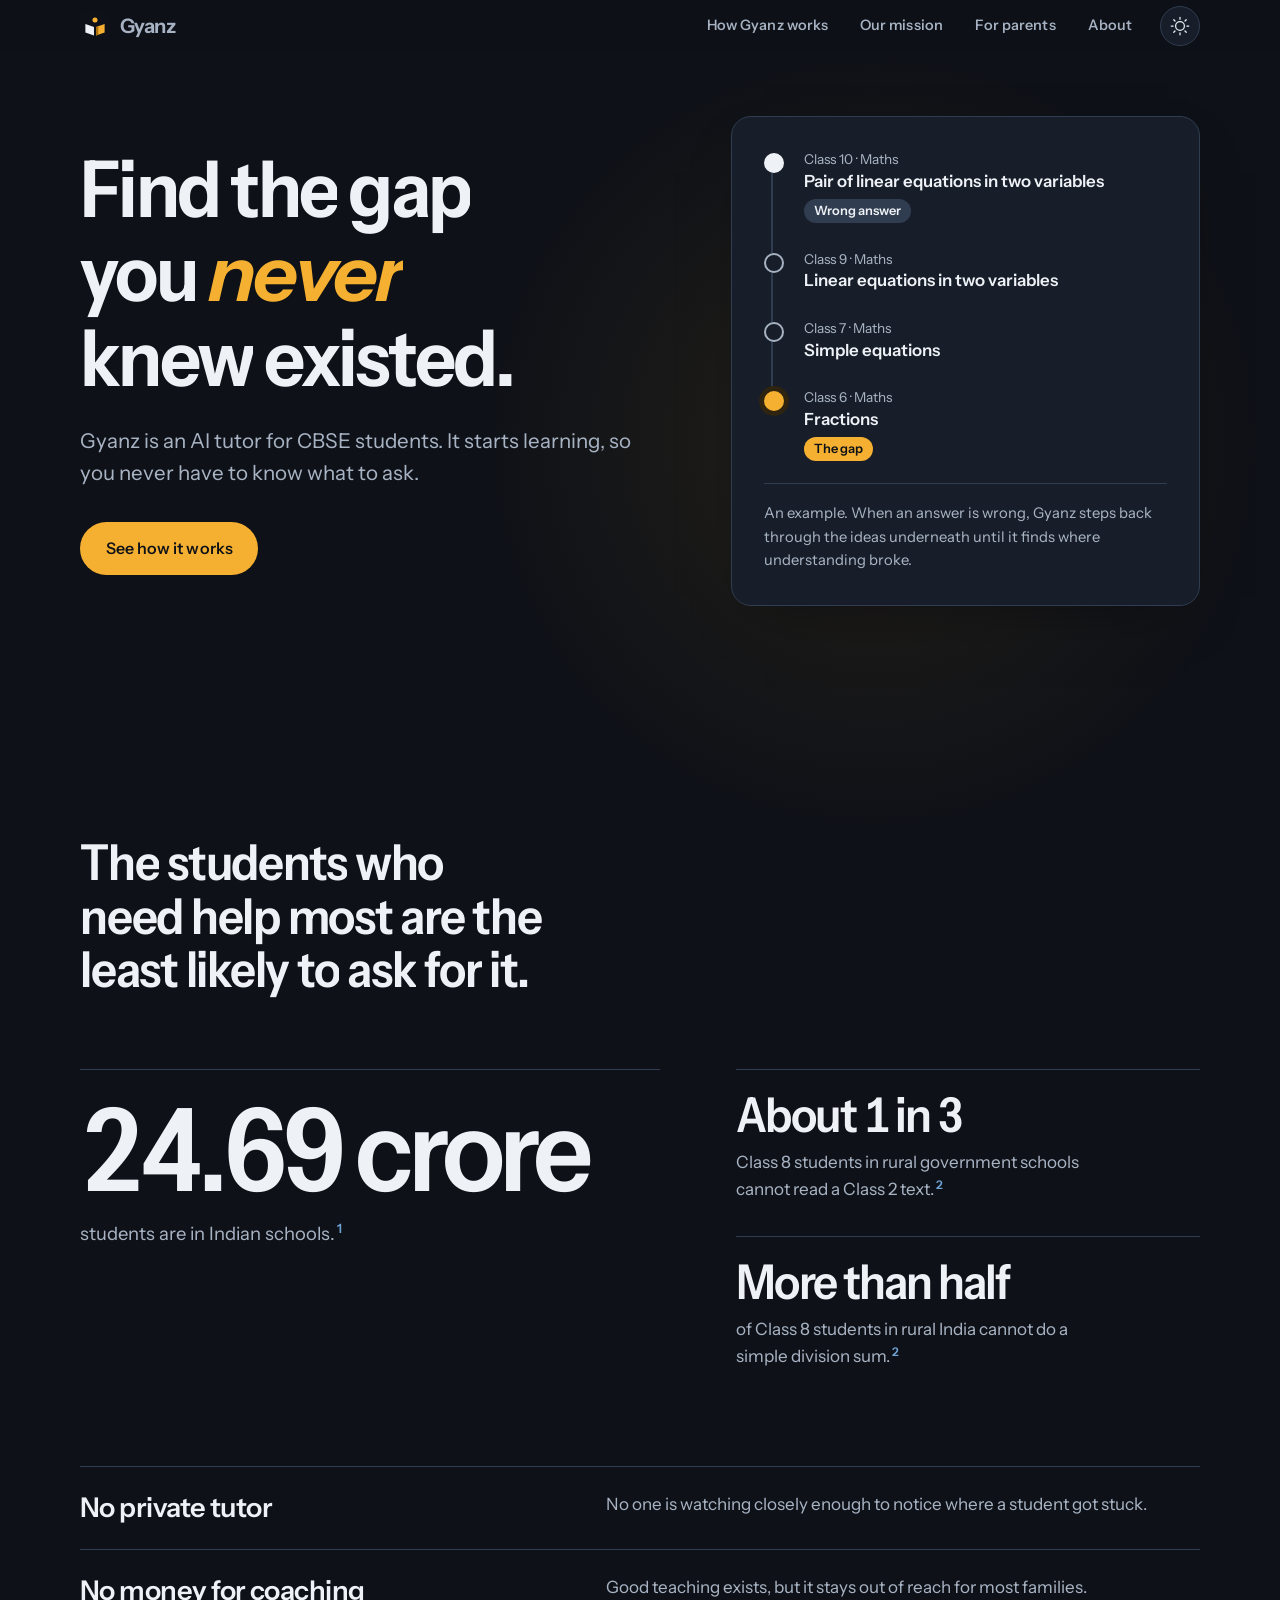
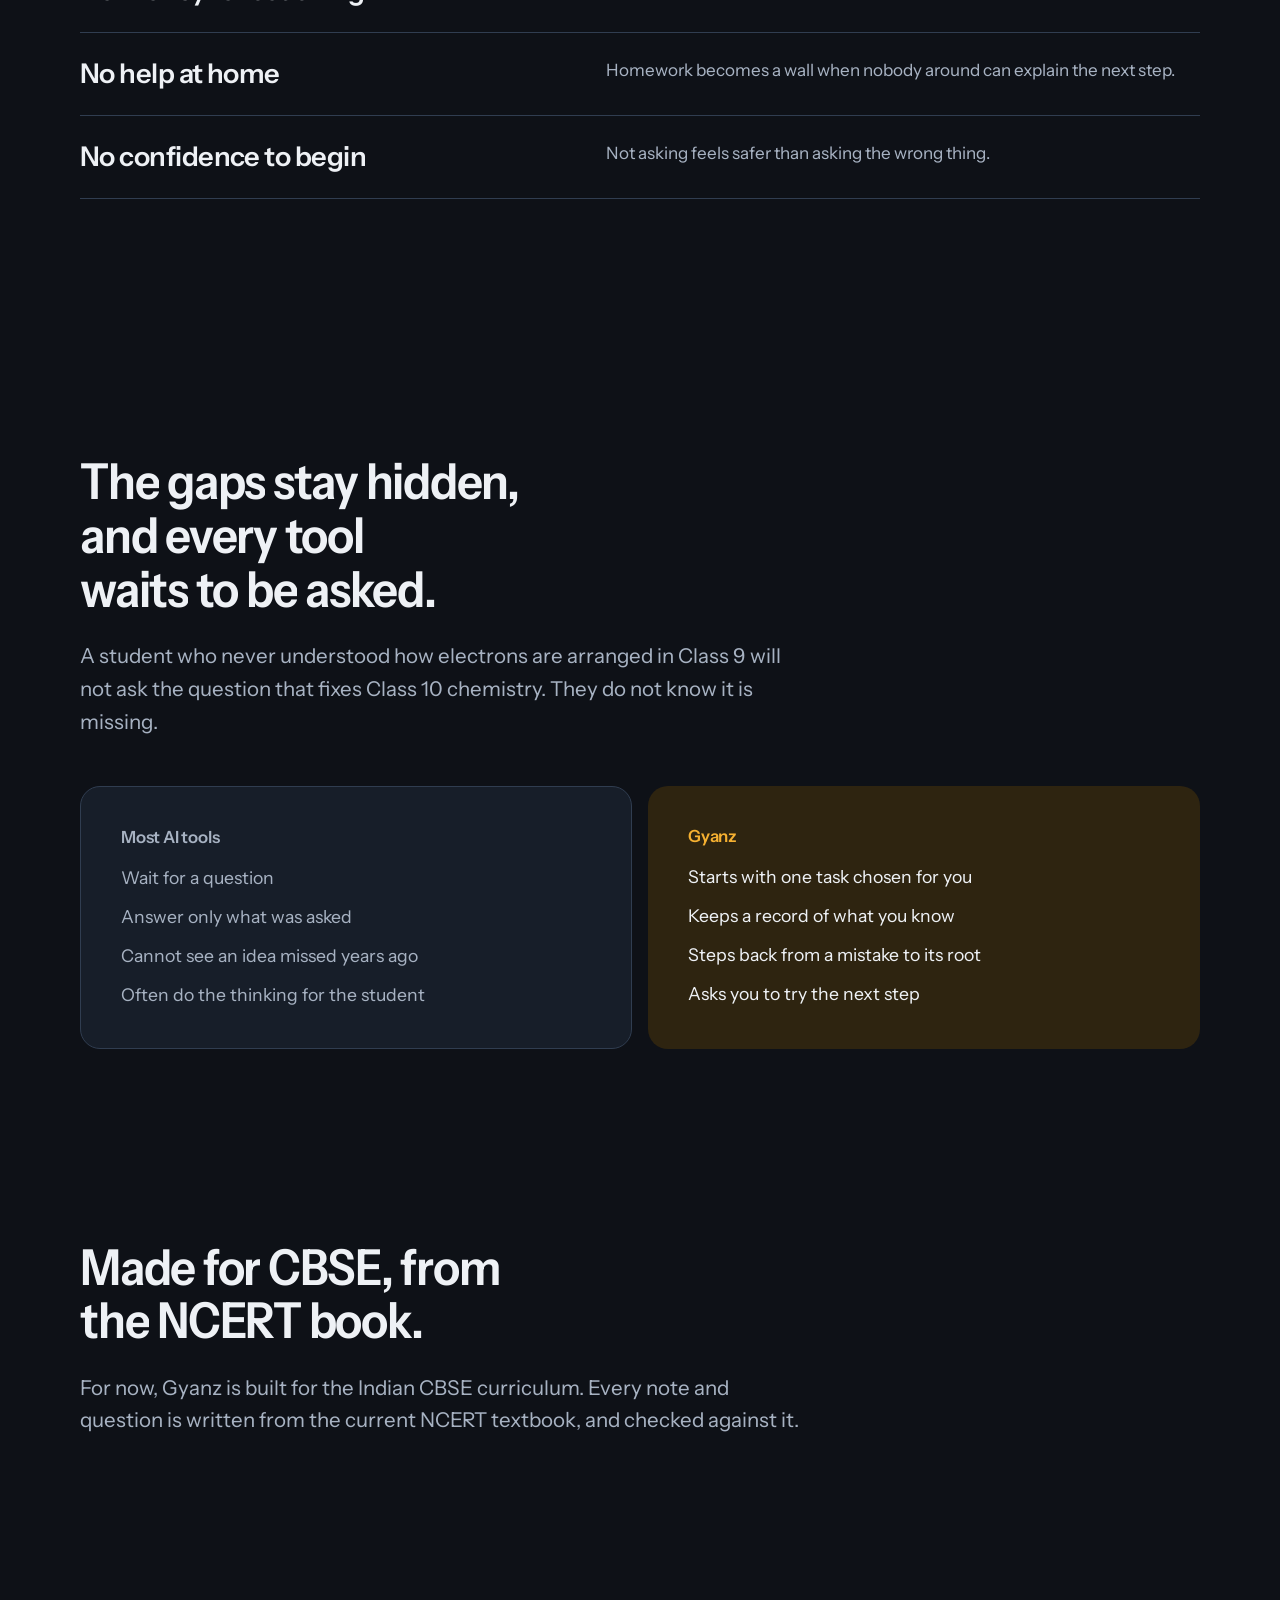
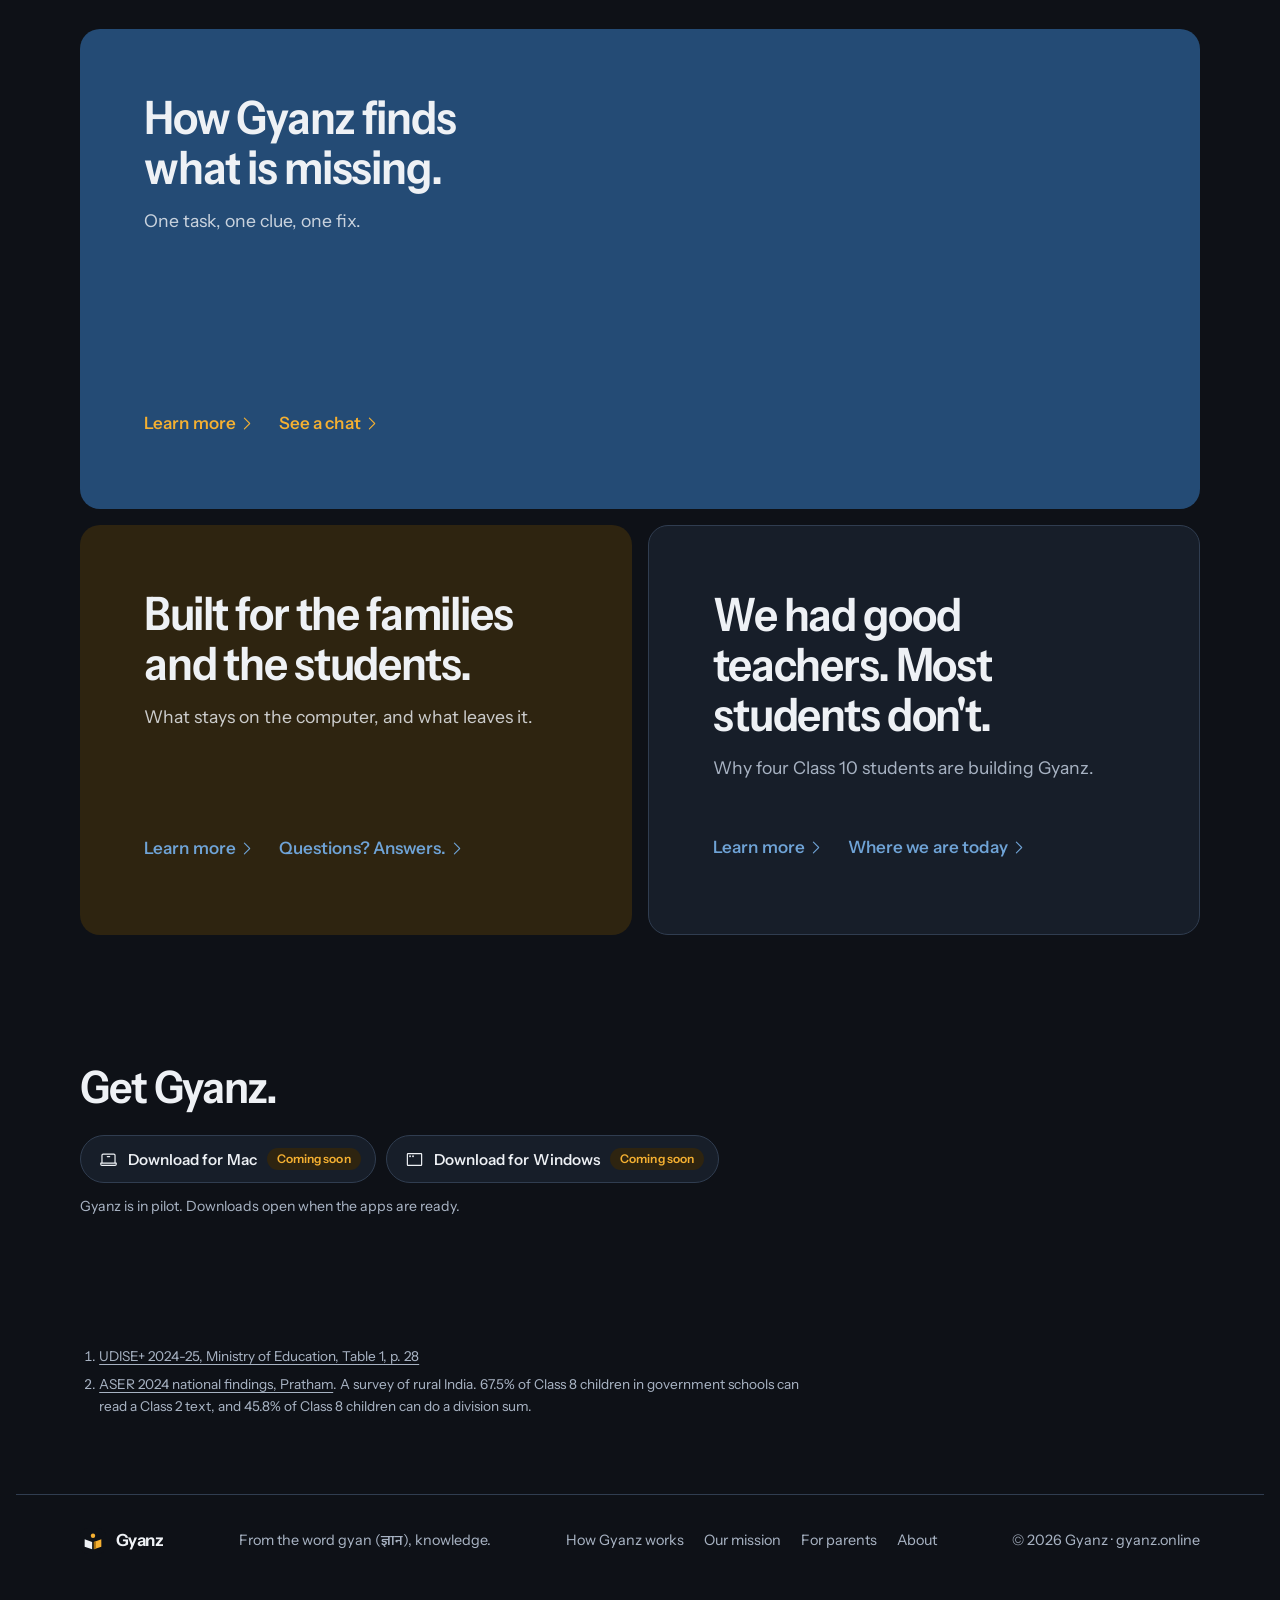
==== index.html @ a240079e "Tagline: Find the gap you never knew existed. Palette v1.0: charcoal, gold, trust blue; share image " ====
<!doctype html>
<html lang="en">
<meta charset="utf-8">
<meta name="viewport" content="width=device-width, initial-scale=1">
<link rel="icon" href="favicon.svg" type="image/svg+xml">
<script>try{var h=location.hostname;if(location.protocol==='http:'&&(h==='gyanz.online'||h.endsWith('.gyanz.online')))location.replace('https://'+location.host+location.pathname+location.search+location.hash)}catch(e){}</script>
<title>Gyanz</title>
<script>try{if(!location.hash)history.scrollRestoration='manual'}catch(e){}try{var n=performance.getEntriesByType('navigation')[0];if(!location.hash&&!(n&&n.type==='back_forward'))scrollTo(0,0)}catch(e){if(!location.hash)scrollTo(0,0)}document.documentElement.classList.add('js');(function(){var t='dark';try{t=localStorage.getItem('gyanz-theme')==='light'?'light':'dark'}catch(e){}document.documentElement.setAttribute('data-theme',t)})();</script>
<meta name="description" content="Gyanz is an AI tutor for CBSE students. It finds the gap you did not know you had and helps you fix it.">
<meta name="theme-color" content="#0E1117">
<link rel="canonical" href="https://gyanz.online/">
<meta property="og:type" content="website">
<meta property="og:site_name" content="Gyanz">
<meta property="og:title" content="Gyanz: find the gap you never knew existed">
<meta property="og:description" content="Gyanz is an AI tutor for CBSE students. It finds the gap you did not know you had and helps you fix it.">
<meta property="og:url" content="https://gyanz.online/">
<meta property="og:image" content="https://gyanz.online/og-image.png">
<meta property="og:image:width" content="1200">
<meta property="og:image:height" content="630">
<meta name="twitter:card" content="summary_large_image">
<link rel="preload" href="fonts/instrument-sans-latin-wdth-normal.woff2" as="font" type="font/woff2" crossorigin>
<link rel="stylesheet" href="vendor/lenis.css">
<link rel="stylesheet" href="site.css">
<a class="skip-link" href="#top">Skip to content</a>
<div class="progress" aria-hidden="true"><i></i></div>

<header class="nav" id="nav">
  <div class="wrap">
    <a class="brand" href="./" aria-label="Gyanz, home"><img class="mark" src="favicon.svg" alt="" width="30" height="30"><span class="name">Gyanz</span></a>
    <div class="nav-end">
    <nav aria-label="Pages">
      <ul>
        <li><a href="how-it-works/"><span class="nlong">How Gyanz works</span><span class="nshort" aria-hidden="true">How it works</span></a></li>
        <li><a href="mission/"><span class="nlong">Our mission</span><span class="nshort" aria-hidden="true">Mission</span></a></li>
        <li><a href="parents/"><span class="nlong">For parents</span><span class="nshort" aria-hidden="true">Parents</span></a></li>
        <li><a href="about/">About</a></li>
      </ul>
    </nav>
    <button class="theme" type="button" data-theme-toggle aria-label="Switch to light theme"><svg class="icon t-sun" aria-hidden="true" focusable="false" viewBox="0 0 256 256" fill="currentColor"><path d="M120,40V16a8,8,0,0,1,16,0V40a8,8,0,0,1-16,0Zm72,88a64,64,0,1,1-64-64A64.07,64.07,0,0,1,192,128Zm-16,0a48,48,0,1,0-48,48A48.05,48.05,0,0,0,176,128ZM58.34,69.66A8,8,0,0,0,69.66,58.34l-16-16A8,8,0,0,0,42.34,53.66Zm0,116.68-16,16a8,8,0,0,0,11.32,11.32l16-16a8,8,0,0,0-11.32-11.32ZM192,72a8,8,0,0,0,5.66-2.34l16-16a8,8,0,0,0-11.32-11.32l-16,16A8,8,0,0,0,192,72Zm5.66,114.34a8,8,0,0,0-11.32,11.32l16,16a8,8,0,0,0,11.32-11.32ZM48,128a8,8,0,0,0-8-8H16a8,8,0,0,0,0,16H40A8,8,0,0,0,48,128Zm80,80a8,8,0,0,0-8,8v24a8,8,0,0,0,16,0V216A8,8,0,0,0,128,208Zm112-88H216a8,8,0,0,0,0,16h24a8,8,0,0,0,0-16Z"/></svg><svg class="icon t-moon" aria-hidden="true" focusable="false" viewBox="0 0 256 256" fill="currentColor"><path d="M233.54,142.23a8,8,0,0,0-8-2,88.08,88.08,0,0,1-109.8-109.8,8,8,0,0,0-10-10,104.84,104.84,0,0,0-52.91,37A104,104,0,0,0,136,224a103.09,103.09,0,0,0,62.52-20.88,104.84,104.84,0,0,0,37-52.91A8,8,0,0,0,233.54,142.23ZM188.9,190.34A88,88,0,0,1,65.66,67.11a89,89,0,0,1,31.4-26A106,106,0,0,0,96,56,104.11,104.11,0,0,0,200,160a106,106,0,0,0,14.92-1.06A89,89,0,0,1,188.9,190.34Z"/></svg></button>
    </div>
  </div>
</header>

<main id="top">
  <section class="hero">
    <div class="wrap">
      <div class="copy">
        <h1>Find the gap you <em>never</em> knew existed.</h1>
        <p class="lead">Gyanz is an AI tutor for CBSE students. It starts learning, so you never have to know what to ask.</p>
        <a class="btn" href="how-it-works/">See how it works</a>
      </div>
      <div class="drift" data-drift>
        <figure class="trace" aria-label="Example: a wrong answer in Class 10 Maths traced back to fractions in Class 6">
          <ol>
            <li class="node wrong"><small>Class 10 · Maths</small><b>Pair of linear equations in two variables</b><span class="tag">Wrong answer</span></li>
            <li class="node"><small>Class 9 · Maths</small><b>Linear equations in two variables</b></li>
            <li class="node"><small>Class 7 · Maths</small><b>Simple equations</b></li>
            <li class="node gap"><small>Class 6 · Maths</small><b>Fractions</b><span class="tag">The gap</span></li>
          </ol>
          <figcaption>An example. When an answer is wrong, Gyanz steps back through the ideas underneath until it finds where understanding broke.</figcaption>
        </figure>
      </div>
    </div>
  </section>

  <section class="problem" id="problem">
    <div class="wrap">
      <h2>The students who need help most are the least likely to ask for it.</h2>
      <div class="numbers">
        <div class="stat huge reveal"><span class="num">24.69 crore</span><p>students are in Indian schools.<sup><a href="#fn1" id="ref1">1</a></sup></p></div>
        <div class="side" data-stagger>
          <div class="stat reveal"><span class="num">About 1 in 3</span><p>Class 8 students in rural government schools cannot read a Class 2 text.<sup><a href="#fn2" id="ref2">2</a></sup></p></div>
          <div class="stat reveal"><span class="num">More than half</span><p>of Class 8 students in rural India cannot do a simple division sum.<sup><a href="#fn2">2</a></sup></p></div>
        </div>
      </div>
      <ul class="rows" data-stagger>
        <li class="reveal"><h3>No private tutor</h3><p>No one is watching closely enough to notice where a student got stuck.</p></li>
        <li class="reveal"><h3>No money for coaching</h3><p>Good teaching exists, but it stays out of reach for most families.</p></li>
        <li class="reveal"><h3>No help at home</h3><p>Homework becomes a wall when nobody around can explain the next step.</p></li>
        <li class="reveal"><h3>No confidence to begin</h3><p>Not asking feels safer than asking the wrong thing.</p></li>
      </ul>
    </div>
  </section>

  <section class="cause" id="cause">
    <div class="wrap">
      <h2>The gaps stay hidden, and every tool waits to be asked.</h2>
      <p class="lead reveal">A student who never understood how electrons are arranged in Class 9 will not ask the question that fixes Class 10 chemistry. They do not know it is missing.</p>
      <div class="versus" data-stagger>
        <div class="panel old reveal">
          <h3>Most AI tools</h3>
          <ul>
            <li>Wait for a question</li>
            <li>Answer only what was asked</li>
            <li>Cannot see an idea missed years ago</li>
            <li>Often do the thinking for the student</li>
          </ul>
        </div>
        <div class="panel new reveal">
          <h3>Gyanz</h3>
          <ul>
            <li>Starts with one task chosen for you</li>
            <li>Keeps a record of what you know</li>
            <li>Steps back from a mistake to its root</li>
            <li>Asks you to try the next step</li>
          </ul>
        </div>
      </div>
    </div>
  </section>

  <section class="curric" id="cbse">
    <div class="wrap">
      <h2>Made for CBSE, from the NCERT book.</h2>
      <p class="lead reveal">For now, Gyanz is built for the Indian CBSE curriculum. Every note and question is written from the current NCERT textbook, and checked against it.</p>
    </div>
  </section>

  <section class="teasers">
    <div class="wrap">
      <div class="tiles" data-stagger>
        <div class="tile big reveal">
          <h2>How Gyanz finds what is missing.</h2>
          <p>One task, one clue, one fix.</p>
          <div class="tlinks"><a class="tlink" href="how-it-works/">Learn more<svg class="icon" aria-hidden="true" focusable="false" viewBox="0 0 256 256" fill="currentColor"><path d="M181.66,133.66l-80,80a8,8,0,0,1-11.32-11.32L164.69,128,90.34,53.66a8,8,0,0,1,11.32-11.32l80,80A8,8,0,0,1,181.66,133.66Z"/></svg></a><a class="tlink" href="how-it-works/#chat">See a chat<svg class="icon" aria-hidden="true" focusable="false" viewBox="0 0 256 256" fill="currentColor"><path d="M181.66,133.66l-80,80a8,8,0,0,1-11.32-11.32L164.69,128,90.34,53.66a8,8,0,0,1,11.32-11.32l80,80A8,8,0,0,1,181.66,133.66Z"/></svg></a></div>
        </div>
        <div class="tile tint reveal">
          <h2>Built for the families and the students.</h2>
          <p>What stays on the computer, and what leaves it.</p>
          <div class="tlinks"><a class="tlink" href="parents/">Learn more<svg class="icon" aria-hidden="true" focusable="false" viewBox="0 0 256 256" fill="currentColor"><path d="M181.66,133.66l-80,80a8,8,0,0,1-11.32-11.32L164.69,128,90.34,53.66a8,8,0,0,1,11.32-11.32l80,80A8,8,0,0,1,181.66,133.66Z"/></svg></a><a class="tlink" href="parents/#faq">Questions? Answers.<svg class="icon" aria-hidden="true" focusable="false" viewBox="0 0 256 256" fill="currentColor"><path d="M181.66,133.66l-80,80a8,8,0,0,1-11.32-11.32L164.69,128,90.34,53.66a8,8,0,0,1,11.32-11.32l80,80A8,8,0,0,1,181.66,133.66Z"/></svg></a></div>
        </div>
        <div class="tile plain reveal">
          <h2>We had good teachers. Most students don't.</h2>
          <p>Why four Class 10 students are building Gyanz.</p>
          <div class="tlinks"><a class="tlink" href="about/">Learn more<svg class="icon" aria-hidden="true" focusable="false" viewBox="0 0 256 256" fill="currentColor"><path d="M181.66,133.66l-80,80a8,8,0,0,1-11.32-11.32L164.69,128,90.34,53.66a8,8,0,0,1,11.32-11.32l80,80A8,8,0,0,1,181.66,133.66Z"/></svg></a><a class="tlink" href="about/#today">Where we are today<svg class="icon" aria-hidden="true" focusable="false" viewBox="0 0 256 256" fill="currentColor"><path d="M181.66,133.66l-80,80a8,8,0,0,1-11.32-11.32L164.69,128,90.34,53.66a8,8,0,0,1,11.32-11.32l80,80A8,8,0,0,1,181.66,133.66Z"/></svg></a></div>
        </div>
      </div>
    </div>
  </section>

  <section class="closing">
    <div class="wrap">
      <h2>Get Gyanz.</h2>
      <div class="dl" role="group" aria-label="Downloads"><button type="button" disabled aria-describedby="dl-note-home"><svg class="icon" aria-hidden="true" focusable="false" viewBox="0 0 256 256" fill="currentColor"><path d="M232,168h-8V72a24,24,0,0,0-24-24H56A24,24,0,0,0,32,72v96H24a8,8,0,0,0-8,8v16a24,24,0,0,0,24,24H216a24,24,0,0,0,24-24V176A8,8,0,0,0,232,168ZM48,72a8,8,0,0,1,8-8H200a8,8,0,0,1,8,8v96H48ZM224,192a8,8,0,0,1-8,8H40a8,8,0,0,1-8-8v-8H224ZM152,88a8,8,0,0,1-8,8H112a8,8,0,0,1,0-16h32A8,8,0,0,1,152,88Z"/></svg><span>Download for Mac</span><em class="chip">Coming soon</em></button><button type="button" disabled aria-describedby="dl-note-home"><svg class="icon" aria-hidden="true" focusable="false" viewBox="0 0 256 256" fill="currentColor"><path d="M216,40H40A16,16,0,0,0,24,56V200a16,16,0,0,0,16,16H216a16,16,0,0,0,16-16V56A16,16,0,0,0,216,40Zm0,160H40V56H216V200ZM80,84A12,12,0,1,1,68,72,12,12,0,0,1,80,84Zm40,0a12,12,0,1,1-12-12A12,12,0,0,1,120,84Z"/></svg><span>Download for Windows</span><em class="chip">Coming soon</em></button></div>
        <p class="dl-note" id="dl-note-home">Gyanz is in pilot. Downloads open when the apps are ready.</p>
    </div>
  </section>

  <aside class="footnotes" aria-labelledby="fn-h">
    <div class="wrap">
      <h2 class="vh" id="fn-h">Footnotes</h2>
      <ol>
        <li id="fn1"><a href="https://dashboard.udiseplus.gov.in/report-new-v.6-demo2025/static/media/UDISE%2B2024_25_Booklet_existing.118ba29d4773e6372f72.pdf" target="_blank" rel="noopener">UDISE+ 2024-25, Ministry of Education, Table 1, p. 28</a></li>
        <li id="fn2"><a href="https://asercentre.org/wp-content/uploads/2022/12/ASER-2024-National-findings.pdf" target="_blank" rel="noopener">ASER 2024 national findings, Pratham</a>. A survey of rural India. 67.5% of Class 8 children in government schools can read a Class 2 text, and 45.8% of Class 8 children can do a division sum.</li>
      </ol>
    </div>
  </aside>
</main>

<footer>
  <div class="wrap">
    <a class="brand" href="./"><img class="mark" src="favicon.svg" alt="" width="30" height="30">Gyanz</a>
    <span>From the word gyan (<span lang="hi" class="hi">ज्ञान</span>), knowledge.</span>
    <nav class="links" aria-label="Footer"><a href="how-it-works/">How Gyanz works</a><a href="mission/">Our mission</a><a href="parents/">For parents</a><a href="about/">About</a></nav>
    <span>© 2026 Gyanz · gyanz.online</span>
  </div>
</footer>

<script src="vendor/lenis.min.js" defer></script>
<script src="site.js" defer></script>
</html>
---- vendor/lenis.css ----
html.lenis,
html.lenis body {
  height: auto;
}

.lenis:not(.lenis-autoToggle).lenis-stopped {
  overflow: clip;
}

.lenis [data-lenis-prevent],
.lenis [data-lenis-prevent-wheel],
.lenis [data-lenis-prevent-touch],
.lenis [data-lenis-prevent-vertical],
.lenis [data-lenis-prevent-horizontal] {
  overscroll-behavior: contain;
}

.lenis.lenis-smooth iframe {
  pointer-events: none;
}

.lenis.lenis-autoToggle {
  transition-property: overflow;
  transition-duration: 1ms;
  transition-behavior: allow-discrete;
}
---- site.css ----
/* Design plan.
   Layout: calm Apple-style marketing pages. Each section uses a different layout family: a left-aligned hero with a worked example,
   an asymmetric numbers band, full-width tiles, one dark story, a scroll-snap gallery, big privacy statements, an accordion.
   Shapes: buttons and chips are pills, every card, frame and tile uses 20px corners, nothing else is rounded.
   Type: one sans family (Instrument Sans) with tracking and leading tuned to each size, as Apple does with SF Pro. Mukta only for the
   Hindi word. Both are hosted on this site (OFL 1.1, see fonts/OFL.txt), so the pages make no third-party requests.
   Colour: cool neutrals and one saffron accent. One dark tile on Home; the story on How it works uses the page colours.
   Motion: transform and opacity only, and every effect is off under prefers-reduced-motion. */

@font-face { font-family: "Instrument Sans"; src: url("fonts/instrument-sans-latin-wdth-normal.woff2") format("woff2"); font-weight: 400 700; font-stretch: 75% 100%; font-style: normal; font-display: swap; }
@font-face { font-family: "Instrument Sans"; src: url("fonts/instrument-sans-latin-wght-italic.woff2") format("woff2"); font-weight: 400 700; font-style: italic; font-display: swap; }
@font-face { font-family: "Mukta"; src: url("fonts/mukta-gyaan-600.woff2") format("woff2"); font-weight: 600; font-style: normal; font-display: swap; unicode-range: U+0900-097F, U+200C-200D, U+25CC; }
@font-face { font-family: "Instrument Fallback"; src: local("Arial"), local("Helvetica Neue"); size-adjust: 103.2%; ascent-override: 94%; descent-override: 24.2%; line-gap-override: 0%; }

:root {
  /* Dark is the default. The light values below apply only when the toggle sets data-theme="light". */
  /* Palette v1.0 (BRAND_RULES_GYANZ.md): Midnight Charcoal, Elevated Charcoal, Blue Slate, Cloud White, Muted Silver, Gyanz Gold, Link Blue. */
  --bg: #0E1117;
  --surface: #171E29;
  --fg: #EEF1F5;
  --muted: #A7B2C2;
  --line: #303D50;
  --accent: #F5B031;
  --accent-text: #F5B031;
  --link: #6FA3D6;
  --on-accent: #0E1117;
  --accent-tint: #2E2410;
  --glow: rgba(245, 176, 49, 0.10);
  --panel: #244B75;                    /* Trust Blue: a fill, never text */
  --panel-fg: #EEF1F5;
  --panel-muted: #D0DAE8;
  --panel-card: rgba(238, 242, 248, 0.06);
  --panel-line: rgba(238, 242, 248, 0.16);
  --nav-bg: rgba(14, 17, 23, 0.72);
  --shadow: rgba(2, 4, 8, 0.55);
  --radius: 20px;
  --ease: cubic-bezier(0.16, 1, 0.3, 1);
  --font: "Instrument Sans", "Instrument Fallback", system-ui, -apple-system, "Segoe UI", "Helvetica Neue", Arial, "Noto Sans", sans-serif;
  --font-hi: "Mukta", "Kohinoor Devanagari", "Nirmala UI", "Noto Sans Devanagari", sans-serif;
  --gutter-l: max(16px, env(safe-area-inset-left, 0px));
  --gutter-r: max(16px, env(safe-area-inset-right, 0px));
  interpolate-size: allow-keywords;
  color-scheme: dark;
}
:root[data-theme="light"] {
  --bg: #EEF1F5;
  --surface: #FFFFFF;
  --fg: #0E1117;
  --muted: #4A566A;
  --line: #D9DFE9;
  --accent-text: #8F5A00;
  --link: #244B75;
  --accent-tint: #FCEFD3;
  --glow: rgba(245, 176, 49, 0.07);
  --panel: #0E1117;
  --panel-muted: #B3BFD1;
  --nav-bg: rgba(238, 241, 245, 0.72);
  --shadow: rgba(14, 17, 23, 0.28);
  color-scheme: light;
}
@media (prefers-contrast: more) {
  :root { --line: #8D9BB3; --muted: #D5DDEA; --panel-line: rgba(238, 242, 248, 0.4); }
  :root[data-theme="light"] { --line: #65718A; --muted: #2B3647; }
  .nav { background: var(--bg); -webkit-backdrop-filter: none; backdrop-filter: none; box-shadow: 0 1px 0 var(--line); }
}

* { box-sizing: border-box; }
html { scroll-padding-top: 68px; }
html.lenis { scroll-behavior: auto; }
body {
  margin: 0;
  background: var(--bg);
  color: var(--fg);
  font-family: var(--font);
  font-size: 1.0625rem;
  font-weight: 420;
  line-height: 1.6;
  -webkit-font-smoothing: antialiased;
  padding-left: var(--gutter-l);
  padding-right: var(--gutter-r);
}
.wrap { max-width: 1120px; margin-inline: auto; }
h1, h2, h3, p, figure { margin: 0; }
h1, h2 { font-stretch: 92%; text-wrap: balance; }
h1 { font-weight: 650; letter-spacing: -0.035em; line-height: 1.04; font-size: clamp(2.2rem, 5vw, 4rem); max-width: 18ch; }
h2 { font-weight: 620; letter-spacing: -0.025em; line-height: 1.08; font-size: clamp(1.9rem, 4.2vw, 3.1rem); max-width: 20ch; }
h3 { font-size: 1.25rem; line-height: 1.25; letter-spacing: -0.012em; font-weight: 600; }
.lead { font-size: clamp(1.1rem, 1.6vw, 1.3rem); color: var(--muted); max-width: 52ch; }
a { color: inherit; }
:focus-visible { outline: 3px solid var(--accent-text); outline-offset: 3px; border-radius: 6px; }
.skip-link { position: fixed; top: 0.75rem; left: 0.75rem; z-index: 100; padding: 0.6rem 1rem; border-radius: 999px; background: var(--fg); color: var(--bg); font-weight: 600; text-decoration: none; transform: translateY(-200%); }
.skip-link:focus { transform: none; }
section { padding-block: clamp(4rem, 10vw, 8rem); }
.hi { font-family: var(--font-hi); }
.eyebrow { display: block; margin-bottom: 1rem; font-size: 0.78rem; font-weight: 560; text-transform: uppercase; letter-spacing: 0.08em; color: var(--accent-text); }
.vh { position: absolute; width: 1px; height: 1px; margin: -1px; overflow: hidden; clip-path: inset(50%); white-space: nowrap; }
.icon { width: 1.25em; height: 1.25em; flex: none; }
sup { font-size: 0.7em; line-height: 0; margin-left: 0.15em; }
sup a { text-decoration: none; color: var(--link); font-weight: 600; }

/* Reading progress: set by site.js from the scroll position; ends where the useful content ends (before the legal text if the page has it) */
.progress { position: fixed; inset: 0 0 auto 0; height: 2px; z-index: 30; pointer-events: none; display: none; }
.progress i { display: block; height: 100%; background: var(--accent); transform: scaleX(0); transform-origin: left; }
@media (prefers-reduced-motion: no-preference) { .js .progress { display: block; } .progress i { will-change: transform; } }

/* Navigation: thin, translucent, content scrolls under it; it slides away on the way down */
.nav {
  position: sticky;
  top: 0;
  z-index: 20;
  margin-inline: calc(var(--gutter-l) * -1) calc(var(--gutter-r) * -1);
  padding-inline: var(--gutter-l) var(--gutter-r);
  background: var(--nav-bg);
  -webkit-backdrop-filter: blur(18px) saturate(180%);
  backdrop-filter: blur(18px) saturate(180%);
  transition: transform 300ms var(--ease);
}
@supports (animation-timeline: scroll()) {
  @media (prefers-reduced-motion: no-preference) {
    .nav { animation: nav-edge linear both; animation-timeline: scroll(root); animation-range: 0 24px; }
  }
}
@keyframes nav-edge { to { box-shadow: 0 1px 0 var(--line); } }
.nav.hide { transform: translateY(-100%); }
.nav .wrap { display: flex; align-items: center; justify-content: space-between; height: 52px; gap: 16px; }
.brand { display: inline-flex; align-items: center; gap: 10px; font-weight: 650; font-size: 1.25rem; letter-spacing: -0.03em; text-decoration: none; }
.mark { width: 30px; height: 30px; flex: none; border-radius: 8px; }
footer .brand { font-size: 1.05rem; color: var(--fg); }
footer .mark { width: 26px; height: 26px; }
.nav ul { display: flex; gap: clamp(14px, 3vw, 32px); list-style: none; margin: 0; padding: 0; font-size: 0.9rem; font-weight: 560; letter-spacing: 0.005em; }
.nav a { text-decoration: none; color: var(--muted); transition: color 120ms ease-out; }
.nav ul a { display: inline-block; padding-block: 12px; white-space: nowrap; }
.nav a:hover { color: var(--fg); }
.nav-end { display: flex; align-items: center; gap: clamp(14px, 3vw, 28px); }
.theme { display: none; width: 40px; height: 40px; place-items: center; border-radius: 50%; border: 1px solid var(--line); background: var(--surface); color: var(--fg); cursor: pointer; transition: transform 100ms ease-out; }
.js .theme { display: grid; }
.theme:active { transform: scale(0.94); }
.theme .icon { width: 20px; height: 20px; }
:root:not([data-theme="light"]) .t-moon, :root[data-theme="light"] .t-sun { display: none; }

.nav ul a[aria-current="page"] { color: var(--fg); box-shadow: 0 2px 0 var(--accent); }
@media (prefers-reduced-transparency: reduce) {
  .nav { background: var(--bg); -webkit-backdrop-filter: none; backdrop-filter: none; }
}

/* Buttons and links */
.btn {
  display: inline-flex;
  align-items: center;
  gap: 8px;
  min-height: 48px;
  padding: 0.85rem 1.6rem;
  border-radius: 999px;
  background: var(--accent);
  color: var(--on-accent);
  font-weight: 560;
  letter-spacing: 0.005em;
  font-size: 1rem;
  text-decoration: none;
  white-space: nowrap;
  transition: transform 100ms ease-out, filter 120ms ease-out;
}
.btn:hover { filter: brightness(1.06); }
.btn:active { transform: scale(0.97); }
.tlink { display: inline-flex; align-items: center; gap: 2px; min-height: 44px; font-weight: 560; letter-spacing: 0.005em; color: var(--link); text-decoration: none; }
.tlink .icon { width: 1em; height: 1em; transition: transform 200ms var(--ease); }
.tlink:hover .icon { transform: translateX(3px); }

/* Download buttons: shown, not available yet. Outline pill with full-contrast text; no hover, no press. */
.dl { display: flex; flex-wrap: wrap; gap: 10px; }
.dl button { display: inline-flex; align-items: center; gap: 10px; min-height: 48px; padding: 0.6rem 0.9rem 0.6rem 1.1rem; border-radius: 999px; background: var(--surface); border: 1px solid var(--line); color: var(--fg); -webkit-text-fill-color: var(--fg); opacity: 1; font: 560 0.95rem/1 var(--font); letter-spacing: 0.005em; cursor: not-allowed; }
.dl .chip { font-style: normal; padding: 5px 10px; border-radius: 999px; background: var(--accent-tint); color: var(--accent-text); -webkit-text-fill-color: var(--accent-text); font-size: 0.75rem; font-weight: 600; line-height: 1; }
.dl-note { margin-top: 12px; font-size: 0.88rem; color: var(--muted); }

/* Hero */
.hero { position: relative; padding-block: clamp(2rem, 5vw, 6rem) clamp(3.5rem, 8vw, 7rem); }
.hero::before { content: ""; position: absolute; z-index: -1; right: 0; top: 0; width: min(780px, 100%); aspect-ratio: 1; background: radial-gradient(closest-side, var(--glow), transparent); pointer-events: none; }
.hero .wrap { display: grid; grid-template-columns: minmax(0, 1.1fr) minmax(0, 0.9fr); gap: clamp(2rem, 6vw, 5rem); align-items: center; }
.hero h1 { font-size: clamp(2.6rem, 6.2vw, 4.9rem); max-width: 12ch; line-height: 1.08; }
.hero h1 em { font-style: italic; font-stretch: 100%; color: var(--accent-text); padding-right: 0.06em; }
.hero .lead { margin-top: 1.5rem; max-width: 44ch; }
.hero .btn { margin-top: 2rem; }

/* The worked example: one chain of ideas, used in the hero and in the story */
.trace {
  --n-fg: var(--fg); --n-muted: var(--muted); --n-line: var(--line); --n-surface: var(--surface);
  background: var(--surface);
  border: 1px solid var(--line);
  border-radius: var(--radius);
  padding: clamp(1.25rem, 3vw, 2rem);
  box-shadow: 0 24px 60px -32px var(--shadow);
}
.trace ol { list-style: none; margin: 0; padding: 0; display: grid; gap: 0; }
.node { position: relative; padding: 0 0 1.6rem 2.5rem; }
.node:last-child { padding-bottom: 0; }
.node::before { content: ""; position: absolute; left: 7px; top: 22px; bottom: -4px; width: 2px; background: var(--n-line); transform-origin: top; }
.node:last-child::before { display: none; }
.node::after { content: ""; position: absolute; left: 0; top: 4px; width: 16px; height: 16px; border-radius: 50%; border: 2px solid var(--n-muted); background: var(--n-surface); transition: background 300ms ease-out, border-color 300ms ease-out, box-shadow 300ms ease-out; }
.node small { display: block; font-size: 0.85rem; color: var(--n-muted); }
.node b { display: block; font-weight: 600; font-size: 1.05rem; line-height: 1.3; color: var(--n-fg); }
.tag { display: inline-block; margin-top: 6px; padding: 2px 10px; border-radius: 999px; font-size: 0.8rem; font-weight: 600; }
.node.wrong::after { border-color: var(--n-fg); background: var(--n-fg); }
.node.wrong .tag { background: var(--n-line); color: var(--n-fg); }
.node.gap::after { border-color: var(--accent); background: var(--accent); box-shadow: 0 0 0 5px var(--accent-tint); }
.node.gap .tag { background: var(--accent); color: var(--on-accent); }
.trace figcaption { margin-top: 1.4rem; padding-top: 1.1rem; border-top: 1px solid var(--n-line); font-size: 0.92rem; color: var(--n-muted); }

@media (prefers-reduced-motion: no-preference) {
  .hero .copy > :not(h1) { animation: rise 800ms var(--ease) both; }
  .hero .copy > .lead { animation-delay: 80ms; }
  .hero .copy > .btn { animation-delay: 160ms; }
  .hero .trace { animation: materialize 900ms var(--ease) 100ms both; }
  .hero .node { animation: light 700ms var(--ease) both; }
  .hero .node:nth-child(1) { animation-delay: 350ms; }
  .hero .node:nth-child(2) { animation-delay: 950ms; }
  .hero .node:nth-child(3) { animation-delay: 1550ms; }
  .hero .node:nth-child(4) { animation-delay: 2150ms; }
}
@keyframes rise { from { opacity: 0; transform: translateY(12px); } to { opacity: 1; transform: none; } }
@keyframes materialize { from { opacity: 0; transform: scale(0.98); filter: blur(12px); } to { opacity: 1; transform: none; filter: blur(0); } }
@keyframes light { from { opacity: 0.25; transform: translateX(-6px); } to { opacity: 1; transform: none; } }

/* Words: headings rise word by word out of a mask; big statements scrub word opacity with the scroll. site.js adds the spans. */
.wd { display: inline-block; overflow: clip; padding-block: 0.12em; margin-block: -0.12em; vertical-align: top; }
.wi { display: inline-block; transform: translateY(105%); transition: transform 900ms var(--ease); transition-delay: calc(var(--w, 0) * 45ms); }
.wd.in .wi { transform: none; }
.h-now .wi { transition: none; }
@media (prefers-reduced-motion: no-preference) {
  .js main h1:not(.split) { opacity: 0; animation: unhide 0s linear 1.4s forwards; }
}
@keyframes unhide { to { opacity: 1; } }


/* Blocks rise once as they enter. Only starts hidden once the head script has set .js */
@media (prefers-reduced-motion: no-preference) {
  .js .reveal { transition: opacity 800ms var(--ease), transform 800ms var(--ease); transition-delay: calc(var(--d, 0) * 70ms); }
  .js .reveal:not(.in) { opacity: 0; transform: translateY(20px); }
  .js .reveal.skip { transition: none; }
  /* once risen, a tile goes back to its own quick hover transition (without the stagger delay) */
  .js .tile.reveal.set { transition: transform 200ms var(--ease), box-shadow 200ms var(--ease); transition-delay: 0s; }
}

/* Intro on inner pages */
.intro { padding-bottom: clamp(2.5rem, 5vw, 4rem); }
.intro .lead { margin-top: 1.5rem; }

/* Problem: a headline, then an asymmetric band of numbers */
.problem h2 { max-width: 22ch; }
.numbers { display: grid; grid-template-columns: minmax(0, 1.25fr) minmax(0, 1fr); gap: 2.5rem clamp(2rem, 6vw, 5rem); margin-top: clamp(2.5rem, 6vw, 4.5rem); align-items: start; }
.num { display: block; font-weight: 600; font-stretch: 92%; letter-spacing: -0.04em; line-height: 1.04; font-variant-numeric: tabular-nums lining-nums; text-wrap: balance; }
.stat { padding-top: 1.25rem; border-top: 1px solid var(--line); }
.stat p { margin-top: 0.6rem; color: var(--muted); max-width: 32ch; }
.stat.huge .num { font-size: clamp(3.4rem, 9vw, 7.5rem); letter-spacing: -0.05em; }
.stat.huge p { font-size: 1.15rem; }
.side { display: grid; gap: 2rem; }
.side .num { font-size: clamp(2rem, 4vw, 3rem); }
.rows { margin: clamp(3.5rem, 8vw, 6rem) 0 0; padding: 0; list-style: none; }
.rows li { display: grid; grid-template-columns: minmax(0, 0.9fr) minmax(0, 1.1fr); gap: 1rem 2.5rem; padding: 1.5rem 0; border-top: 1px solid var(--line); }
.rows li:last-child { border-bottom: 1px solid var(--line); }
.rows h3 { font-size: clamp(1.25rem, 2.4vw, 1.7rem); letter-spacing: -0.02em; font-weight: 600; }
.rows p { color: var(--muted); }

/* Cause */
.cause h2 { max-width: 18ch; }
.cause .lead { margin-top: 1.5rem; }
.versus { display: grid; grid-template-columns: 1fr 1fr; gap: 16px; margin-top: 3rem; }
.panel { border-radius: var(--radius); padding: clamp(1.5rem, 3.5vw, 2.5rem); }
.panel h3 { font-size: 1.05rem; margin-bottom: 1.1rem; }
.panel ul { list-style: none; margin: 0; padding: 0; display: grid; gap: 0.9rem; font-size: 1.1rem; line-height: 1.4; }
.panel.old { background: var(--surface); border: 1px solid var(--line); }
.panel.old h3, .panel.old li { color: var(--muted); }
.panel.new { background: var(--accent-tint); }
.panel.new h3 { color: var(--accent-text); }
.panel.new li { color: var(--fg); }

.curric { padding-block: clamp(2rem, 5vw, 4rem); }
.curric h2 { max-width: 18ch; }
.curric .lead { margin-top: 1.5rem; }

/* Home tiles: one large, two half, each a different background */
.tiles { display: grid; grid-template-columns: repeat(2, minmax(0, 1fr)); gap: 16px; }
.tile { display: flex; flex-direction: column; gap: 0.9rem; padding: clamp(1.75rem, 5vw, 4rem); border-radius: var(--radius); min-height: clamp(18rem, 32vw, 26rem); }
.tile h2 { font-size: clamp(1.7rem, 3.6vw, 3rem); max-width: 16ch; }
.tile p { max-width: 36ch; color: inherit; opacity: 0.82; font-size: 1.1rem; }
.tile .tlinks { display: flex; flex-wrap: wrap; gap: 0 1.5rem; margin-top: auto; }
.tile.big { grid-column: 1 / -1; background: var(--panel); color: var(--panel-fg); min-height: clamp(20rem, 38vw, 30rem); }
.tile.big .tlink { color: var(--accent); }
.tile.tint { background: var(--accent-tint); }
.tile.plain { background: var(--surface); border: 1px solid var(--line); }
.tile.plain p { color: var(--muted); opacity: 1; }
.closing { padding-top: 0; }
.closing h2 { font-size: clamp(1.9rem, 4vw, 2.8rem); }
.closing .dl { margin-top: 1.5rem; }
.footnotes { padding-block: 0 clamp(3rem, 6vw, 5rem); }
.footnotes ol { margin: 0; padding-left: 1.2rem; font-size: 0.85rem; color: var(--muted); display: grid; gap: 0.4rem; max-width: 80ch; }
.footnotes a { text-underline-offset: 3px; }

/* How it works: the one dark block. It darkens in as the page scrolls to it, and lightens out after.
   A plain two-column block: every step and the whole chain are shown at once, nothing is driven by the scroll. */
.how { --panel: var(--bg); --panel-fg: var(--fg); --panel-muted: var(--muted); --panel-line: var(--line); --panel-card: var(--surface);
  margin-inline: calc(var(--gutter-l) * -1) calc(var(--gutter-r) * -1); padding: 0 var(--gutter-l); background: var(--panel); color: var(--panel-fg); }

.how-stage { padding-block: clamp(4rem, 10vw, 8rem); }
.how-grid { display: grid; grid-template-columns: minmax(0, 1fr) minmax(0, 1fr); gap: clamp(2rem, 6vw, 5rem); align-items: center; }
.how-visual { order: -1; }
.how .trace { --n-fg: var(--panel-fg); --n-muted: var(--panel-muted); --n-line: var(--panel-line); --n-surface: var(--panel); background: var(--panel-card); border-color: var(--panel-line); box-shadow: none; }
.how .node.gap::after { box-shadow: 0 0 0 5px rgba(245, 176, 49, 0.22); }
.how .node.wrong .tag { background: var(--panel-line); }
.steps { list-style: none; margin: 0; padding: 0; display: grid; gap: 1.75rem; }
.steps li { padding-left: 1.5rem; border-left: 2px solid var(--panel-line); transition: border-color 300ms ease-out; }
.steps h2 { margin-bottom: 4px; max-width: none; font-size: 1.25rem; line-height: 1.25; letter-spacing: -0.012em; font-weight: 600; font-stretch: 100%; color: var(--panel-fg); }
.steps p { color: var(--panel-muted); }
.how-cap { margin-top: 1.4rem; padding-top: 1.1rem; border-top: 1px solid var(--panel-line); font-size: 0.95rem; color: var(--panel-muted); min-height: 3.2em; }

/* A conversation */
.feel .head { display: flex; flex-wrap: wrap; align-items: end; justify-content: space-between; gap: 1.25rem; }
.seg { display: none; position: relative; padding: 4px; border: 1px solid var(--line); border-radius: 999px; background: var(--surface); }
.js .seg { display: inline-flex; }
.seg label { position: relative; cursor: pointer; }
.seg input { position: absolute; opacity: 0; inset: 0; margin: 0; cursor: pointer; }
.seg span { display: block; min-width: 96px; min-height: 44px; display: grid; place-items: center; padding: 0 20px; border-radius: 999px; text-align: center; font-size: 0.95rem; font-weight: 560; color: var(--muted); transition: background 200ms ease-out, color 200ms ease-out; }
.seg input:checked + span { background: var(--accent); color: var(--on-accent); }
.seg label:has(input:focus-visible) { outline: 3px solid var(--accent-text); outline-offset: 2px; border-radius: 999px; }
.chat { margin-top: 2.5rem; max-width: 720px; background: var(--surface); border: 1px solid var(--line); border-radius: var(--radius); padding: clamp(1.25rem, 3vw, 2rem); box-shadow: 0 24px 60px -36px var(--shadow); }
.chat .label { display: block; margin-bottom: 1.25rem; font-size: 0.85rem; font-weight: 560; color: var(--muted); }
.talks { display: grid; }
.talk { grid-area: 1 / 1; display: grid; gap: 14px; align-content: start; transition: opacity 200ms ease-out; }
.talk.alt { display: none; }
.js .talk.alt { display: grid; }
.talk:not(.on) { opacity: 0; visibility: hidden; }
.msg { max-width: 88%; padding: 12px 16px; border-radius: 18px; font-size: 1rem; line-height: 1.5; }
.msg small { display: block; margin-bottom: 2px; font-size: 0.75rem; font-weight: 600; letter-spacing: 0.01em; opacity: 0.75; }
.msg.g { background: var(--bg); border: 1px solid var(--line); justify-self: start; border-bottom-left-radius: 6px; }
.msg.s { background: var(--accent-tint); justify-self: end; border-bottom-right-radius: 6px; }

/* Get to know Gyanz: a horizontal scroll-snap gallery */
.gallery-head { display: flex; flex-wrap: wrap; align-items: end; justify-content: space-between; gap: 1.25rem; }
.gnav { display: flex; gap: 10px; }
.gnav button { width: 44px; height: 44px; border-radius: 999px; border: 1px solid var(--line); background: var(--surface); color: var(--fg); display: grid; place-items: center; cursor: pointer; transition: transform 100ms ease-out; }
.gnav button:active:not(:disabled) { transform: scale(0.95); }
.gnav button:disabled { opacity: 0.4; cursor: default; }
.rail { display: flex; gap: 16px; margin-top: 2.5rem; overflow-x: auto; scroll-snap-type: x mandatory; scrollbar-width: none; overscroll-behavior-x: contain; padding-block: 4px; }
.rail::-webkit-scrollbar { display: none; }
.gcard { flex: 0 0 min(82%, 26rem); scroll-snap-align: start; min-height: 15rem; display: flex; flex-direction: column; justify-content: flex-start; gap: 0.75rem; padding: clamp(1.5rem, 3vw, 2.25rem); border-radius: var(--radius); background: var(--surface); border: 1px solid var(--line); }
.gcard.tint { background: var(--accent-tint); border-color: transparent; }
.gcard h3 { text-wrap: balance; font-size: clamp(1.5rem, 2.6vw, 2rem); letter-spacing: -0.02em; line-height: 1.1; font-weight: 620; }
.gcard p { color: var(--muted); }
.gcard.tint p { color: var(--fg); opacity: 0.8; }

/* For parents: big statements */
.parents h1 { max-width: 16ch; }
.stmts { margin-top: clamp(3rem, 7vw, 5.5rem); display: grid; gap: clamp(3rem, 7vw, 5.5rem); }
.stmt { max-width: 46rem; }
.stmt h2 { font-size: clamp(2rem, 5vw, 3.6rem); max-width: 16ch; }
.stmt p { margin-top: 1rem; font-size: 1.2rem; line-height: 1.55; color: var(--muted); max-width: 40ch; }

/* Questions: native details */
.faq h2 { max-width: 18ch; }
.qa { margin-top: 3rem; max-width: 820px; border-top: 1px solid var(--line); }
.qa details { border-bottom: 1px solid var(--line); }
.qa summary { display: flex; align-items: center; justify-content: space-between; gap: 1.5rem; min-height: 64px; padding-block: 14px; cursor: pointer; list-style: none; font-weight: 600; letter-spacing: -0.012em; font-size: clamp(1.1rem, 2vw, 1.3rem); }
.qa summary::-webkit-details-marker { display: none; }
.qa summary .icon { width: 1.4rem; height: 1.4rem; color: var(--accent-text); transition: transform 300ms var(--ease); }
.qa details[open] summary .icon { transform: rotate(45deg); }
.qa .a { padding-bottom: 1.4rem; color: var(--muted); max-width: 62ch; }
.qa .a p + p { margin-top: 10px; }
@supports selector(::details-content) {
  @media (prefers-reduced-motion: no-preference) {
    .qa details::details-content { block-size: 0; overflow: clip; transition: block-size 300ms var(--ease), content-visibility 300ms allow-discrete; }
    .qa details[open]::details-content { block-size: auto; }
  }
}

/* About */
.about .prose { max-width: 60ch; margin-inline: auto; }
.about h1 { max-width: 16ch; font-size: clamp(2.2rem, 5.4vw, 4rem); }
.about p { margin-top: 1.5rem; font-size: 1.2rem; line-height: 1.65; }
.about h1 + p { margin-top: 2.25rem; }
.about .closer { font-style: italic; font-weight: 600; font-stretch: 92%; font-size: clamp(2rem, 4.4vw, 3rem); line-height: 1.15; letter-spacing: -0.03em; margin-top: 2.5rem; color: var(--accent-text); padding-bottom: 0.1em; }
.about .sign { position: relative; margin-top: 2rem; padding-top: 1.25rem; font-size: 0.95rem; color: var(--muted); }
.about .sign::before { content: ""; position: absolute; top: 0; left: 0; width: 48px; height: 1px; background: var(--muted); }
.vision .statement { max-width: 16ch; font-size: clamp(2.3rem, 6vw, 4.4rem); letter-spacing: -0.035em; line-height: 1.08; font-weight: 650; }
.vision .lead { margin-top: 1.75rem; }
.vision .lead + .lead { margin-top: 0.75rem; }

/* Today */
.status { padding-bottom: clamp(3rem, 7vw, 6rem); }
.status .box { background: var(--surface); border: 1px solid var(--line); border-radius: var(--radius); padding: clamp(1.75rem, 5vw, 4rem); }
.wordmark { display: flex; flex-wrap: wrap; align-items: flex-end; gap: 0.25rem clamp(1rem, 3vw, 2.25rem); padding-bottom: clamp(1.75rem, 4vw, 3rem); border-bottom: 1px solid var(--line); }
.hi-big { font-family: var(--font-hi); font-weight: 600; font-size: clamp(4.5rem, 14vw, 9rem); line-height: 1.25; color: var(--accent-text); }
.wordmark .from { padding-bottom: clamp(1rem, 2.6vw, 2rem); font-size: clamp(1rem, 1.6vw, 1.2rem); color: var(--muted); max-width: 16ch; line-height: 1.35; }
.wordmark .from em { font-style: italic; color: var(--fg); }
.today-h { margin-top: clamp(1.75rem, 4vw, 3rem); }
.tl { list-style: none; margin: 3rem 0 0; padding: 0; display: grid; grid-template-columns: repeat(3, minmax(0, 1fr)); gap: 2rem; }
.tl li { position: relative; padding-top: 1.75rem; border-top: 2px solid var(--line); }
.tl li::before { content: ""; position: absolute; top: -7px; left: 0; width: 12px; height: 12px; border-radius: 50%; background: var(--surface); border: 2px solid var(--muted); }
.tl li.now { border-top-color: var(--accent); }
.tl li.now::before { background: var(--accent); border-color: var(--accent); box-shadow: 0 0 0 5px var(--accent-tint); }
.tl h3 { font-size: 1.4rem; margin-bottom: 6px; font-weight: 620; }
.tl p { color: var(--muted); }
.sofar { margin-top: 3rem; padding-top: 2rem; border-top: 1px solid var(--line); }
.sofar > h3 { font-size: 1.4rem; font-weight: 620; margin-bottom: 1.25rem; }
.sofar .stats { display: grid; grid-template-columns: repeat(4, minmax(0, 1fr)); gap: 2rem clamp(1.5rem, 4vw, 3.5rem); }
.sofar .num { font-size: clamp(2rem, 3.8vw, 3rem); }
.get { margin-top: 3rem; padding-top: 2rem; border-top: 1px solid var(--line); }
.get h3 { font-size: 1.4rem; font-weight: 620; }
.get .dl { margin-top: 1rem; }

/* Legal small print: the last thing on About, set well apart from the content */
.legal { padding-block: clamp(5rem, 14vw, 10rem) clamp(2rem, 5vw, 3rem); }
.legal .wrap { max-width: 46rem; margin-inline: 0 auto; }
.legal h2, .legal h3 { max-width: none; font-size: 0.8rem; line-height: 1.5; letter-spacing: 0.02em; font-stretch: 100%; font-weight: 600; color: var(--muted); margin-top: 1.5rem; }
.legal h2 { margin-top: 0; }
.legal a { text-decoration: underline; text-underline-offset: 2px; }
.legal p, .legal li { font-size: 0.8rem; line-height: 1.6; color: var(--muted); margin-top: 0.4rem; }
.legal ul { padding-left: 1.1rem; margin: 0; }

footer { padding-block: 2rem 3rem; border-top: 1px solid var(--line); color: var(--muted); font-size: 0.9rem; }
footer .wrap { display: flex; justify-content: space-between; align-items: center; flex-wrap: wrap; gap: 12px 24px; }
footer .links { display: flex; flex-wrap: wrap; gap: 8px 20px; }
footer .links a { text-decoration: none; }
footer .links a:hover { color: var(--fg); }

.nf { min-height: 60dvh; display: flex; align-items: center; }
.nf h1 { margin-bottom: 1.25rem; }
.nf .btn { margin-top: 2rem; }



@media (hover: hover) and (pointer: fine) {
  .tile, .gcard { transition: transform 200ms var(--ease), box-shadow 200ms var(--ease); }
  .tile:hover, .gcard:hover { transform: translateY(-2px); box-shadow: 0 18px 40px -26px var(--shadow); }
}

@media (max-width: 860px) {
  .hero .wrap { grid-template-columns: minmax(0, 1fr); }
  .numbers { grid-template-columns: minmax(0, 1fr); }
  .rows li { grid-template-columns: minmax(0, 1fr); gap: 6px; padding: 1.25rem 0; }
  .versus { grid-template-columns: minmax(0, 1fr); }
  .tiles { grid-template-columns: minmax(0, 1fr); }
  .tile { min-height: 0; }
  .how-grid { grid-template-columns: minmax(0, 1fr); }
  .how-visual { order: 2; }
  .how-stage { padding-block: 4rem; }
  .rail { margin-inline: calc(var(--gutter-l) * -1) calc(var(--gutter-r) * -1); padding-inline: var(--gutter-l) var(--gutter-r); scroll-padding-inline: var(--gutter-l); }
  .gcard { flex-basis: 80%; min-height: 13rem; }
  .dl { flex-direction: column; }
  .dl button { width: 100%; justify-content: space-between; }
  .sofar .stats { grid-template-columns: minmax(0, 1fr) minmax(0, 1fr); }
  .tl { grid-template-columns: minmax(0, 1fr); gap: 0; margin-top: 2.25rem; padding-left: 1.4rem; }
  .tl li { border-top: 0; border-left: 2px solid var(--line); padding: 0 0 1.75rem 1.6rem; }
  .tl li:last-child { padding-bottom: 0; }
  .tl li::before { top: 2px; left: -8px; }
  .tl li.now { border-left-color: var(--accent); }
}
@media (max-width: 480px) {
  .nav .wrap { gap: 10px; }
  .nav ul { gap: 12px; font-size: 0.82rem; }
  .nav-end { gap: 10px; }
  .theme { width: 38px; height: 38px; }
  .brand { font-size: 1.15rem; gap: 8px; }
  .mark { width: 28px; height: 28px; }
  .msg { max-width: 94%; }
  .sofar .stats { grid-template-columns: minmax(0, 1fr); }
}
@media (max-width: 340px) {
  .nav ul { gap: 8px; font-size: 0.76rem; }
  .nav-end { gap: 6px; }
  .theme { width: 36px; height: 36px; }
}
@media (max-width: 400px) {
  .nav .brand { padding: 8px; margin: -8px; }   /* the logo alone is 28px: widen the tap area to 44px without moving anything */
  .brand .name { position: absolute; width: 1px; height: 1px; margin: -1px; overflow: hidden; clip-path: inset(50%); white-space: nowrap; }
}
@media (prefers-reduced-motion: reduce) {
  .btn, .theme, .nav, .tile, .gcard, .tlink .icon { transition: none; }
}


/* Our mission: one wide photo, the numbers band from Home, the photo rail (the How it works gallery with photos in the cards),
   the scrubbed statement from About beside a photo, and the rows from Home. No new colours, radii or type sizes. */
.photo { margin: 0; }
.photo .frame { position: relative; overflow: clip; border-radius: var(--radius); background: var(--surface); aspect-ratio: 16 / 10; }
.photo .frame img { display: block; width: 100%; height: 100%; object-fit: cover; }
.photo figcaption, .pcard figcaption { margin-top: 0.9rem; font-size: 0.88rem; color: var(--muted); }
.m-hero { padding-block: 0; }
@supports (animation-timeline: view()) {
  @media (prefers-reduced-motion: no-preference) {
    /* the photo settles from a slight zoom as it comes into view, inside its fixed frame */
    .photo.wide img { animation: m-settle linear both; animation-timeline: view(); animation-range: entry 0% cover 45%; }
  }
}
@keyframes m-settle { from { transform: scale(1.08); } to { transform: none; } }
.pcard { padding: 0; gap: 0; min-height: 0; overflow: clip; margin: 0; }
.pcard .frame { aspect-ratio: 4 / 3; overflow: clip; background: var(--panel); }
.pcard .frame img { display: block; width: 100%; height: 100%; object-fit: cover; }
.pcard figcaption { margin: 0; padding: 1rem 1.25rem 1.2rem; }
.m-split { display: grid; grid-template-columns: minmax(0, 1.15fr) minmax(0, 0.85fr); gap: clamp(2rem, 6vw, 5rem); align-items: center; }
.photo.tall .frame { aspect-ratio: 4 / 5; }
.m-how .rows { margin-top: clamp(2.5rem, 6vw, 4rem); }
@media (max-width: 860px) { .m-split { grid-template-columns: minmax(0, 1fr); } .photo.tall .frame { aspect-ratio: 4 / 3; } }
.closing .btn { margin-top: 1.5rem; }
.closing .btn .icon { width: 1em; height: 1em; }
/* Four pages in the nav: on phones "Our mission" and "For parents" show as "Mission" and "Parents"; screen readers hear the full name */
.nav .nshort { display: none; }
@media (max-width: 560px) {
  .nav .nshort { display: inline; }
  .nav .nlong { position: absolute; width: 1px; height: 1px; margin: -1px; overflow: hidden; clip-path: inset(50%); white-space: nowrap; }
}
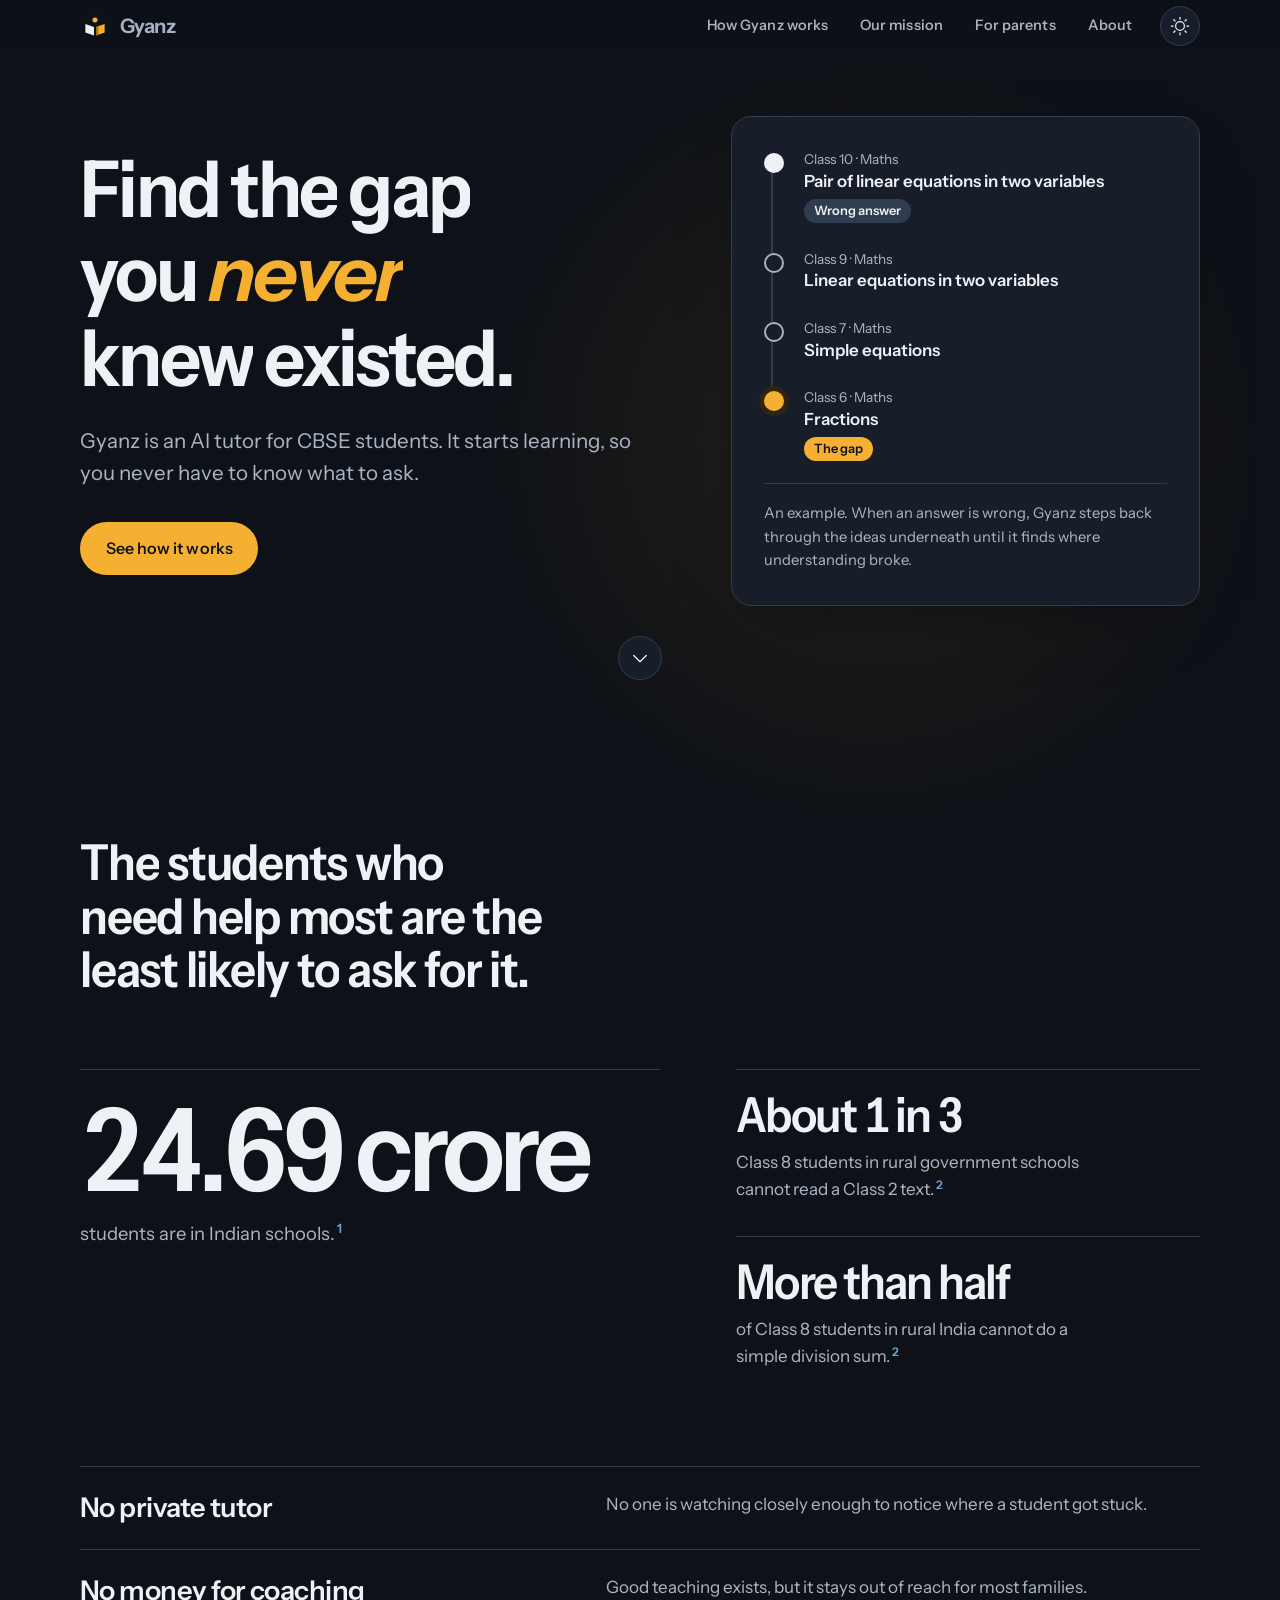
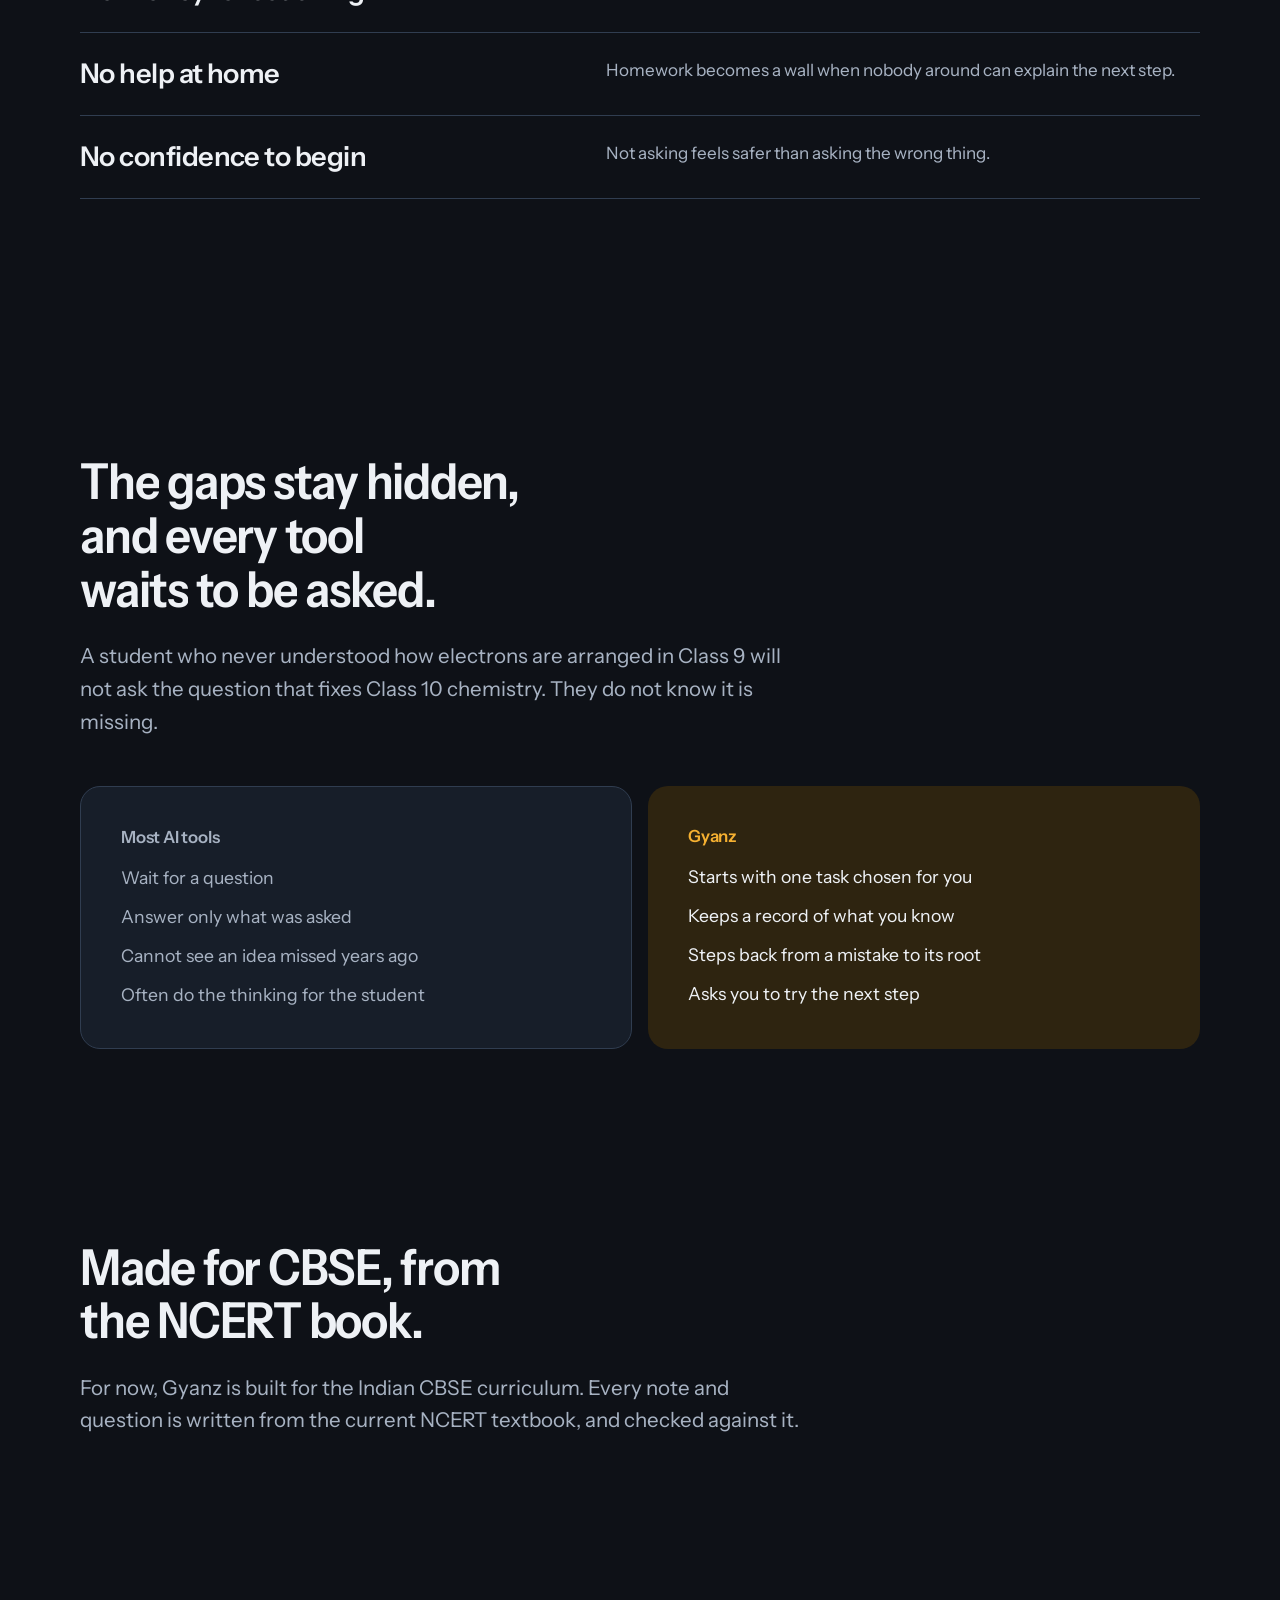
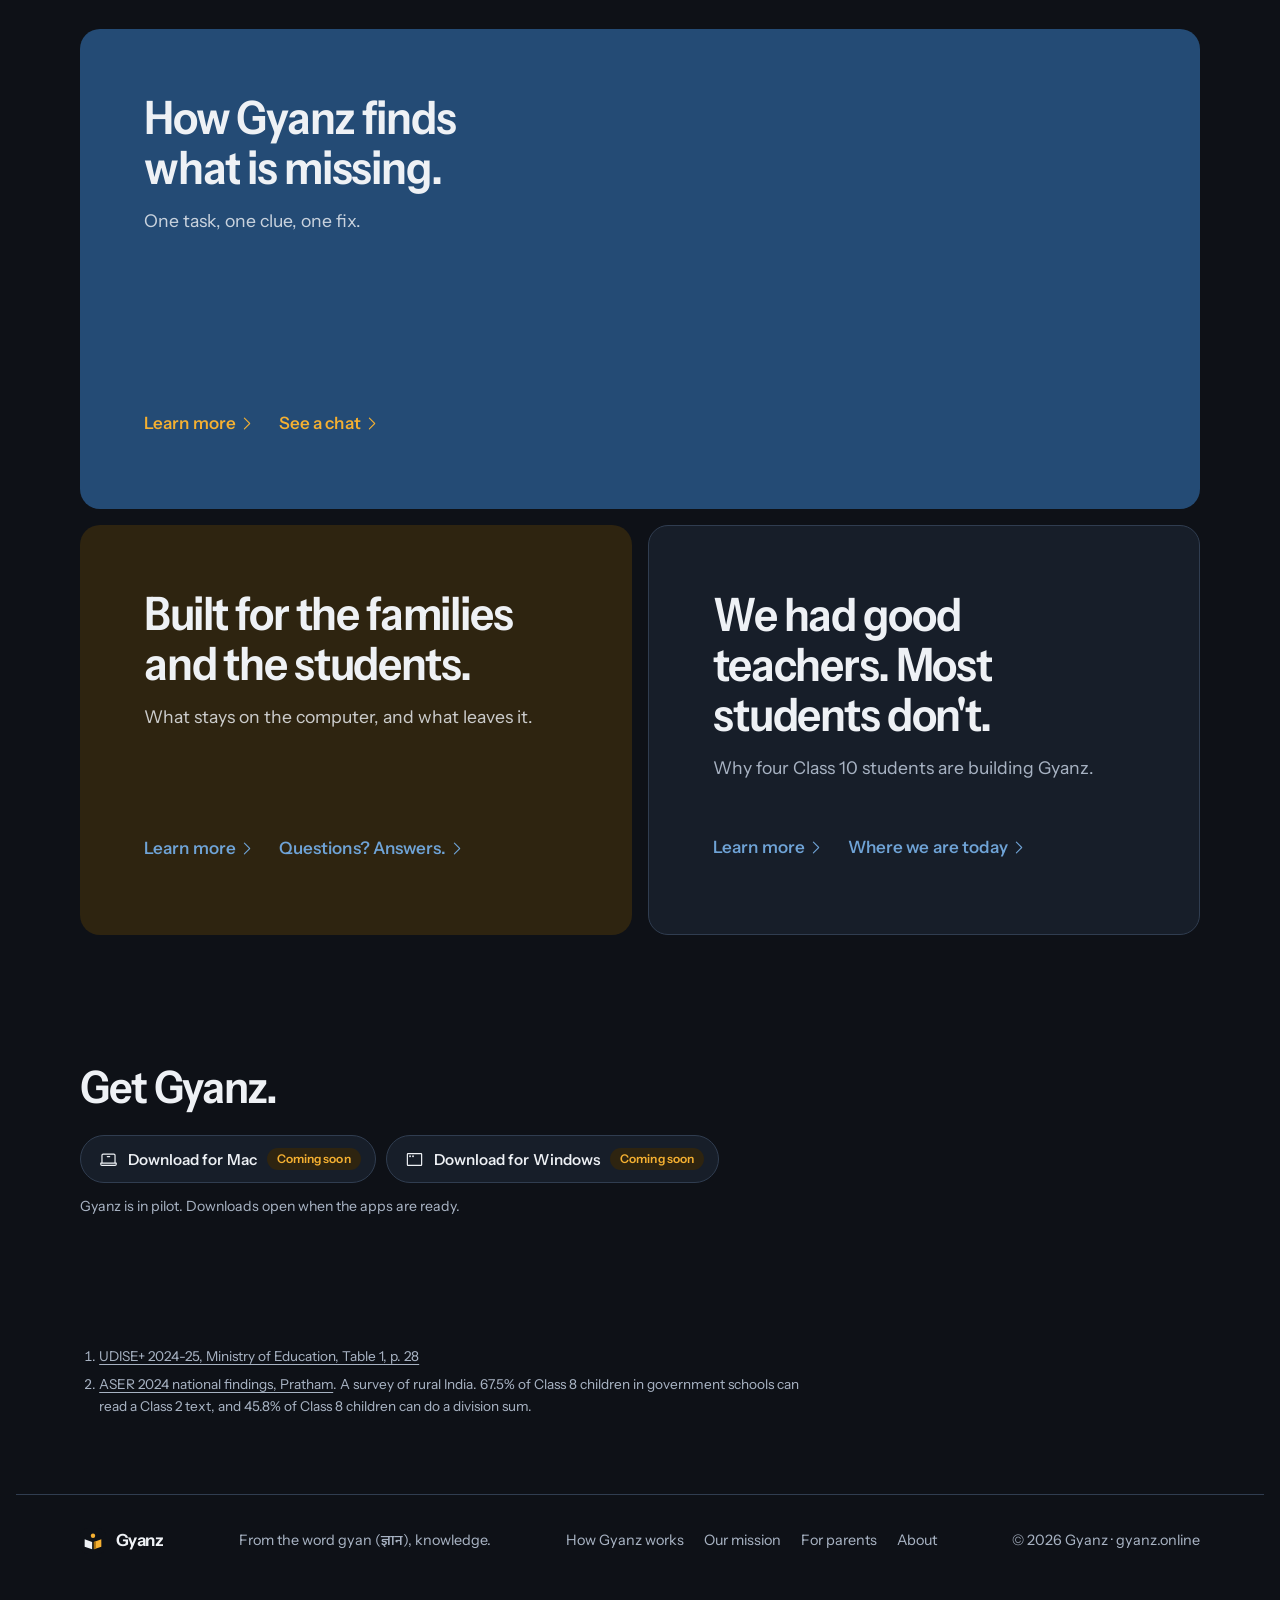
==== commit 92cb6084: "Home: a scroll-down button at the foot of the hero (a real link to the first section, 44px, same loo" ====
--- a/index.html
+++ b/index.html
@@ -61,6 +61,7 @@
         </figure>
       </div>
     </div>
+    <a class="scroll-cue" href="#problem" aria-label="Scroll down"><svg class="icon" aria-hidden="true" focusable="false" viewBox="0 0 256 256" fill="currentColor"><path d="M181.66,133.66l-80,80a8,8,0,0,1-11.32-11.32L164.69,128,90.34,53.66a8,8,0,0,1,11.32-11.32l80,80A8,8,0,0,1,181.66,133.66Z"/></svg></a>
   </section>
 
   <section class="problem" id="problem">
--- a/site.css
+++ b/site.css
@@ -173,13 +173,17 @@
 .dl-note { margin-top: 12px; font-size: 0.88rem; color: var(--muted); }
 
 /* Hero */
-.hero { position: relative; padding-block: clamp(2rem, 5vw, 6rem) clamp(3.5rem, 8vw, 7rem); }
+.hero { position: relative; padding-block: clamp(2rem, 5vw, 6rem) clamp(5.75rem, 8vw, 7rem); }
 .hero::before { content: ""; position: absolute; z-index: -1; right: 0; top: 0; width: min(780px, 100%); aspect-ratio: 1; background: radial-gradient(closest-side, var(--glow), transparent); pointer-events: none; }
 .hero .wrap { display: grid; grid-template-columns: minmax(0, 1.1fr) minmax(0, 0.9fr); gap: clamp(2rem, 6vw, 5rem); align-items: center; }
 .hero h1 { font-size: clamp(2.6rem, 6.2vw, 4.9rem); max-width: 12ch; line-height: 1.08; }
 .hero h1 em { font-style: italic; font-stretch: 100%; color: var(--accent-text); padding-right: 0.06em; }
 .hero .lead { margin-top: 1.5rem; max-width: 44ch; }
 .hero .btn { margin-top: 2rem; }
+/* The scroll cue: a round 44px link at the foot of the hero that goes to the first section. Same look in both themes; the move itself is Lenis's anchor handling (a plain jump under reduced motion). */
+.scroll-cue { position: absolute; left: 50%; bottom: 28px; width: 44px; height: 44px; margin-left: -22px; display: grid; place-items: center; border-radius: 50%; border: 1px solid var(--line); background: var(--surface); color: var(--fg); text-decoration: none; }
+.scroll-cue svg { width: 20px; height: 20px; transform: rotate(90deg); }
+@media (prefers-reduced-motion: no-preference) { .scroll-cue { transition: transform 0.15s ease; } .scroll-cue:active { transform: scale(0.94); } }
 
 /* The worked example: one chain of ideas, used in the hero and in the story */
 .trace {
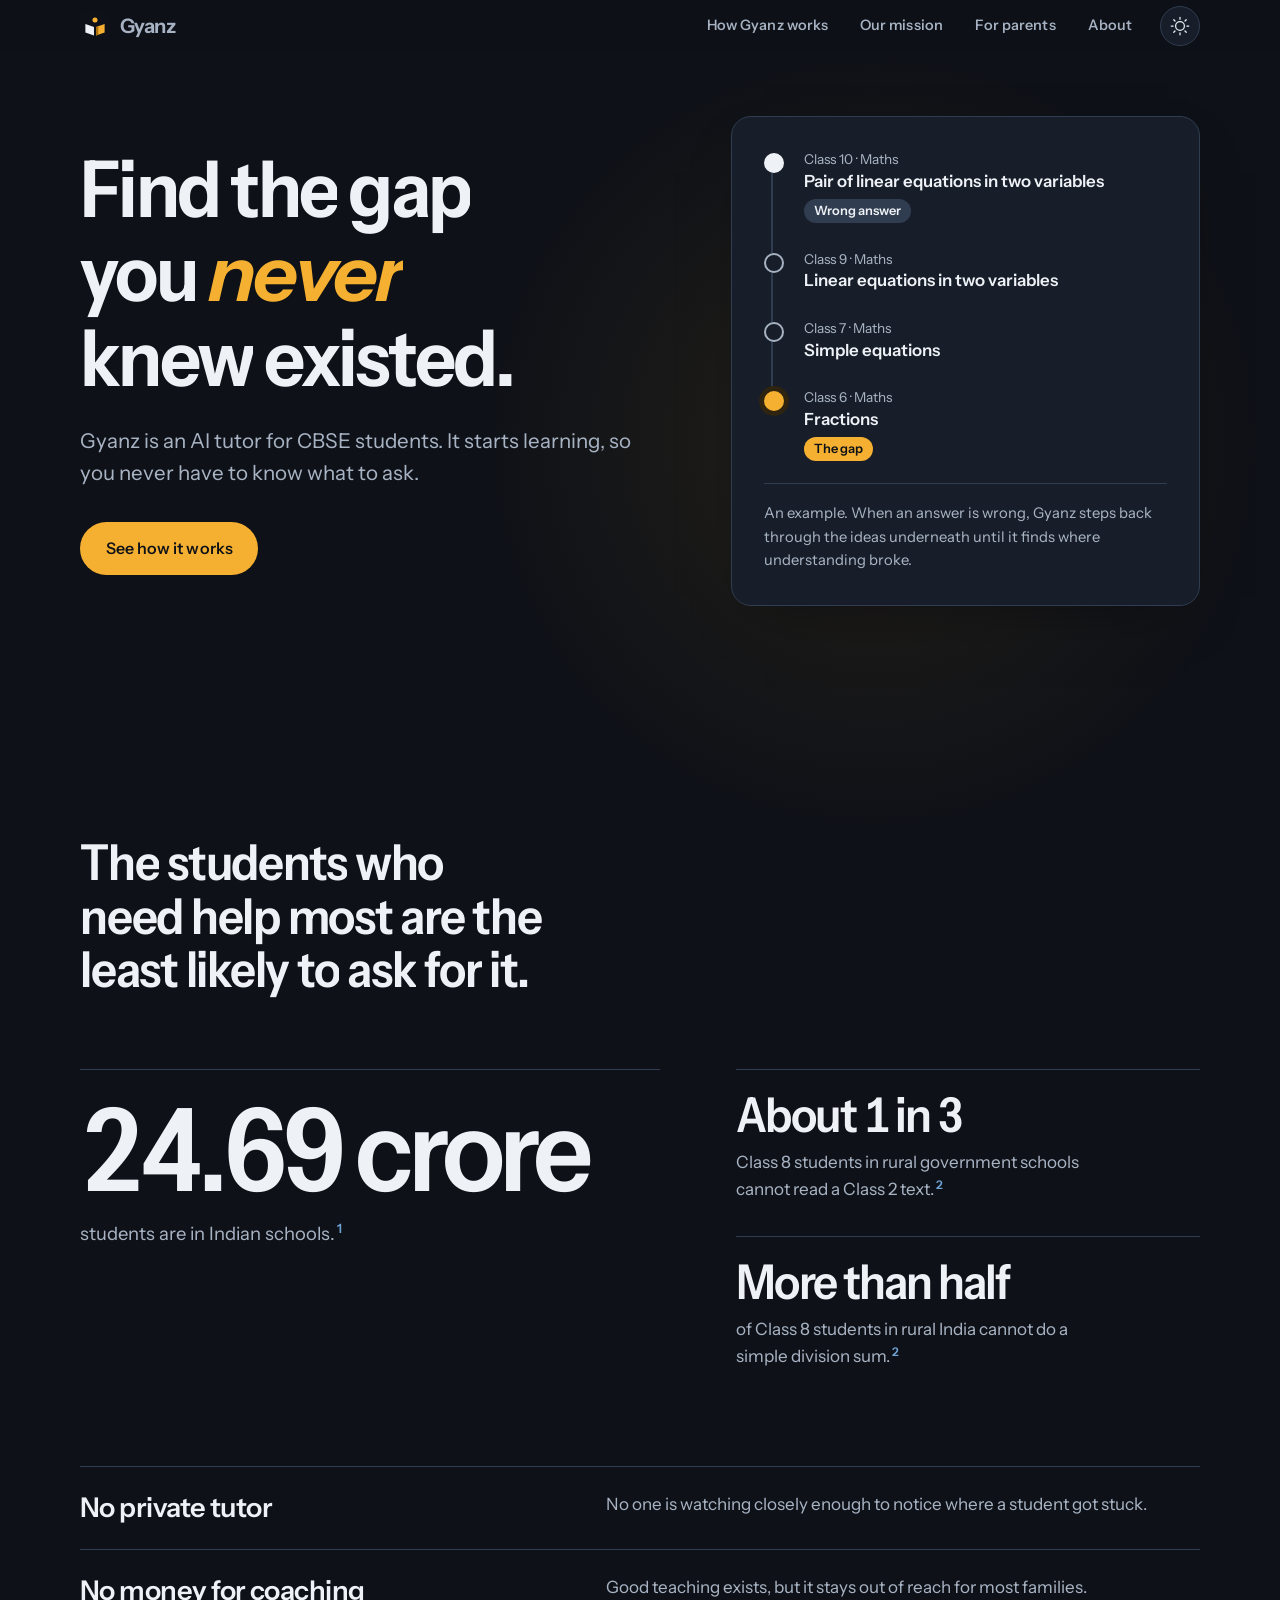
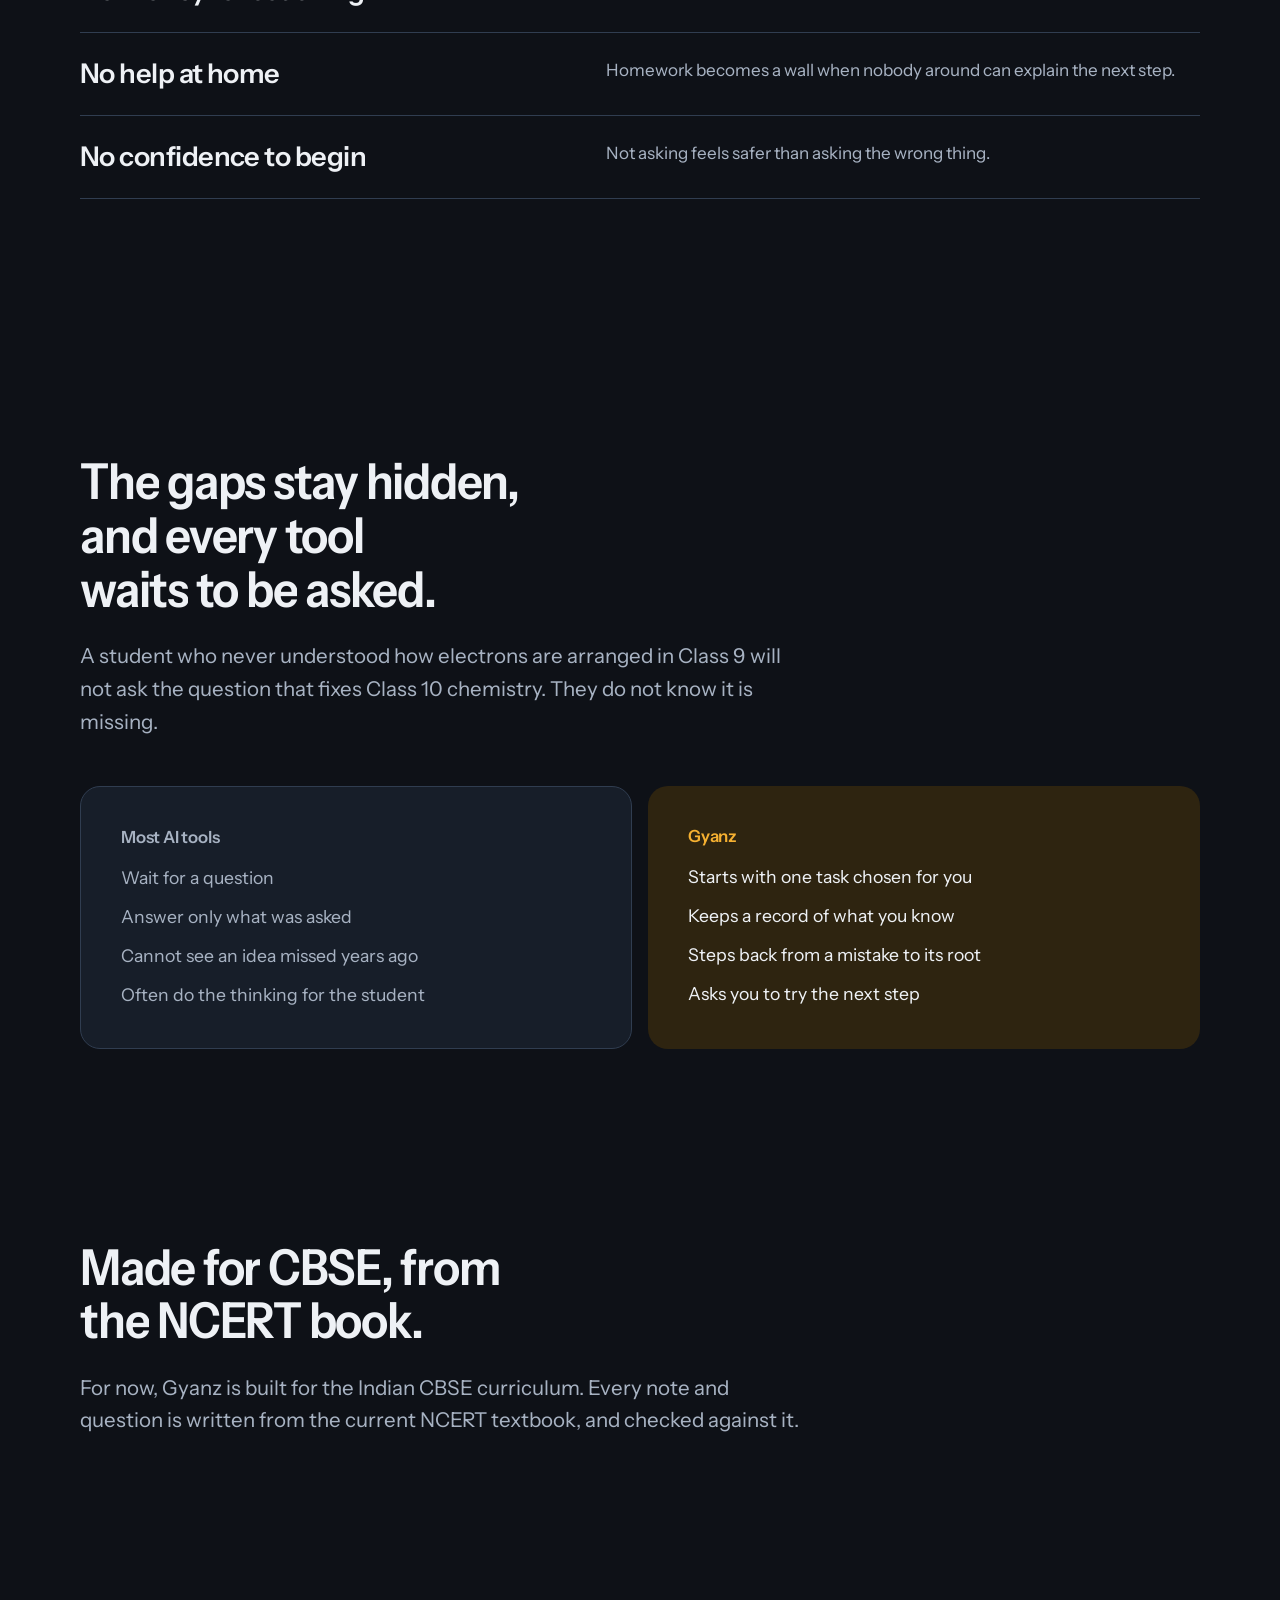
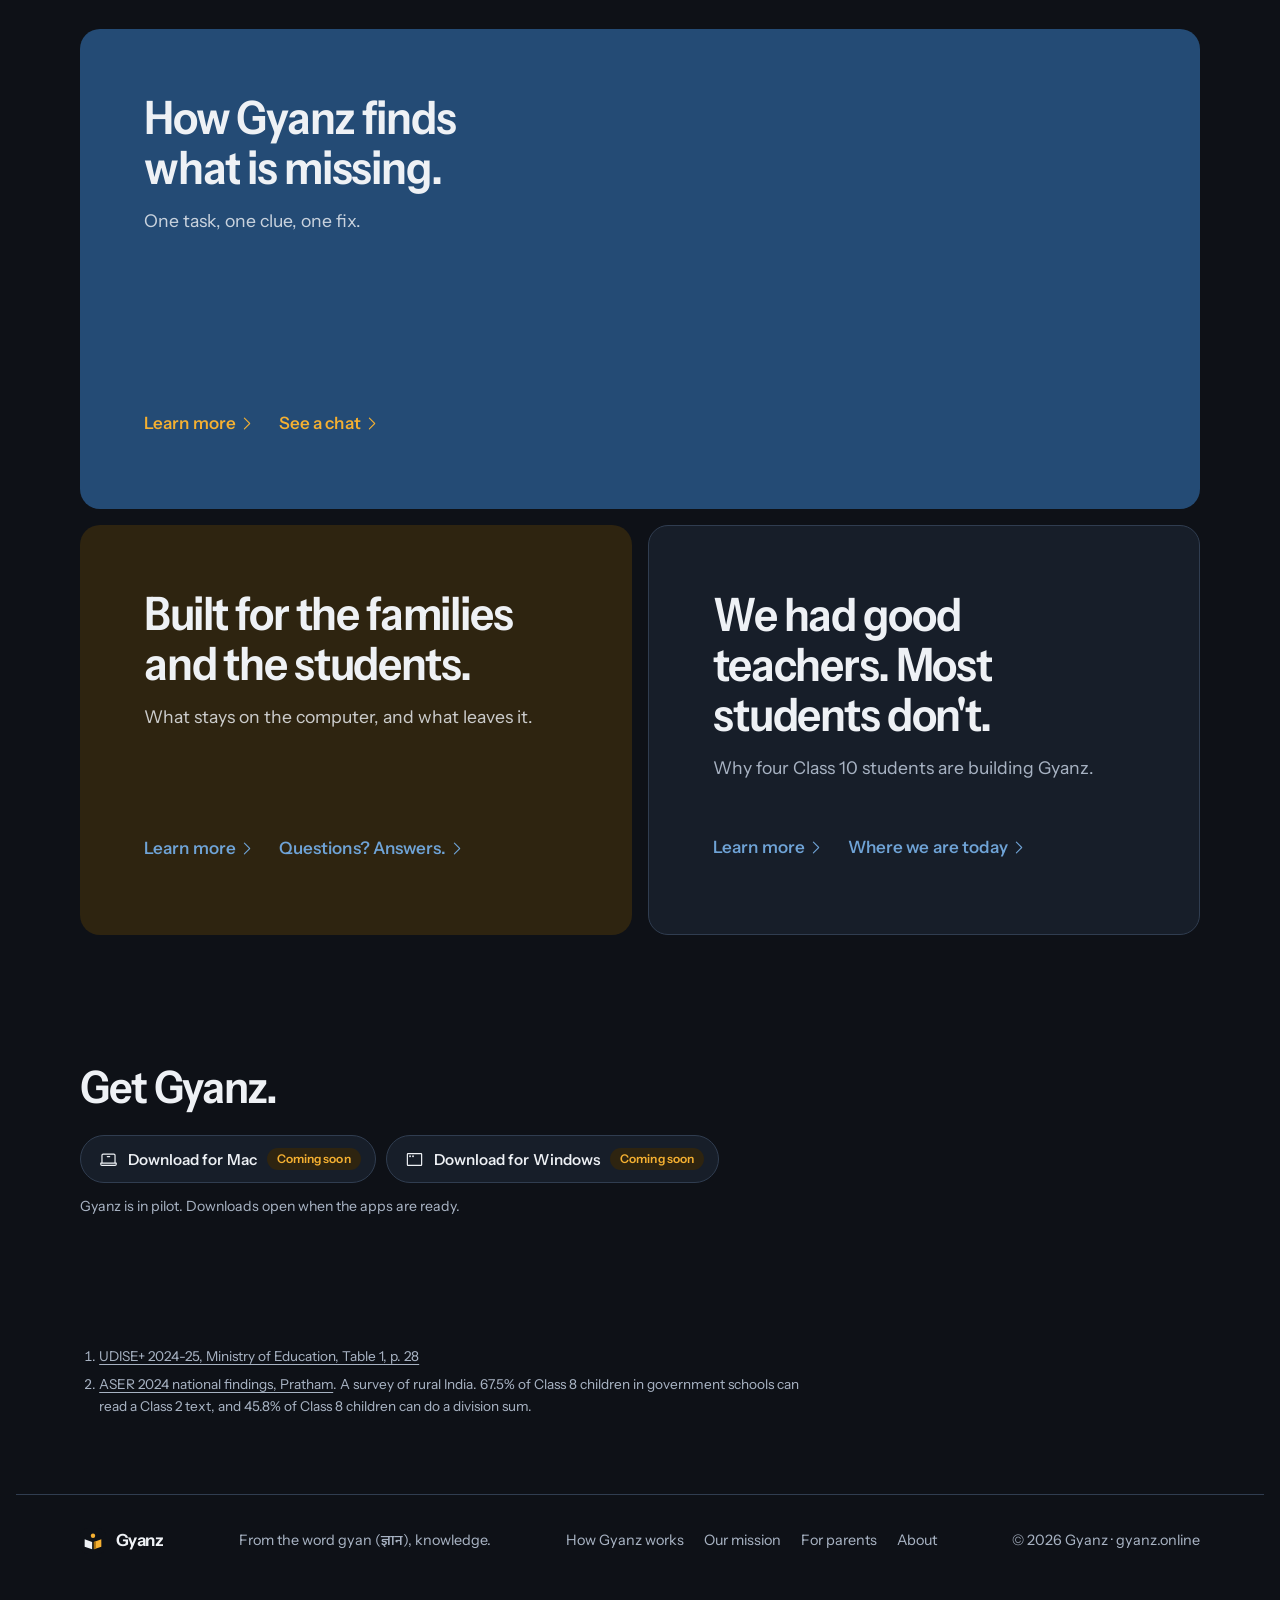
==== commit 4bee6e11: "Our mission: photos of Indian students and school computer labs with credits, calmer mission page; F" ====
--- a/index.html
+++ b/index.html
@@ -61,7 +61,6 @@
         </figure>
       </div>
     </div>
-    <a class="scroll-cue" href="#problem" aria-label="Scroll down"><svg class="icon" aria-hidden="true" focusable="false" viewBox="0 0 256 256" fill="currentColor"><path d="M181.66,133.66l-80,80a8,8,0,0,1-11.32-11.32L164.69,128,90.34,53.66a8,8,0,0,1,11.32-11.32l80,80A8,8,0,0,1,181.66,133.66Z"/></svg></a>
   </section>
 
   <section class="problem" id="problem">
--- a/site.css
+++ b/site.css
@@ -173,17 +173,13 @@
 .dl-note { margin-top: 12px; font-size: 0.88rem; color: var(--muted); }
 
 /* Hero */
-.hero { position: relative; padding-block: clamp(2rem, 5vw, 6rem) clamp(5.75rem, 8vw, 7rem); }
+.hero { position: relative; padding-block: clamp(2rem, 5vw, 6rem) clamp(3.5rem, 8vw, 7rem); }
 .hero::before { content: ""; position: absolute; z-index: -1; right: 0; top: 0; width: min(780px, 100%); aspect-ratio: 1; background: radial-gradient(closest-side, var(--glow), transparent); pointer-events: none; }
 .hero .wrap { display: grid; grid-template-columns: minmax(0, 1.1fr) minmax(0, 0.9fr); gap: clamp(2rem, 6vw, 5rem); align-items: center; }
 .hero h1 { font-size: clamp(2.6rem, 6.2vw, 4.9rem); max-width: 12ch; line-height: 1.08; }
 .hero h1 em { font-style: italic; font-stretch: 100%; color: var(--accent-text); padding-right: 0.06em; }
 .hero .lead { margin-top: 1.5rem; max-width: 44ch; }
 .hero .btn { margin-top: 2rem; }
-/* The scroll cue: a round 44px link at the foot of the hero that goes to the first section. Same look in both themes; the move itself is Lenis's anchor handling (a plain jump under reduced motion). */
-.scroll-cue { position: absolute; left: 50%; bottom: 28px; width: 44px; height: 44px; margin-left: -22px; display: grid; place-items: center; border-radius: 50%; border: 1px solid var(--line); background: var(--surface); color: var(--fg); text-decoration: none; }
-.scroll-cue svg { width: 20px; height: 20px; transform: rotate(90deg); }
-@media (prefers-reduced-motion: no-preference) { .scroll-cue { transition: transform 0.15s ease; } .scroll-cue:active { transform: scale(0.94); } }
 
 /* The worked example: one chain of ideas, used in the hero and in the story */
 .trace {
@@ -511,3 +507,44 @@
   .nav .nshort { display: inline; }
   .nav .nlong { position: absolute; width: 1px; height: 1px; margin: -1px; overflow: hidden; clip-path: inset(50%); white-space: nowrap; }
 }
+
+/* Our mission, 4 Nov 2026: the product story leads; the people it is for sit in one calm block at the bottom, above the footnotes. */
+.m-lead { display: grid; grid-template-columns: minmax(0, 1.1fr) minmax(0, 0.9fr); gap: clamp(2rem, 6vw, 5rem); align-items: center; }
+.m-lead .btn { margin-top: 1.75rem; }
+.m-lead .btn .icon { width: 1em; height: 1em; }
+.m-lead .trace { margin: 0; }
+.m-statement .wrap > * { max-width: 46rem; }
+.m-statement .statement { max-width: 18ch; }
+.m-why { padding-block: clamp(2.5rem, 6vw, 4rem); border-top: 1px solid var(--line); }
+.m-why h2 { font-size: clamp(1.25rem, 2.4vw, 1.6rem); letter-spacing: -0.02em; font-weight: 600; }
+.m-why .lead { margin-top: 0.75rem; font-size: 1rem; line-height: 1.55; max-width: 62ch; color: var(--muted); }
+.m-why .lead sup { font-size: 0.7em; }
+.m-rail { margin-top: 1.5rem; align-items: flex-start; }
+.m-rail .pcard .frame { aspect-ratio: 4 / 3; }
+.m-rail .gcard { flex: 0 0 min(240px, 62vw); }
+.m-rail .pcard figcaption { font-size: 0.8rem; padding: 0.7rem 0.9rem 0.8rem; }
+@media (max-width: 860px) { .m-lead { grid-template-columns: minmax(0, 1fr); } }
+
+/* For parents, 4 Nov 2026: a short grid of what a parent wants to know before the longer statements. */
+.parents .lead { margin-top: 1.25rem; max-width: 46ch; }
+.pgrid { margin-top: clamp(2.5rem, 6vw, 4rem); display: grid; grid-template-columns: repeat(3, minmax(0, 1fr)); gap: 1rem; }
+.pcell { padding: 1.5rem; border: 1px solid var(--line); border-radius: var(--radius); background: var(--surface); }
+.pcell h2 { font-size: 1.15rem; letter-spacing: -0.015em; font-weight: 600; }
+.pcell p { margin-top: 0.6rem; color: var(--muted); font-size: 0.98rem; line-height: 1.55; }
+.p-data { padding-top: 0; }
+.p-data .stmts { margin-top: 0; }
+.p-data .stmt h2 { font-size: clamp(1.6rem, 3.6vw, 2.4rem); }
+.p-data .stmt p { font-size: 1.05rem; }
+.p-honest { margin-top: clamp(2rem, 5vw, 3.5rem); max-width: 56ch; }
+@media (max-width: 980px) { .pgrid { grid-template-columns: repeat(2, minmax(0, 1fr)); } }
+@media (max-width: 620px) { .pgrid { grid-template-columns: minmax(0, 1fr); } }
+.p-data .stmts { grid-template-columns: repeat(2, minmax(0, 1fr)); gap: clamp(2rem, 5vw, 3.5rem) clamp(2rem, 6vw, 5rem); border-top: 1px solid var(--line); padding-top: clamp(2rem, 5vw, 3.5rem); }
+.p-data .stmt { max-width: none; }
+.p-data .stmt h2 { max-width: 20ch; }
+.p-data .stmt p { max-width: 38ch; }
+@media (max-width: 760px) { .p-data .stmts { grid-template-columns: minmax(0, 1fr); } }
+
+/* Our mission: the student photos sit under the statement; the numbers block stays at the bottom */
+.m-photos { padding-block: 0 clamp(2.5rem, 6vw, 4rem); }
+.m-photos .m-rail { margin-top: 0; }
+.m-photos .dl-note { margin-top: 1rem; }
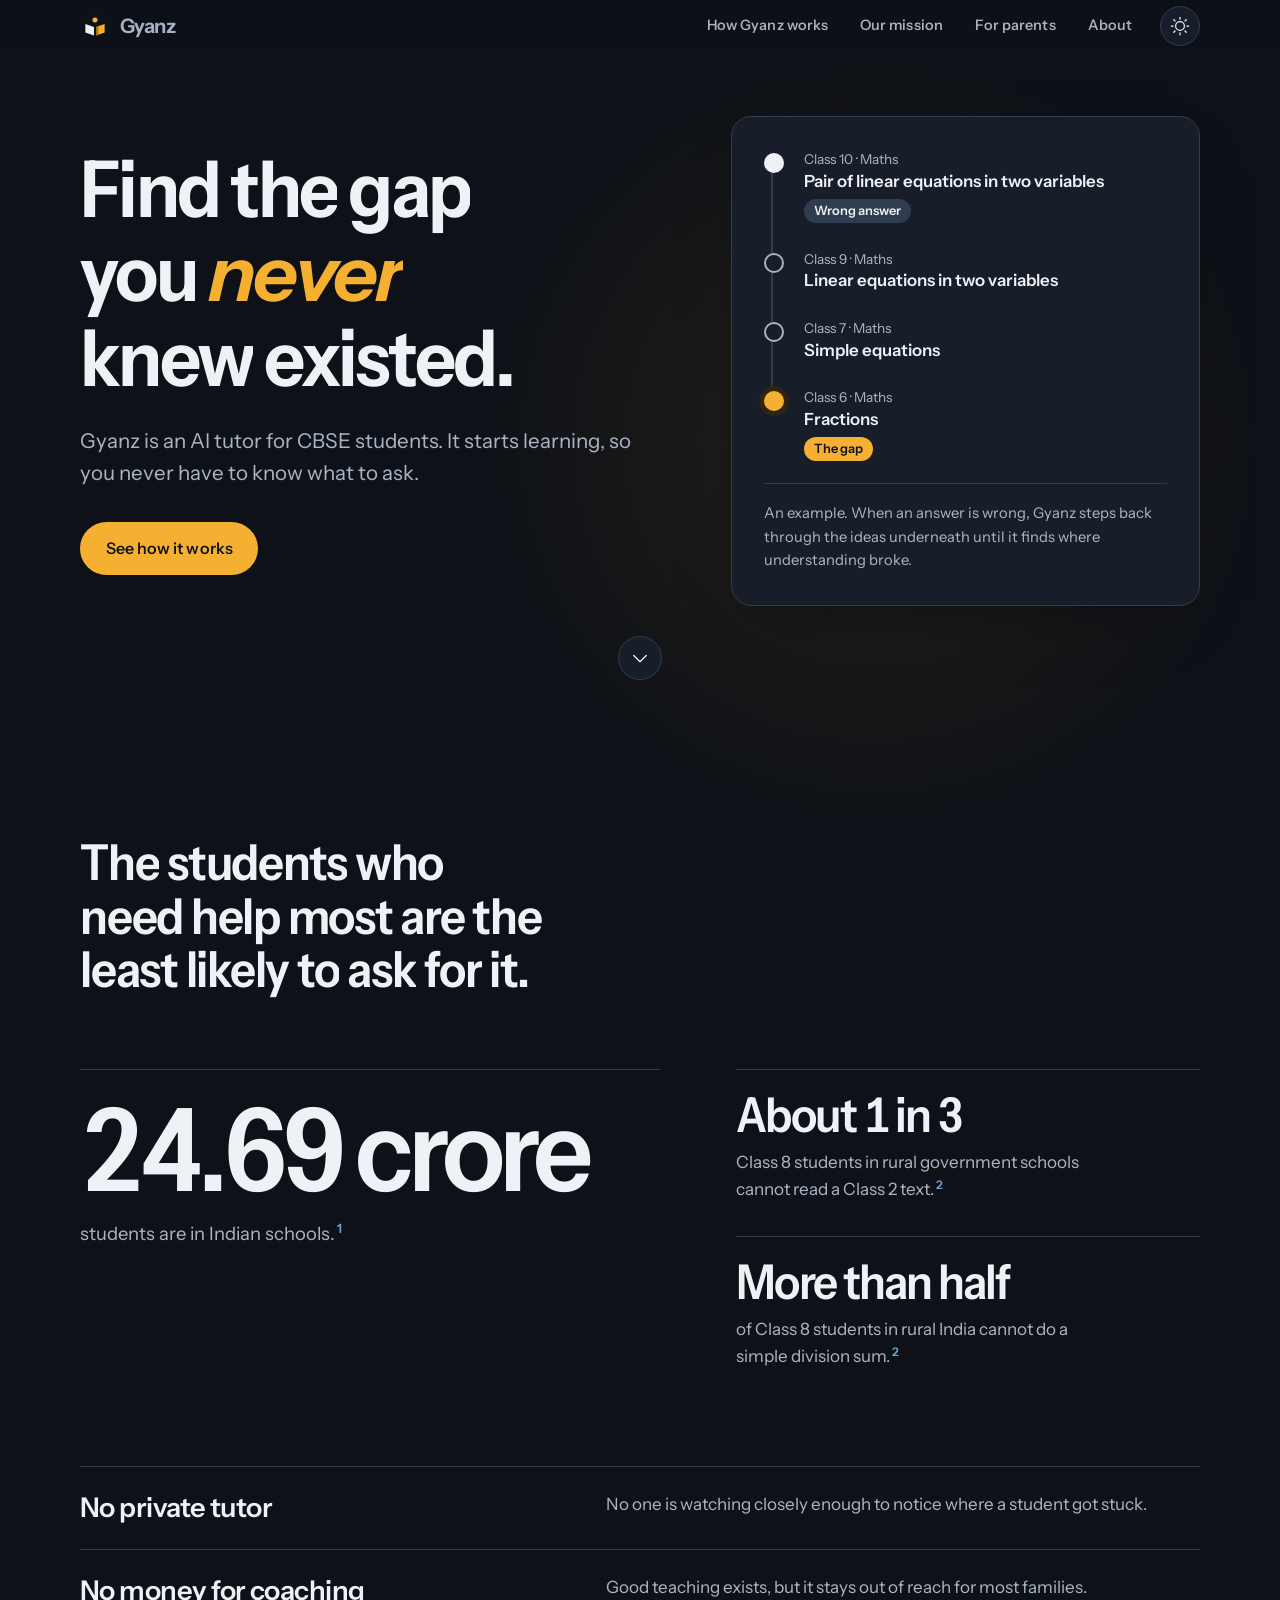
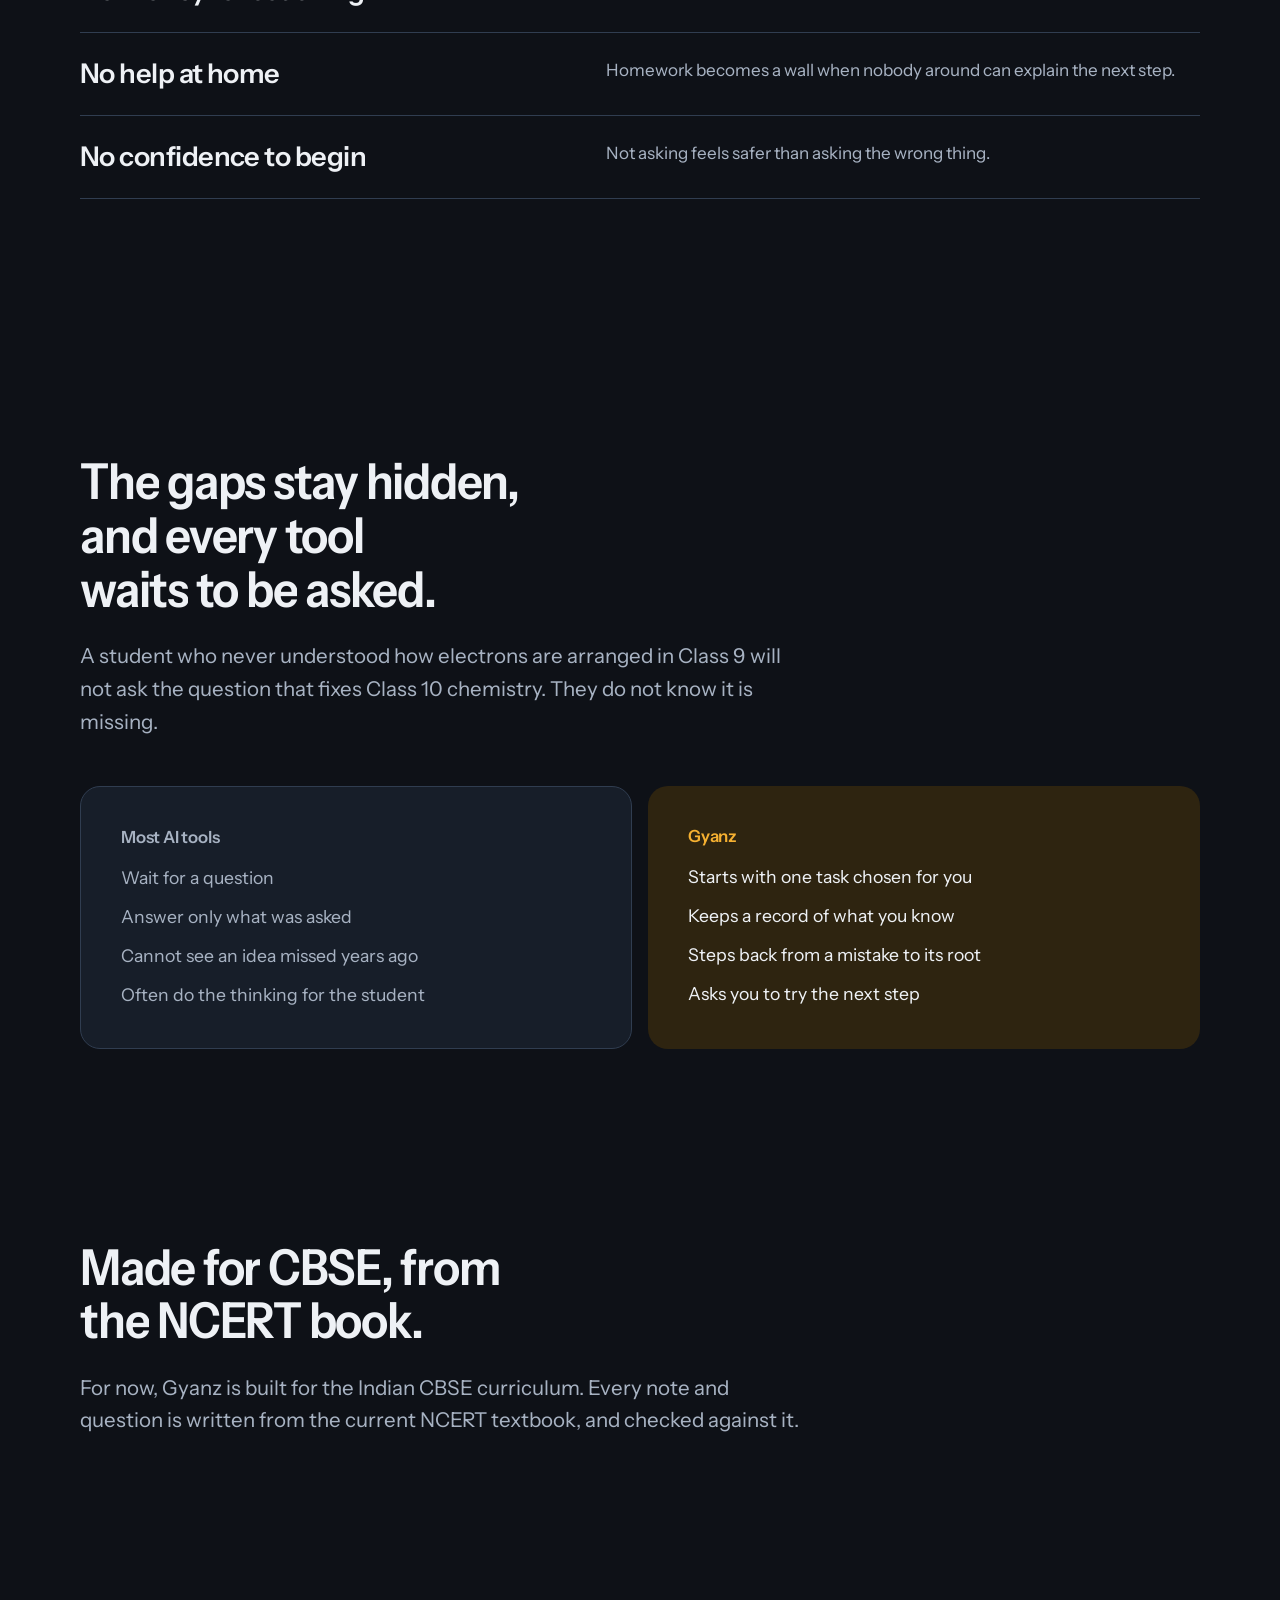
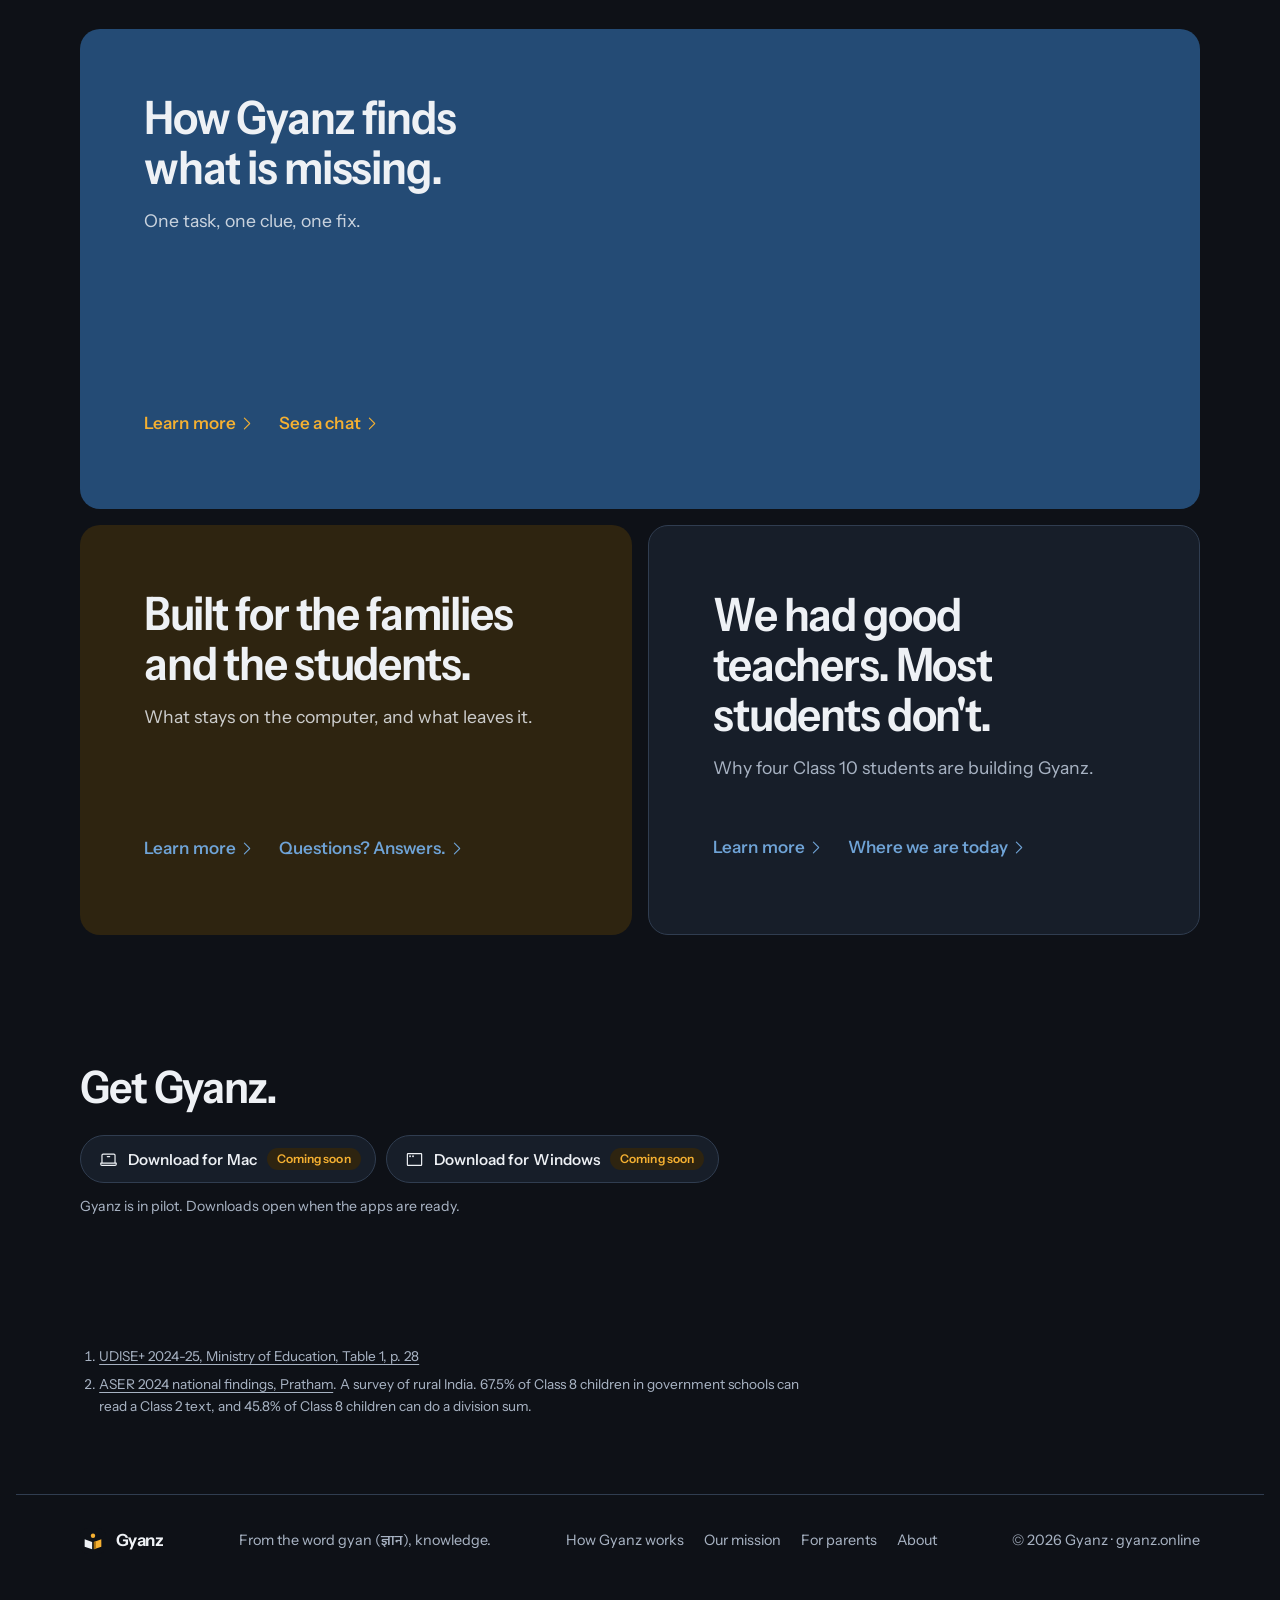
==== commit 928ff673: "Home: the scroll-down button is back; Mission: one larger photo with a sliding row; About: a team of" ====
--- a/index.html
+++ b/index.html
@@ -61,6 +61,7 @@
         </figure>
       </div>
     </div>
+    <a class="scroll-cue" href="#problem" aria-label="Scroll down"><svg class="icon" aria-hidden="true" focusable="false" viewBox="0 0 256 256" fill="currentColor"><path d="M181.66,133.66l-80,80a8,8,0,0,1-11.32-11.32L164.69,128,90.34,53.66a8,8,0,0,1,11.32-11.32l80,80A8,8,0,0,1,181.66,133.66Z"/></svg></a>
   </section>
 
   <section class="problem" id="problem">
--- a/site.css
+++ b/site.css
@@ -173,13 +173,17 @@
 .dl-note { margin-top: 12px; font-size: 0.88rem; color: var(--muted); }
 
 /* Hero */
-.hero { position: relative; padding-block: clamp(2rem, 5vw, 6rem) clamp(3.5rem, 8vw, 7rem); }
+.hero { position: relative; padding-block: clamp(2rem, 5vw, 6rem) clamp(5.75rem, 8vw, 7rem); }
 .hero::before { content: ""; position: absolute; z-index: -1; right: 0; top: 0; width: min(780px, 100%); aspect-ratio: 1; background: radial-gradient(closest-side, var(--glow), transparent); pointer-events: none; }
 .hero .wrap { display: grid; grid-template-columns: minmax(0, 1.1fr) minmax(0, 0.9fr); gap: clamp(2rem, 6vw, 5rem); align-items: center; }
 .hero h1 { font-size: clamp(2.6rem, 6.2vw, 4.9rem); max-width: 12ch; line-height: 1.08; }
 .hero h1 em { font-style: italic; font-stretch: 100%; color: var(--accent-text); padding-right: 0.06em; }
 .hero .lead { margin-top: 1.5rem; max-width: 44ch; }
 .hero .btn { margin-top: 2rem; }
+/* The scroll cue: a round 44px link at the foot of the hero that goes to the first section. Same look in both themes; the move itself is Lenis's anchor handling (a plain jump under reduced motion). */
+.scroll-cue { position: absolute; left: 50%; bottom: 28px; width: 44px; height: 44px; margin-left: -22px; display: grid; place-items: center; border-radius: 50%; border: 1px solid var(--line); background: var(--surface); color: var(--fg); text-decoration: none; }
+.scroll-cue svg { width: 20px; height: 20px; transform: rotate(90deg); }
+@media (prefers-reduced-motion: no-preference) { .scroll-cue { transition: transform 0.15s ease; } .scroll-cue:active { transform: scale(0.94); } }
 
 /* The worked example: one chain of ideas, used in the hero and in the story */
 .trace {
@@ -548,3 +552,13 @@
 .m-photos { padding-block: 0 clamp(2.5rem, 6vw, 4rem); }
 .m-photos .m-rail { margin-top: 0; }
 .m-photos .dl-note { margin-top: 1rem; }
+
+/* Our mission photos, 5 Nov 2026: one larger photo on the left, the rest in the sliding row beside it (stacked on a phone). */
+.m-gal { display: grid; grid-template-columns: minmax(0, 5fr) minmax(0, 7fr); gap: clamp(1rem, 3vw, 2rem); align-items: center; }
+.m-feature { margin: 0; border-radius: var(--radius); background: var(--surface); border: 1px solid var(--line); }
+.m-feature .frame { aspect-ratio: 5 / 4; }
+.m-feature figcaption { font-size: 0.88rem; }
+.m-side { min-width: 0; display: flex; flex-direction: column; gap: 1rem; align-items: stretch; }
+.m-side .gnav { justify-content: flex-end; }
+.m-side .m-rail { margin-top: 0; }
+@media (max-width: 860px) { .m-gal { grid-template-columns: minmax(0, 1fr); } .m-feature .frame { aspect-ratio: 4 / 3; } }
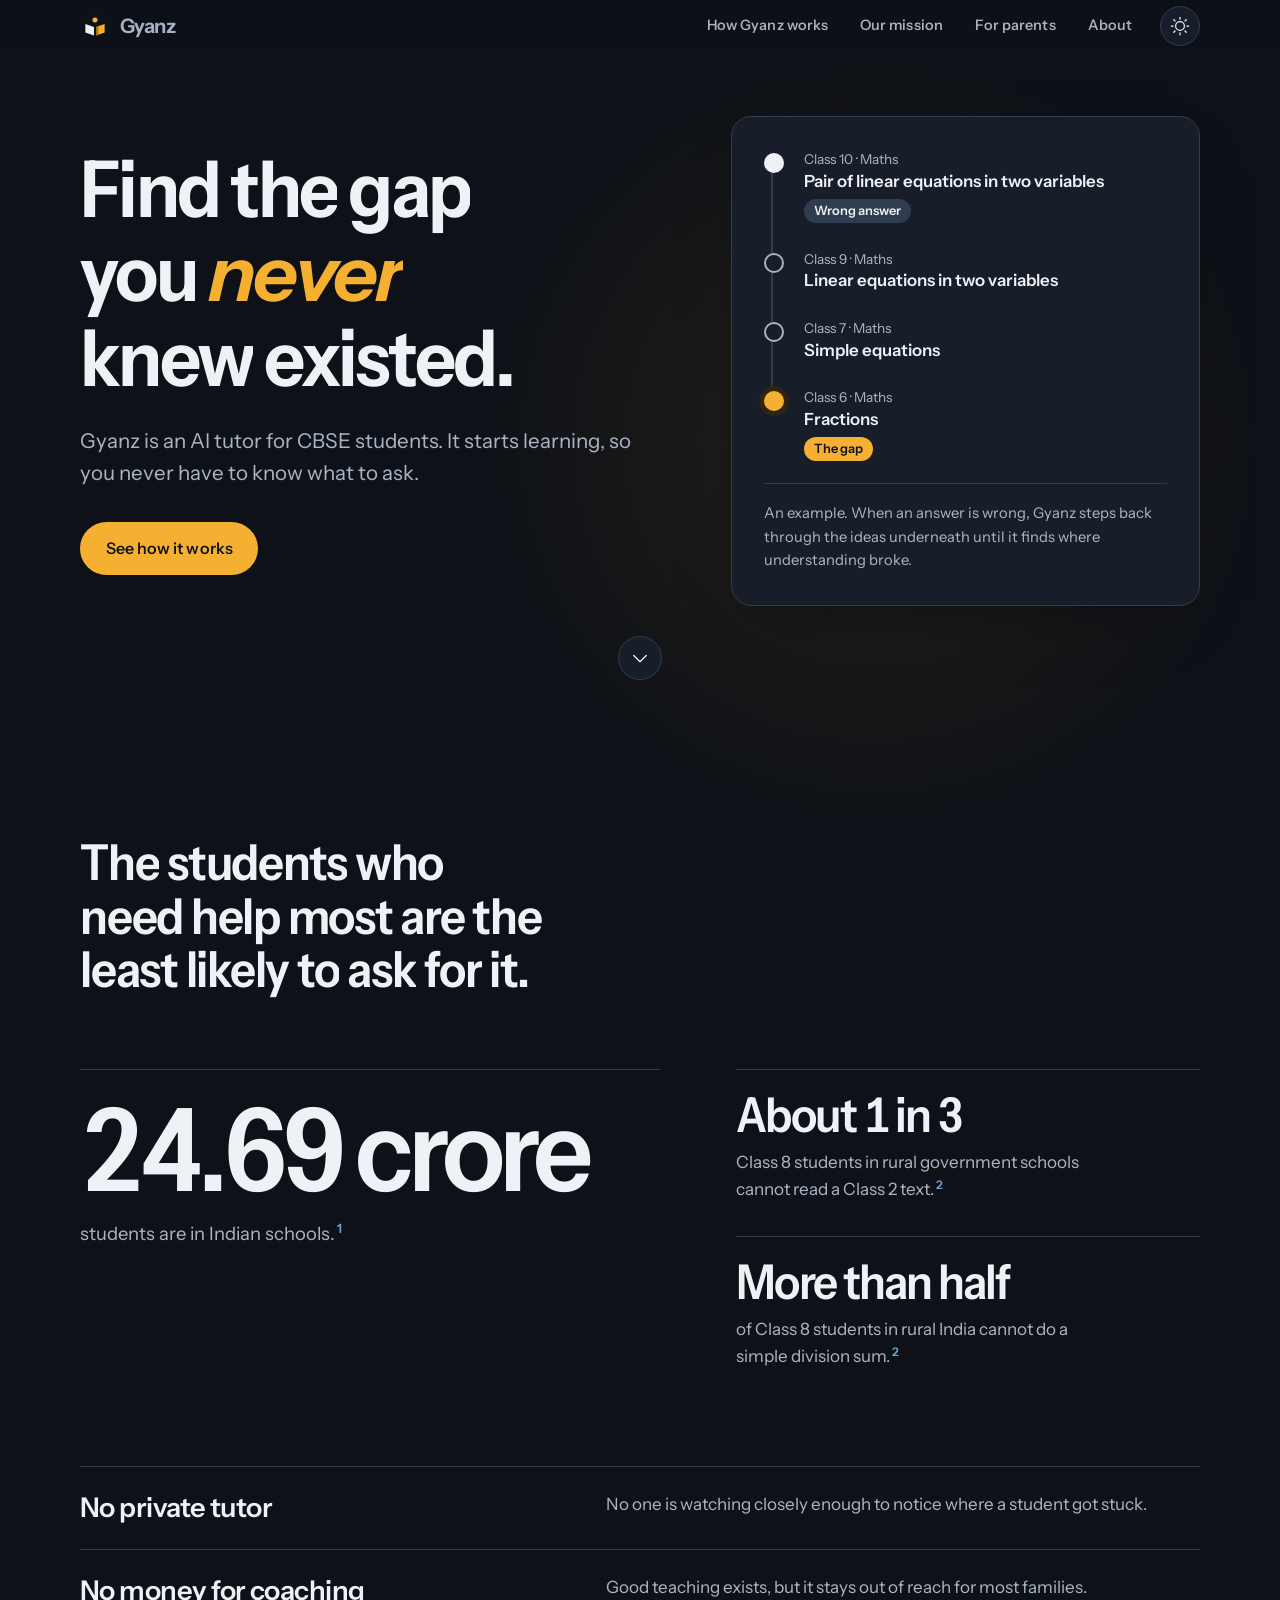
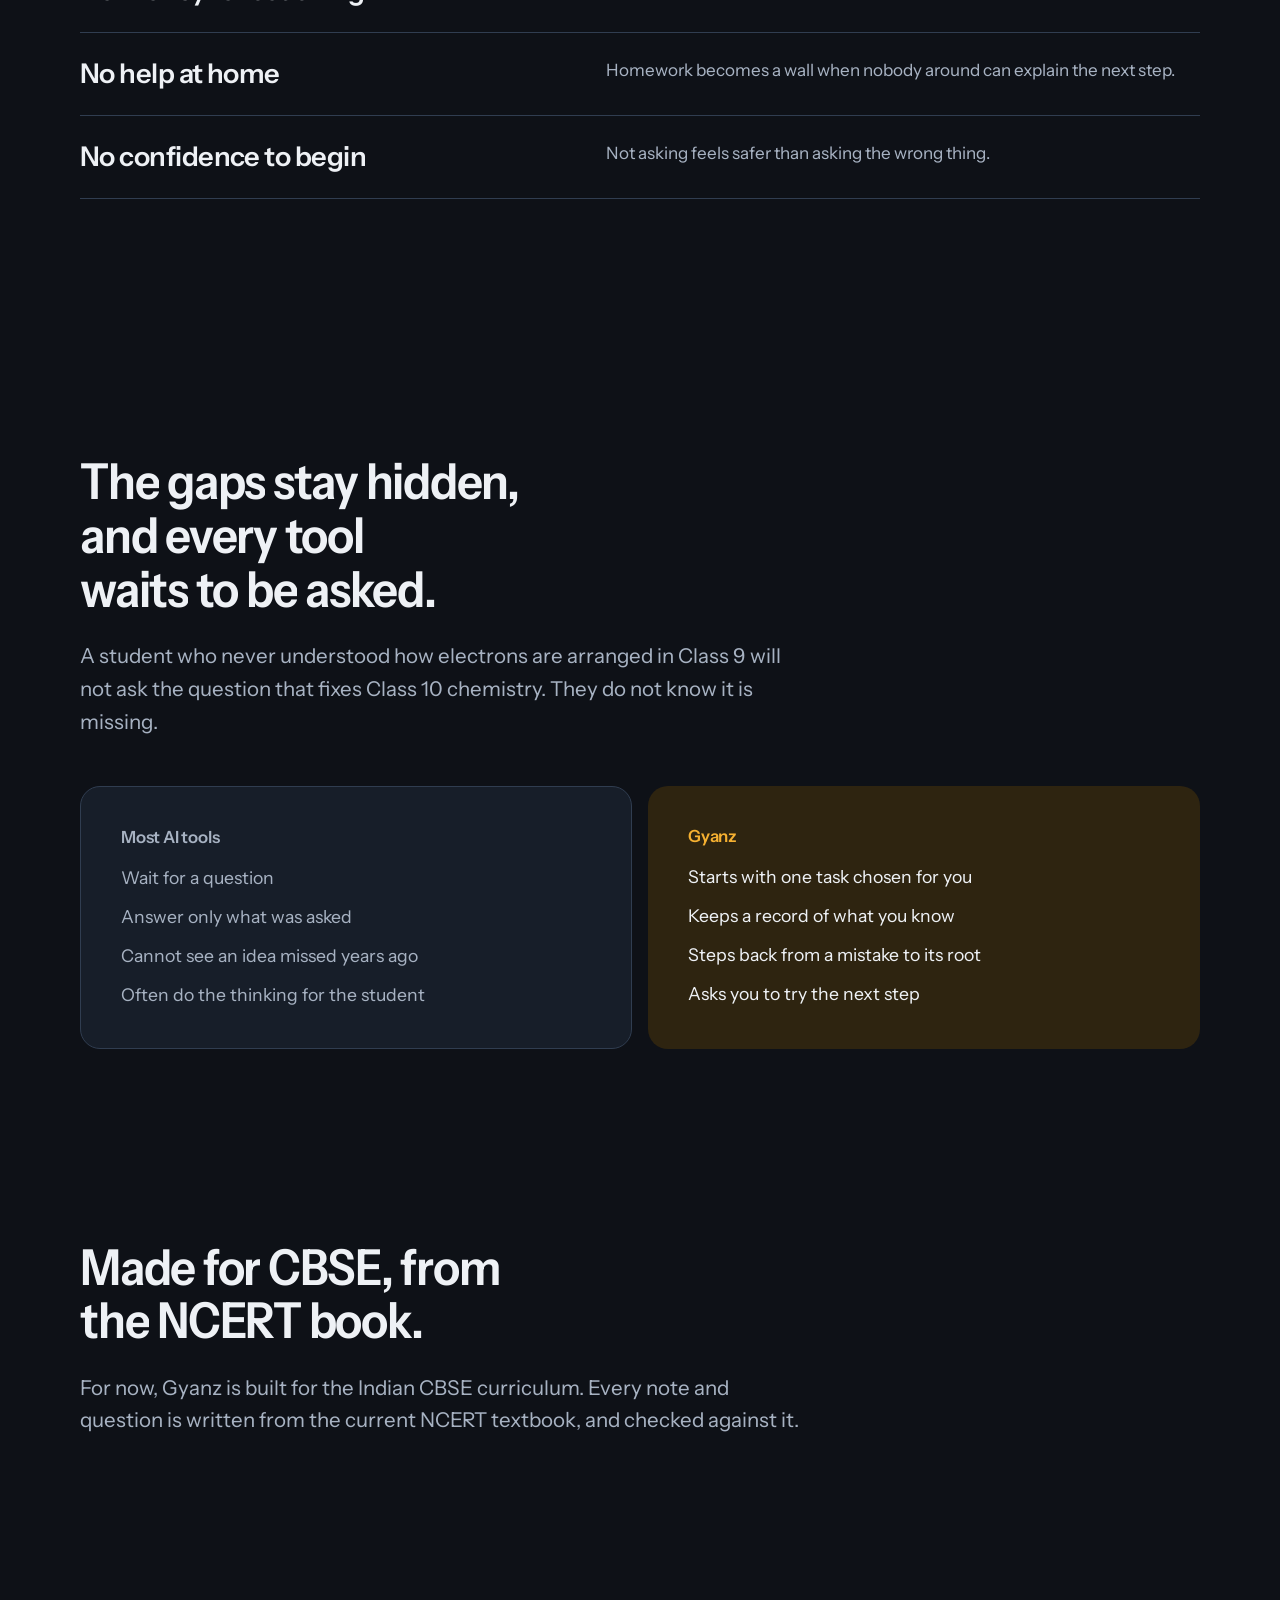
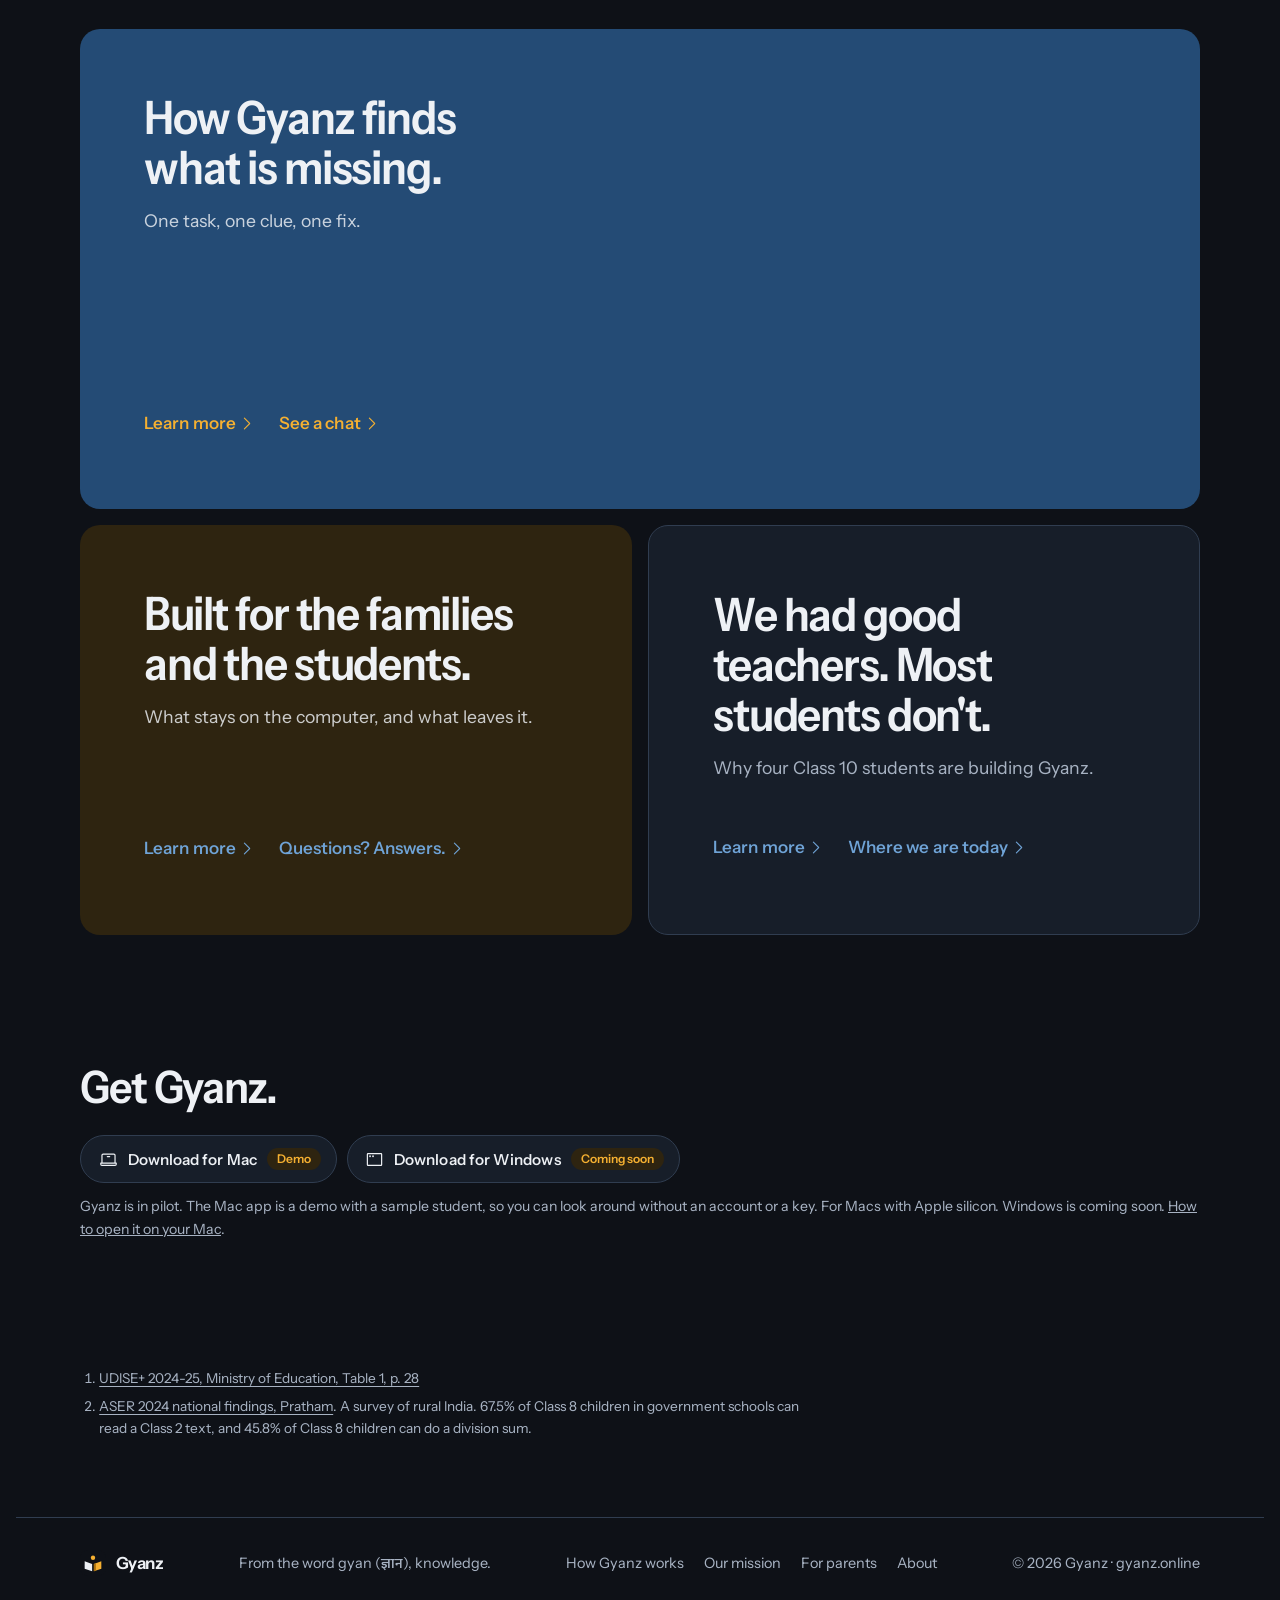
==== commit 771276cf: "Home and About: Download for Mac is live as a demo (Apple silicon, sample student, no account or key" ====
--- a/index.html
+++ b/index.html
@@ -142,8 +142,8 @@
   <section class="closing">
     <div class="wrap">
       <h2>Get Gyanz.</h2>
-      <div class="dl" role="group" aria-label="Downloads"><button type="button" disabled aria-describedby="dl-note-home"><svg class="icon" aria-hidden="true" focusable="false" viewBox="0 0 256 256" fill="currentColor"><path d="M232,168h-8V72a24,24,0,0,0-24-24H56A24,24,0,0,0,32,72v96H24a8,8,0,0,0-8,8v16a24,24,0,0,0,24,24H216a24,24,0,0,0,24-24V176A8,8,0,0,0,232,168ZM48,72a8,8,0,0,1,8-8H200a8,8,0,0,1,8,8v96H48ZM224,192a8,8,0,0,1-8,8H40a8,8,0,0,1-8-8v-8H224ZM152,88a8,8,0,0,1-8,8H112a8,8,0,0,1,0-16h32A8,8,0,0,1,152,88Z"/></svg><span>Download for Mac</span><em class="chip">Coming soon</em></button><button type="button" disabled aria-describedby="dl-note-home"><svg class="icon" aria-hidden="true" focusable="false" viewBox="0 0 256 256" fill="currentColor"><path d="M216,40H40A16,16,0,0,0,24,56V200a16,16,0,0,0,16,16H216a16,16,0,0,0,16-16V56A16,16,0,0,0,216,40Zm0,160H40V56H216V200ZM80,84A12,12,0,1,1,68,72,12,12,0,0,1,80,84Zm40,0a12,12,0,1,1-12-12A12,12,0,0,1,120,84Z"/></svg><span>Download for Windows</span><em class="chip">Coming soon</em></button></div>
-        <p class="dl-note" id="dl-note-home">Gyanz is in pilot. Downloads open when the apps are ready.</p>
+      <div class="dl" role="group" aria-label="Downloads"><a class="dl-link" href="https://github.com/shauryavatwani/gyanz-website/releases/download/mac-demo-v1.0.1/Gyanz-Demo_1.0.1_aarch64.dmg" download aria-describedby="dl-note-home"><svg class="icon" aria-hidden="true" focusable="false" viewBox="0 0 256 256" fill="currentColor"><path d="M232,168h-8V72a24,24,0,0,0-24-24H56A24,24,0,0,0,32,72v96H24a8,8,0,0,0-8,8v16a24,24,0,0,0,24,24H216a24,24,0,0,0,24-24V176A8,8,0,0,0,232,168ZM48,72a8,8,0,0,1,8-8H200a8,8,0,0,1,8,8v96H48ZM224,192a8,8,0,0,1-8,8H40a8,8,0,0,1-8-8v-8H224ZM152,88a8,8,0,0,1-8,8H112a8,8,0,0,1,0-16h32A8,8,0,0,1,152,88Z"/></svg><span>Download for Mac</span><em class="chip">Demo</em></a><button type="button" disabled aria-describedby="dl-note-home"><svg class="icon" aria-hidden="true" focusable="false" viewBox="0 0 256 256" fill="currentColor"><path d="M216,40H40A16,16,0,0,0,24,56V200a16,16,0,0,0,16,16H216a16,16,0,0,0,16-16V56A16,16,0,0,0,216,40Zm0,160H40V56H216V200ZM80,84A12,12,0,1,1,68,72,12,12,0,0,1,80,84Zm40,0a12,12,0,1,1-12-12A12,12,0,0,1,120,84Z"/></svg><span>Download for Windows</span><em class="chip">Coming soon</em></button></div>
+        <p class="dl-note" id="dl-note-home">Gyanz is in pilot. The Mac app is a demo with a sample student, so you can look around without an account or a key. For Macs with Apple silicon. Windows is coming soon. <a href="/parents/#mac-install">How to open it on your Mac</a>.</p>
     </div>
   </section>
 
--- a/site.css
+++ b/site.css
@@ -169,6 +169,9 @@
 /* Download buttons: shown, not available yet. Outline pill with full-contrast text; no hover, no press. */
 .dl { display: flex; flex-wrap: wrap; gap: 10px; }
 .dl button { display: inline-flex; align-items: center; gap: 10px; min-height: 48px; padding: 0.6rem 0.9rem 0.6rem 1.1rem; border-radius: 999px; background: var(--surface); border: 1px solid var(--line); color: var(--fg); -webkit-text-fill-color: var(--fg); opacity: 1; font: 560 0.95rem/1 var(--font); letter-spacing: 0.005em; cursor: not-allowed; }
+.dl a.dl-link { display: inline-flex; align-items: center; gap: 10px; min-height: 48px; padding: 0.6rem 0.9rem 0.6rem 1.1rem; border-radius: 999px; background: var(--surface); border: 1px solid var(--line); color: var(--fg); font: 560 0.95rem/1 var(--font); letter-spacing: 0.005em; text-decoration: none; cursor: pointer; transition: transform 200ms var(--ease); }
+.dl a.dl-link:hover { border-color: var(--accent); }
+.dl a.dl-link:active { transform: scale(0.97); }
 .dl .chip { font-style: normal; padding: 5px 10px; border-radius: 999px; background: var(--accent-tint); color: var(--accent-text); -webkit-text-fill-color: var(--accent-text); font-size: 0.75rem; font-weight: 600; line-height: 1; }
 .dl-note { margin-top: 12px; font-size: 0.88rem; color: var(--muted); }
 
@@ -449,7 +452,7 @@
   .rail { margin-inline: calc(var(--gutter-l) * -1) calc(var(--gutter-r) * -1); padding-inline: var(--gutter-l) var(--gutter-r); scroll-padding-inline: var(--gutter-l); }
   .gcard { flex-basis: 80%; min-height: 13rem; }
   .dl { flex-direction: column; }
-  .dl button { width: 100%; justify-content: space-between; }
+  .dl button, .dl a.dl-link { width: 100%; justify-content: space-between; }
   .sofar .stats { grid-template-columns: minmax(0, 1fr) minmax(0, 1fr); }
   .tl { grid-template-columns: minmax(0, 1fr); gap: 0; margin-top: 2.25rem; padding-left: 1.4rem; }
   .tl li { border-top: 0; border-left: 2px solid var(--line); padding: 0 0 1.75rem 1.6rem; }
@@ -562,3 +565,4 @@
 .m-side .gnav { justify-content: flex-end; }
 .m-side .m-rail { margin-top: 0; }
 @media (max-width: 860px) { .m-gal { grid-template-columns: minmax(0, 1fr); } .m-feature .frame { aspect-ratio: 4 / 3; } }
+.qa .a code { font-size: 0.85em; overflow-wrap: anywhere; word-break: break-all; }
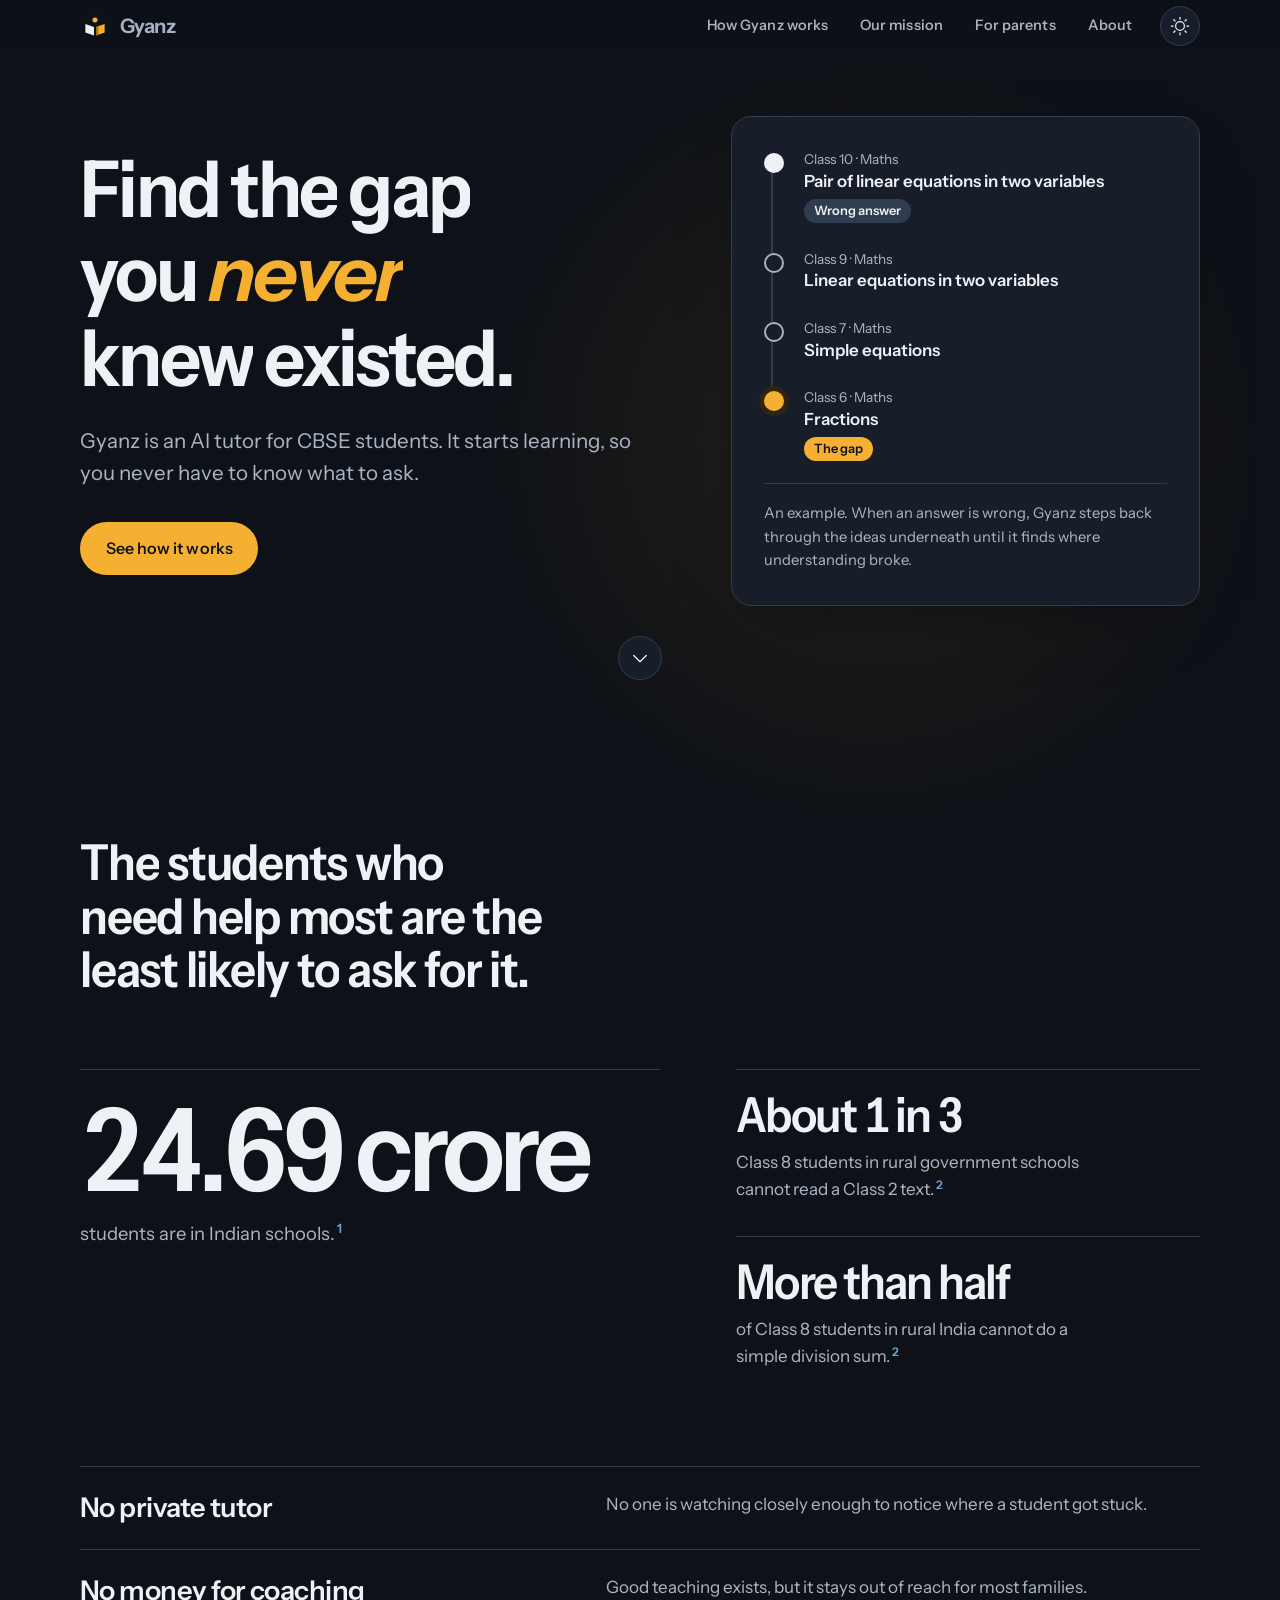
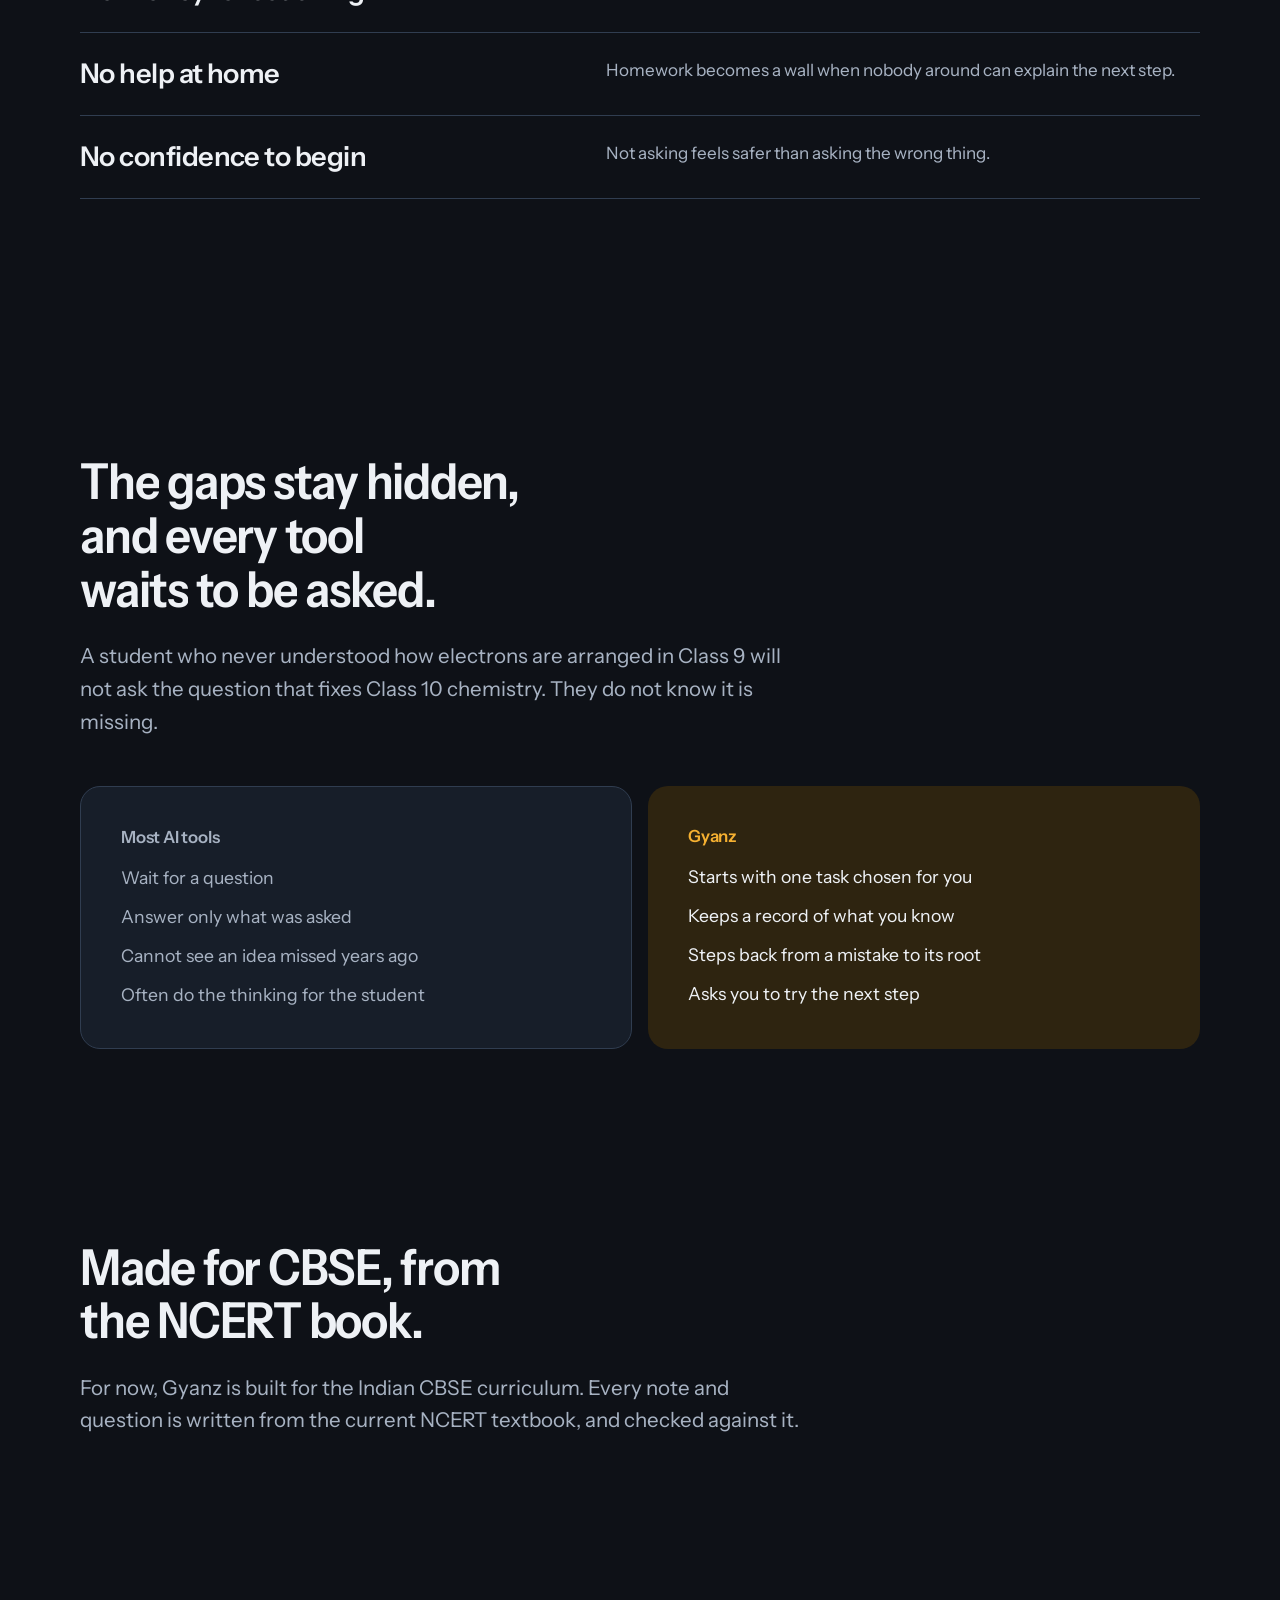
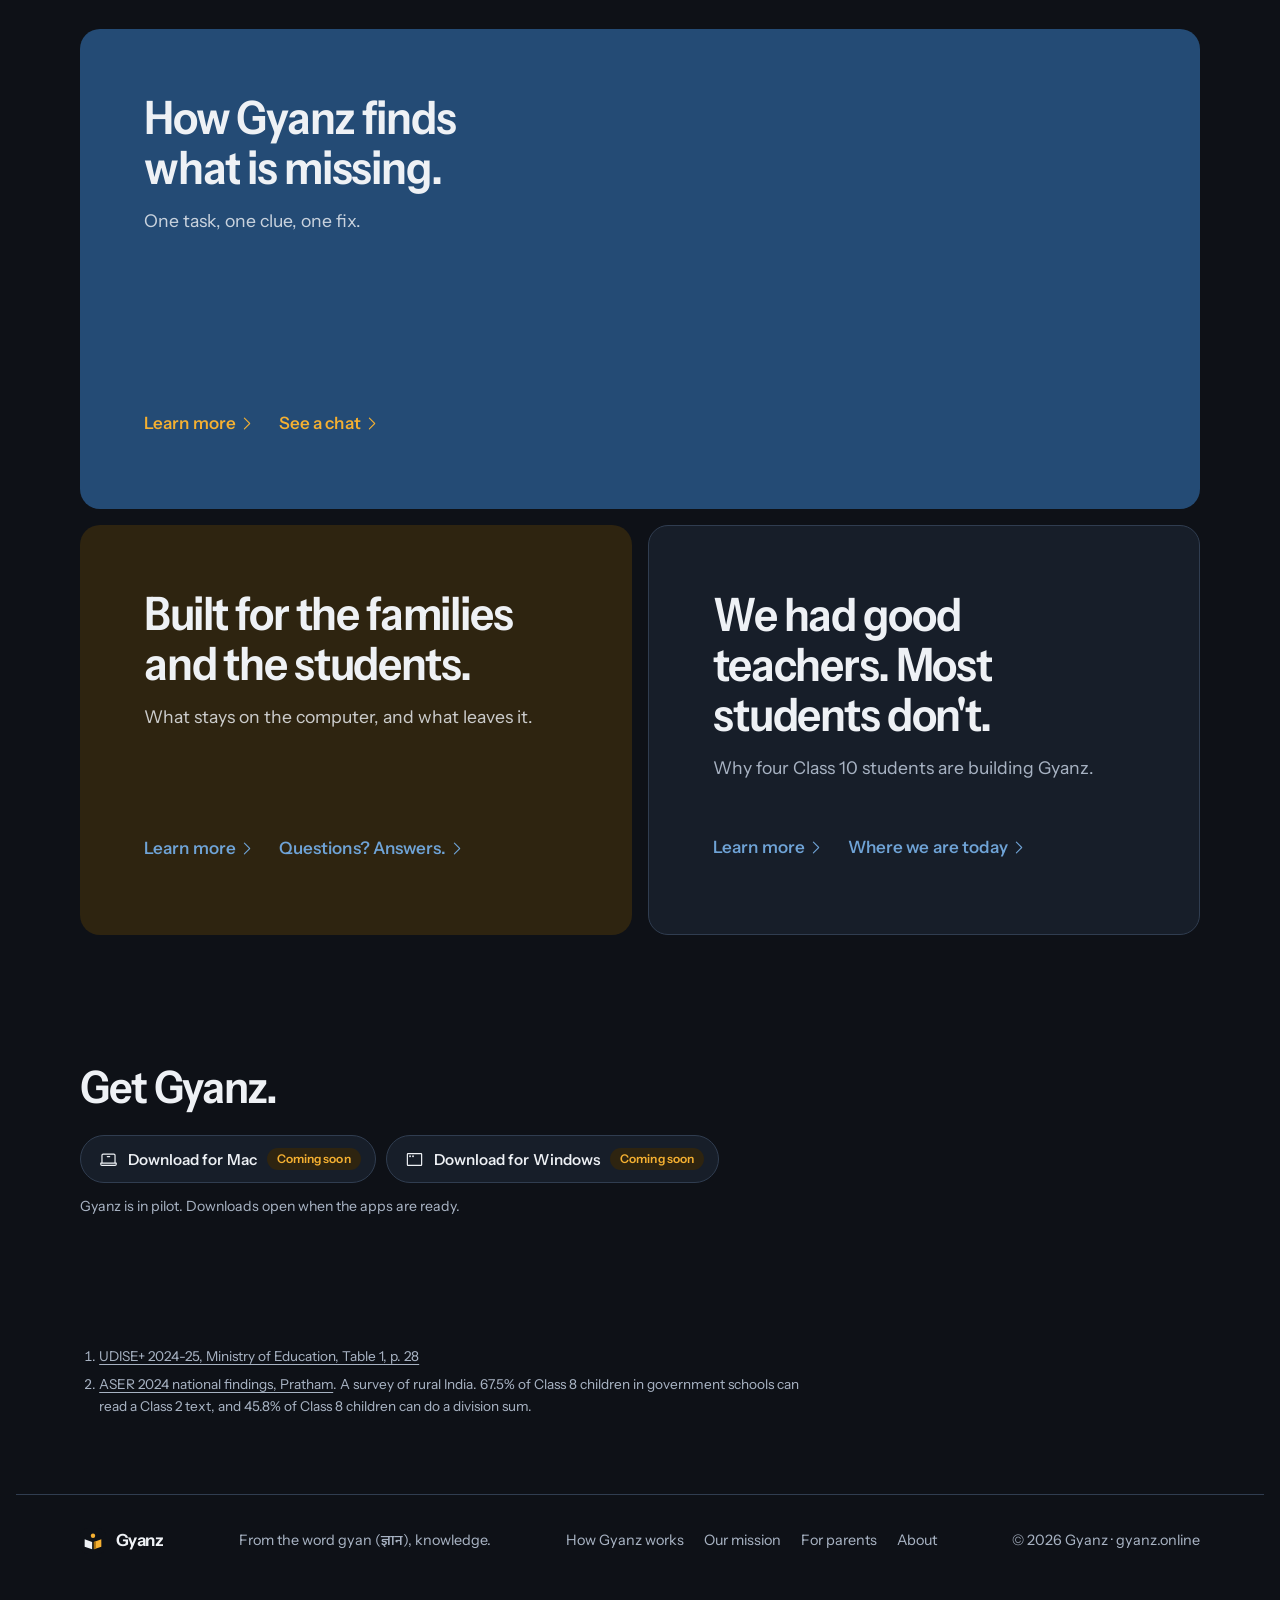
==== commit 3623580a: "Home, About and For parents: both download buttons are back to Coming soon (Mac demo link taken down" ====
--- a/index.html
+++ b/index.html
@@ -142,8 +142,8 @@
   <section class="closing">
     <div class="wrap">
       <h2>Get Gyanz.</h2>
-      <div class="dl" role="group" aria-label="Downloads"><a class="dl-link" href="https://github.com/shauryavatwani/gyanz-website/releases/download/mac-demo-v1.0.1/Gyanz-Demo_1.0.1_aarch64.dmg" download aria-describedby="dl-note-home"><svg class="icon" aria-hidden="true" focusable="false" viewBox="0 0 256 256" fill="currentColor"><path d="M232,168h-8V72a24,24,0,0,0-24-24H56A24,24,0,0,0,32,72v96H24a8,8,0,0,0-8,8v16a24,24,0,0,0,24,24H216a24,24,0,0,0,24-24V176A8,8,0,0,0,232,168ZM48,72a8,8,0,0,1,8-8H200a8,8,0,0,1,8,8v96H48ZM224,192a8,8,0,0,1-8,8H40a8,8,0,0,1-8-8v-8H224ZM152,88a8,8,0,0,1-8,8H112a8,8,0,0,1,0-16h32A8,8,0,0,1,152,88Z"/></svg><span>Download for Mac</span><em class="chip">Demo</em></a><button type="button" disabled aria-describedby="dl-note-home"><svg class="icon" aria-hidden="true" focusable="false" viewBox="0 0 256 256" fill="currentColor"><path d="M216,40H40A16,16,0,0,0,24,56V200a16,16,0,0,0,16,16H216a16,16,0,0,0,16-16V56A16,16,0,0,0,216,40Zm0,160H40V56H216V200ZM80,84A12,12,0,1,1,68,72,12,12,0,0,1,80,84Zm40,0a12,12,0,1,1-12-12A12,12,0,0,1,120,84Z"/></svg><span>Download for Windows</span><em class="chip">Coming soon</em></button></div>
-        <p class="dl-note" id="dl-note-home">Gyanz is in pilot. The Mac app is a demo with a sample student, so you can look around without an account or a key. For Macs with Apple silicon. Windows is coming soon. <a href="/parents/#mac-install">How to open it on your Mac</a>.</p>
+      <div class="dl" role="group" aria-label="Downloads"><button type="button" disabled aria-describedby="dl-note-home"><svg class="icon" aria-hidden="true" focusable="false" viewBox="0 0 256 256" fill="currentColor"><path d="M232,168h-8V72a24,24,0,0,0-24-24H56A24,24,0,0,0,32,72v96H24a8,8,0,0,0-8,8v16a24,24,0,0,0,24,24H216a24,24,0,0,0,24-24V176A8,8,0,0,0,232,168ZM48,72a8,8,0,0,1,8-8H200a8,8,0,0,1,8,8v96H48ZM224,192a8,8,0,0,1-8,8H40a8,8,0,0,1-8-8v-8H224ZM152,88a8,8,0,0,1-8,8H112a8,8,0,0,1,0-16h32A8,8,0,0,1,152,88Z"/></svg><span>Download for Mac</span><em class="chip">Coming soon</em></button><button type="button" disabled aria-describedby="dl-note-home"><svg class="icon" aria-hidden="true" focusable="false" viewBox="0 0 256 256" fill="currentColor"><path d="M216,40H40A16,16,0,0,0,24,56V200a16,16,0,0,0,16,16H216a16,16,0,0,0,16-16V56A16,16,0,0,0,216,40Zm0,160H40V56H216V200ZM80,84A12,12,0,1,1,68,72,12,12,0,0,1,80,84Zm40,0a12,12,0,1,1-12-12A12,12,0,0,1,120,84Z"/></svg><span>Download for Windows</span><em class="chip">Coming soon</em></button></div>
+        <p class="dl-note" id="dl-note-home">Gyanz is in pilot. Downloads open when the apps are ready.</p>
     </div>
   </section>
 
--- a/site.css
+++ b/site.css
@@ -169,9 +169,6 @@
 /* Download buttons: shown, not available yet. Outline pill with full-contrast text; no hover, no press. */
 .dl { display: flex; flex-wrap: wrap; gap: 10px; }
 .dl button { display: inline-flex; align-items: center; gap: 10px; min-height: 48px; padding: 0.6rem 0.9rem 0.6rem 1.1rem; border-radius: 999px; background: var(--surface); border: 1px solid var(--line); color: var(--fg); -webkit-text-fill-color: var(--fg); opacity: 1; font: 560 0.95rem/1 var(--font); letter-spacing: 0.005em; cursor: not-allowed; }
-.dl a.dl-link { display: inline-flex; align-items: center; gap: 10px; min-height: 48px; padding: 0.6rem 0.9rem 0.6rem 1.1rem; border-radius: 999px; background: var(--surface); border: 1px solid var(--line); color: var(--fg); font: 560 0.95rem/1 var(--font); letter-spacing: 0.005em; text-decoration: none; cursor: pointer; transition: transform 200ms var(--ease); }
-.dl a.dl-link:hover { border-color: var(--accent); }
-.dl a.dl-link:active { transform: scale(0.97); }
 .dl .chip { font-style: normal; padding: 5px 10px; border-radius: 999px; background: var(--accent-tint); color: var(--accent-text); -webkit-text-fill-color: var(--accent-text); font-size: 0.75rem; font-weight: 600; line-height: 1; }
 .dl-note { margin-top: 12px; font-size: 0.88rem; color: var(--muted); }
 
@@ -452,7 +449,7 @@
   .rail { margin-inline: calc(var(--gutter-l) * -1) calc(var(--gutter-r) * -1); padding-inline: var(--gutter-l) var(--gutter-r); scroll-padding-inline: var(--gutter-l); }
   .gcard { flex-basis: 80%; min-height: 13rem; }
   .dl { flex-direction: column; }
-  .dl button, .dl a.dl-link { width: 100%; justify-content: space-between; }
+  .dl button { width: 100%; justify-content: space-between; }
   .sofar .stats { grid-template-columns: minmax(0, 1fr) minmax(0, 1fr); }
   .tl { grid-template-columns: minmax(0, 1fr); gap: 0; margin-top: 2.25rem; padding-left: 1.4rem; }
   .tl li { border-top: 0; border-left: 2px solid var(--line); padding: 0 0 1.75rem 1.6rem; }
@@ -565,4 +562,3 @@
 .m-side .gnav { justify-content: flex-end; }
 .m-side .m-rail { margin-top: 0; }
 @media (max-width: 860px) { .m-gal { grid-template-columns: minmax(0, 1fr); } .m-feature .frame { aspect-ratio: 4 / 3; } }
-.qa .a code { font-size: 0.85em; overflow-wrap: anywhere; word-break: break-all; }
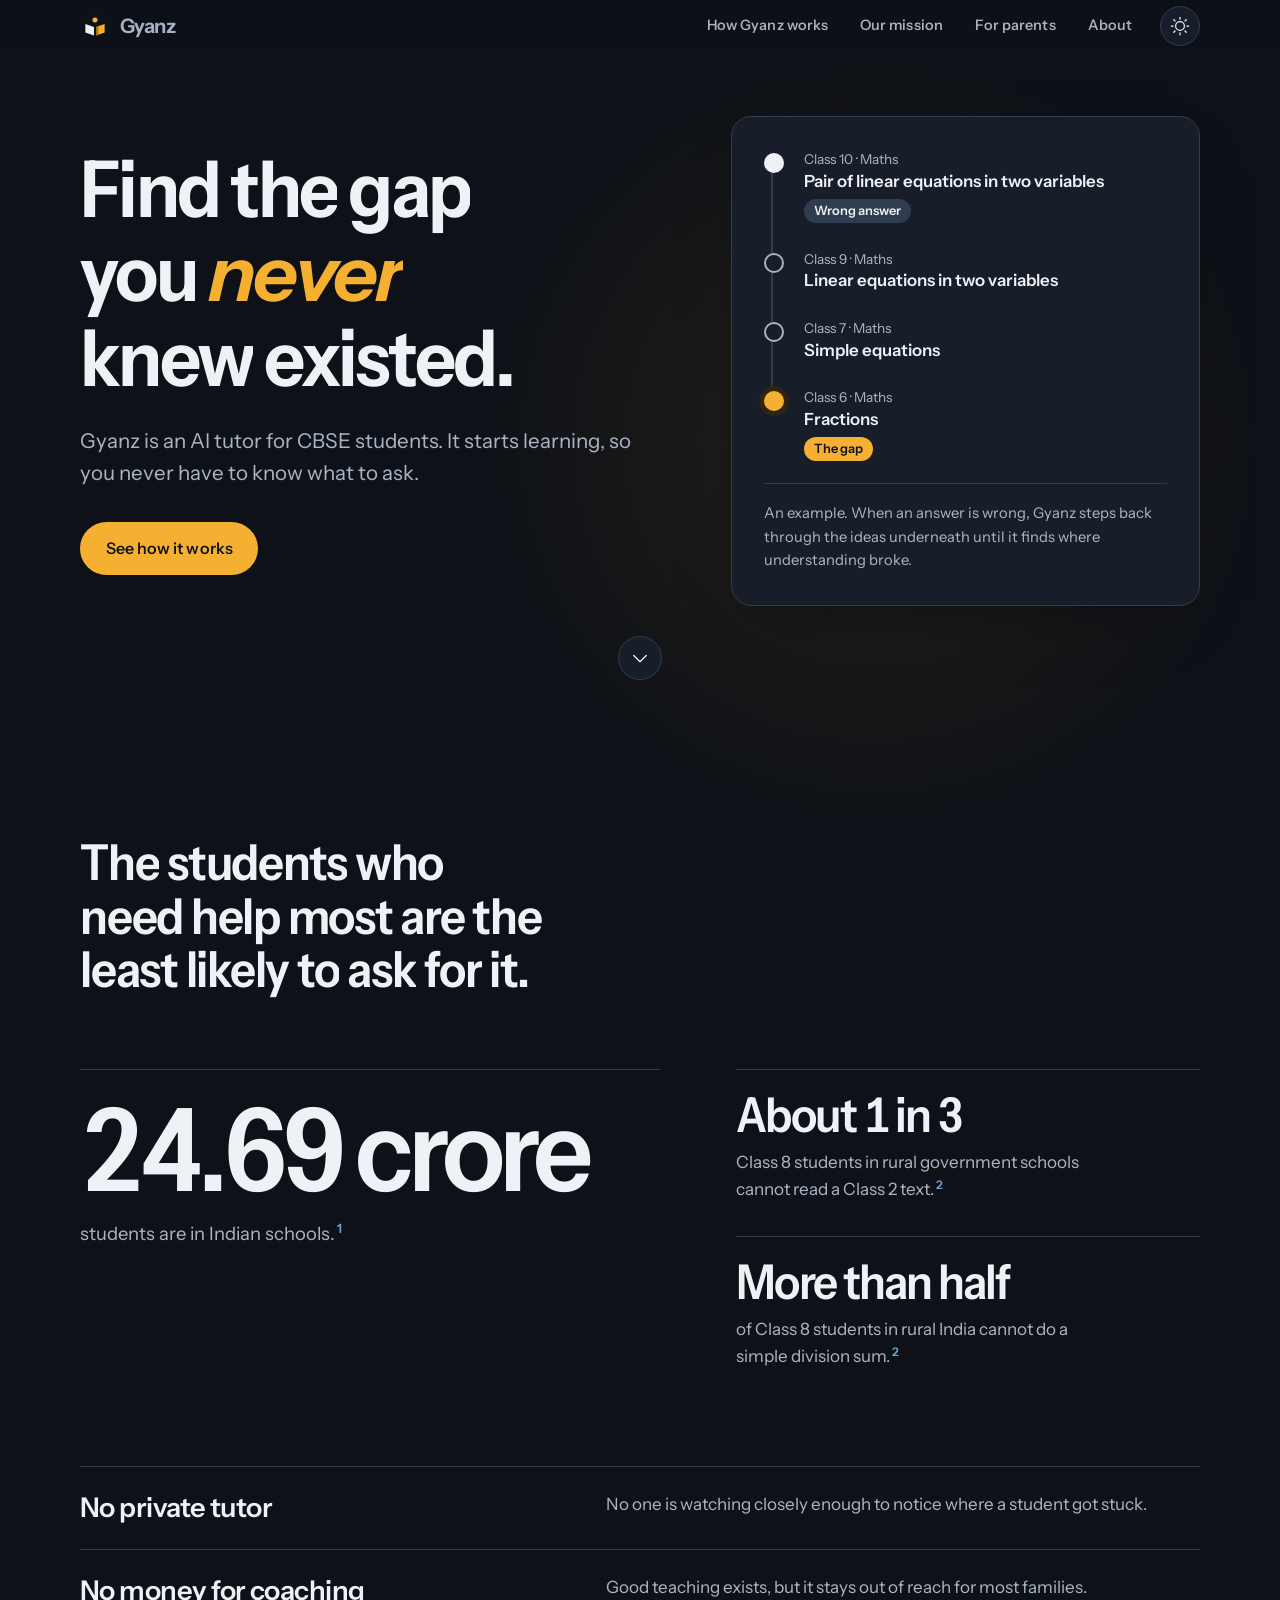
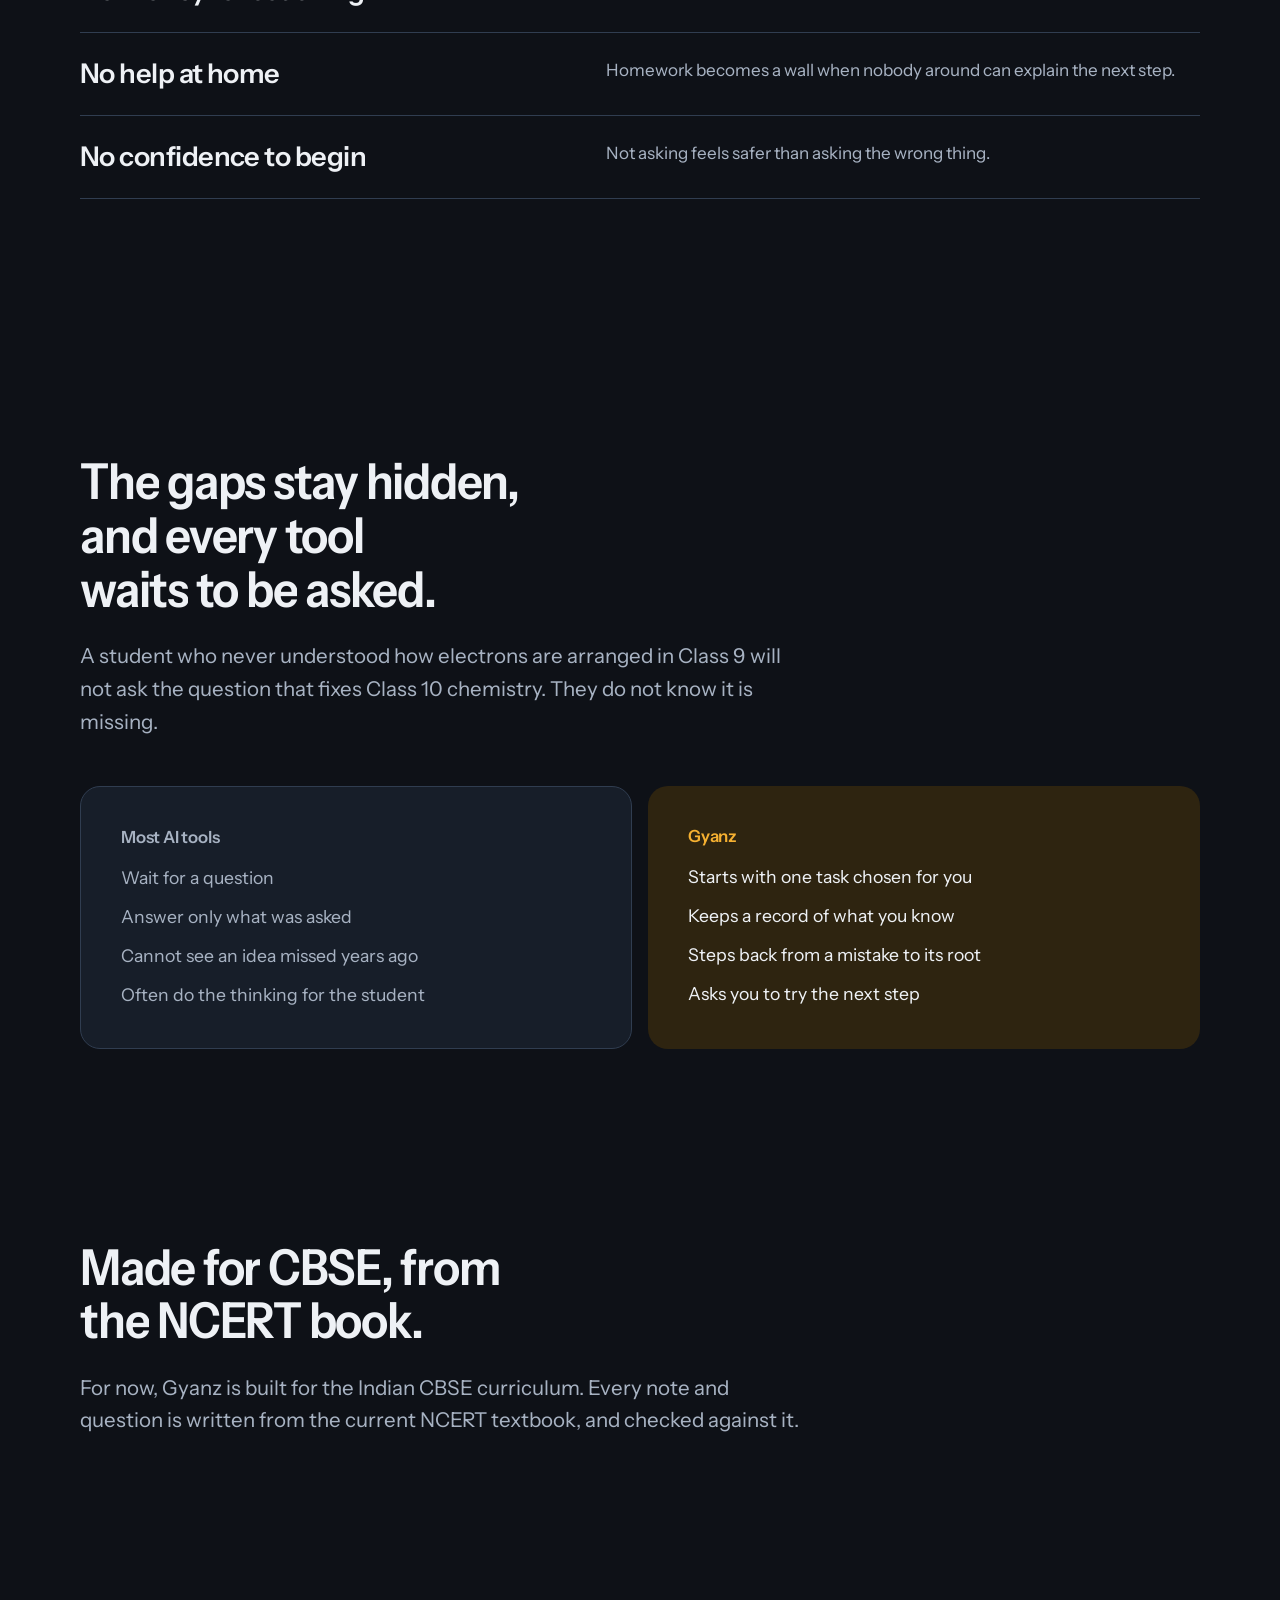
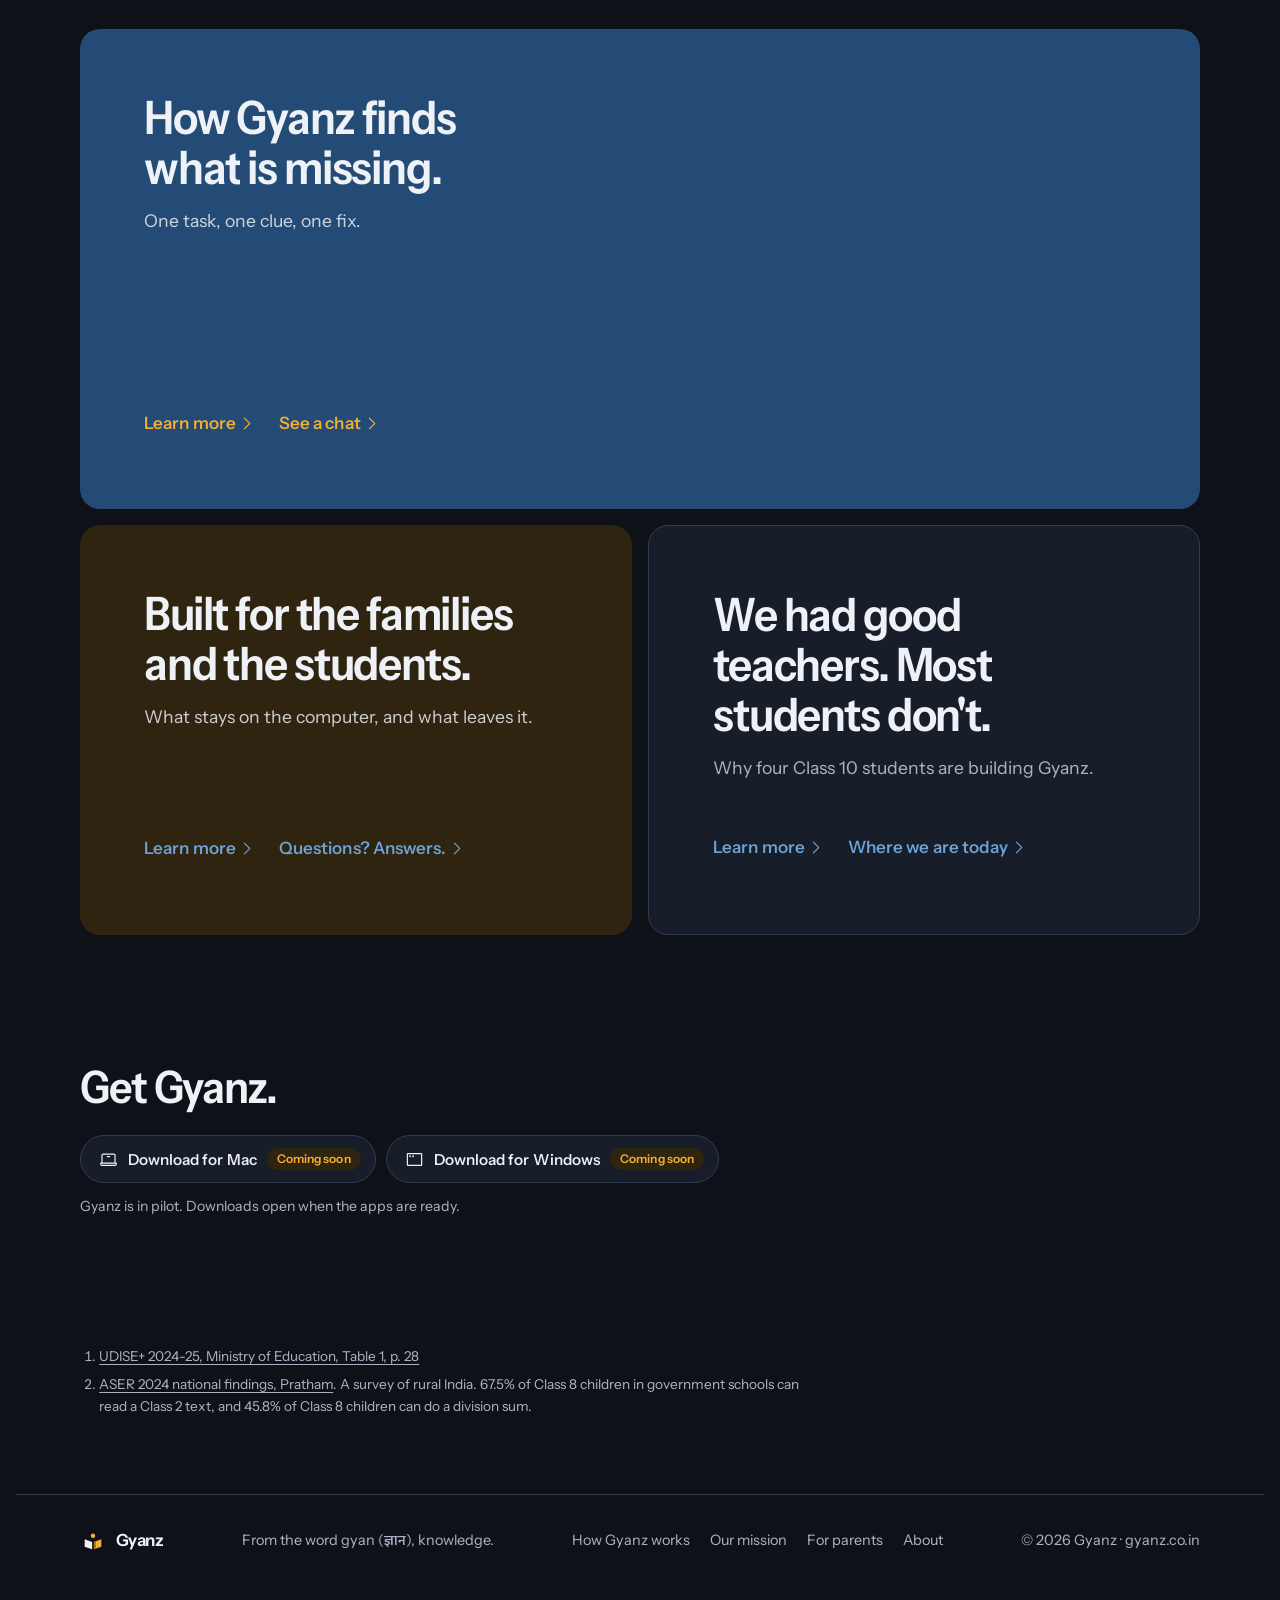
==== commit 081f7995: "Site address is gyanz.co.in again: CNAME, canonical and share links, the http-to-https script in the" ====
--- a/index.html
+++ b/index.html
@@ -3,18 +3,18 @@
 <meta charset="utf-8">
 <meta name="viewport" content="width=device-width, initial-scale=1">
 <link rel="icon" href="favicon.svg" type="image/svg+xml">
-<script>try{var h=location.hostname;if(location.protocol==='http:'&&(h==='gyanz.online'||h.endsWith('.gyanz.online')))location.replace('https://'+location.host+location.pathname+location.search+location.hash)}catch(e){}</script>
+<script>try{var h=location.hostname;if(location.protocol==='http:'&&(h==='gyanz.co.in'||h.endsWith('.gyanz.co.in')))location.replace('https://'+location.host+location.pathname+location.search+location.hash)}catch(e){}</script>
 <title>Gyanz</title>
 <script>try{if(!location.hash)history.scrollRestoration='manual'}catch(e){}try{var n=performance.getEntriesByType('navigation')[0];if(!location.hash&&!(n&&n.type==='back_forward'))scrollTo(0,0)}catch(e){if(!location.hash)scrollTo(0,0)}document.documentElement.classList.add('js');(function(){var t='dark';try{t=localStorage.getItem('gyanz-theme')==='light'?'light':'dark'}catch(e){}document.documentElement.setAttribute('data-theme',t)})();</script>
 <meta name="description" content="Gyanz is an AI tutor for CBSE students. It finds the gap you did not know you had and helps you fix it.">
 <meta name="theme-color" content="#0E1117">
-<link rel="canonical" href="https://gyanz.online/">
+<link rel="canonical" href="https://gyanz.co.in/">
 <meta property="og:type" content="website">
 <meta property="og:site_name" content="Gyanz">
 <meta property="og:title" content="Gyanz: find the gap you never knew existed">
 <meta property="og:description" content="Gyanz is an AI tutor for CBSE students. It finds the gap you did not know you had and helps you fix it.">
-<meta property="og:url" content="https://gyanz.online/">
-<meta property="og:image" content="https://gyanz.online/og-image.png">
+<meta property="og:url" content="https://gyanz.co.in/">
+<meta property="og:image" content="https://gyanz.co.in/og-image.png">
 <meta property="og:image:width" content="1200">
 <meta property="og:image:height" content="630">
 <meta name="twitter:card" content="summary_large_image">
@@ -163,7 +163,7 @@
     <a class="brand" href="./"><img class="mark" src="favicon.svg" alt="" width="30" height="30">Gyanz</a>
     <span>From the word gyan (<span lang="hi" class="hi">ज्ञान</span>), knowledge.</span>
     <nav class="links" aria-label="Footer"><a href="how-it-works/">How Gyanz works</a><a href="mission/">Our mission</a><a href="parents/">For parents</a><a href="about/">About</a></nav>
-    <span>© 2026 Gyanz · gyanz.online</span>
+    <span>© 2026 Gyanz · gyanz.co.in</span>
   </div>
 </footer>
 
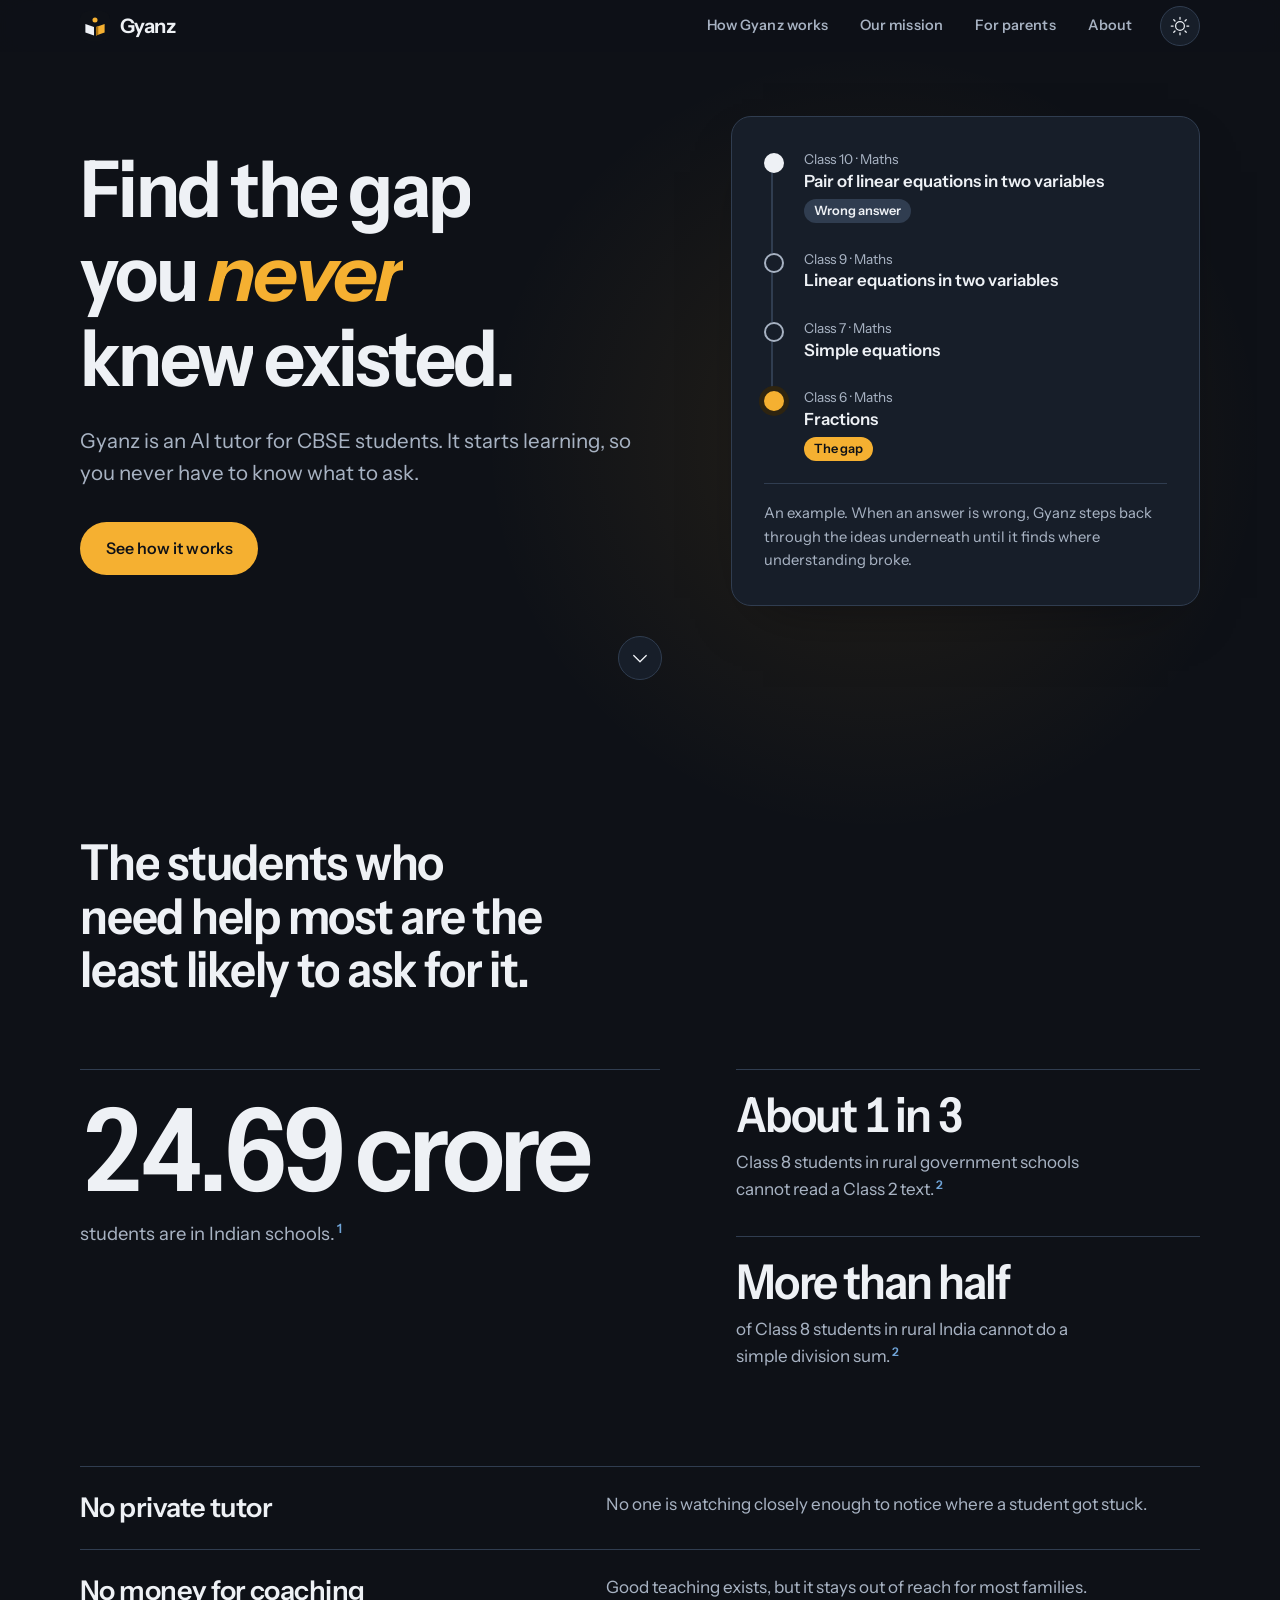
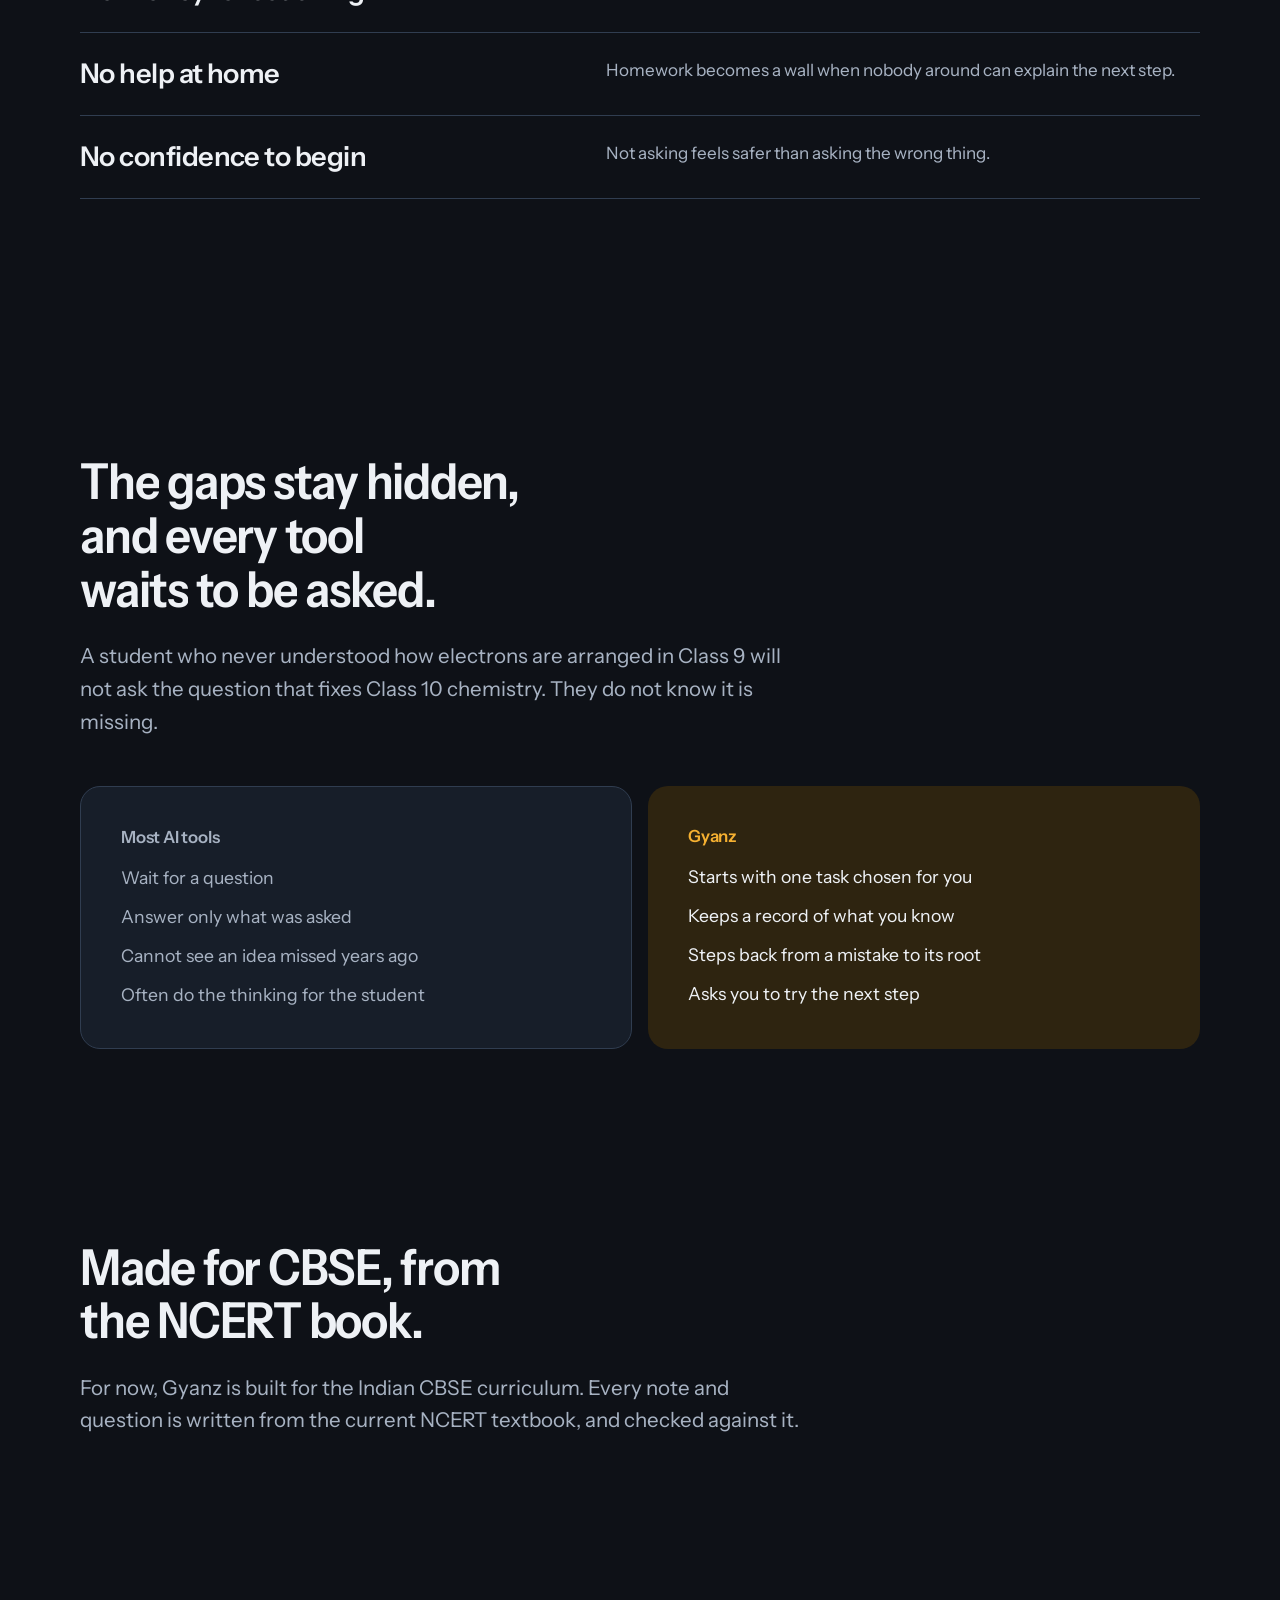
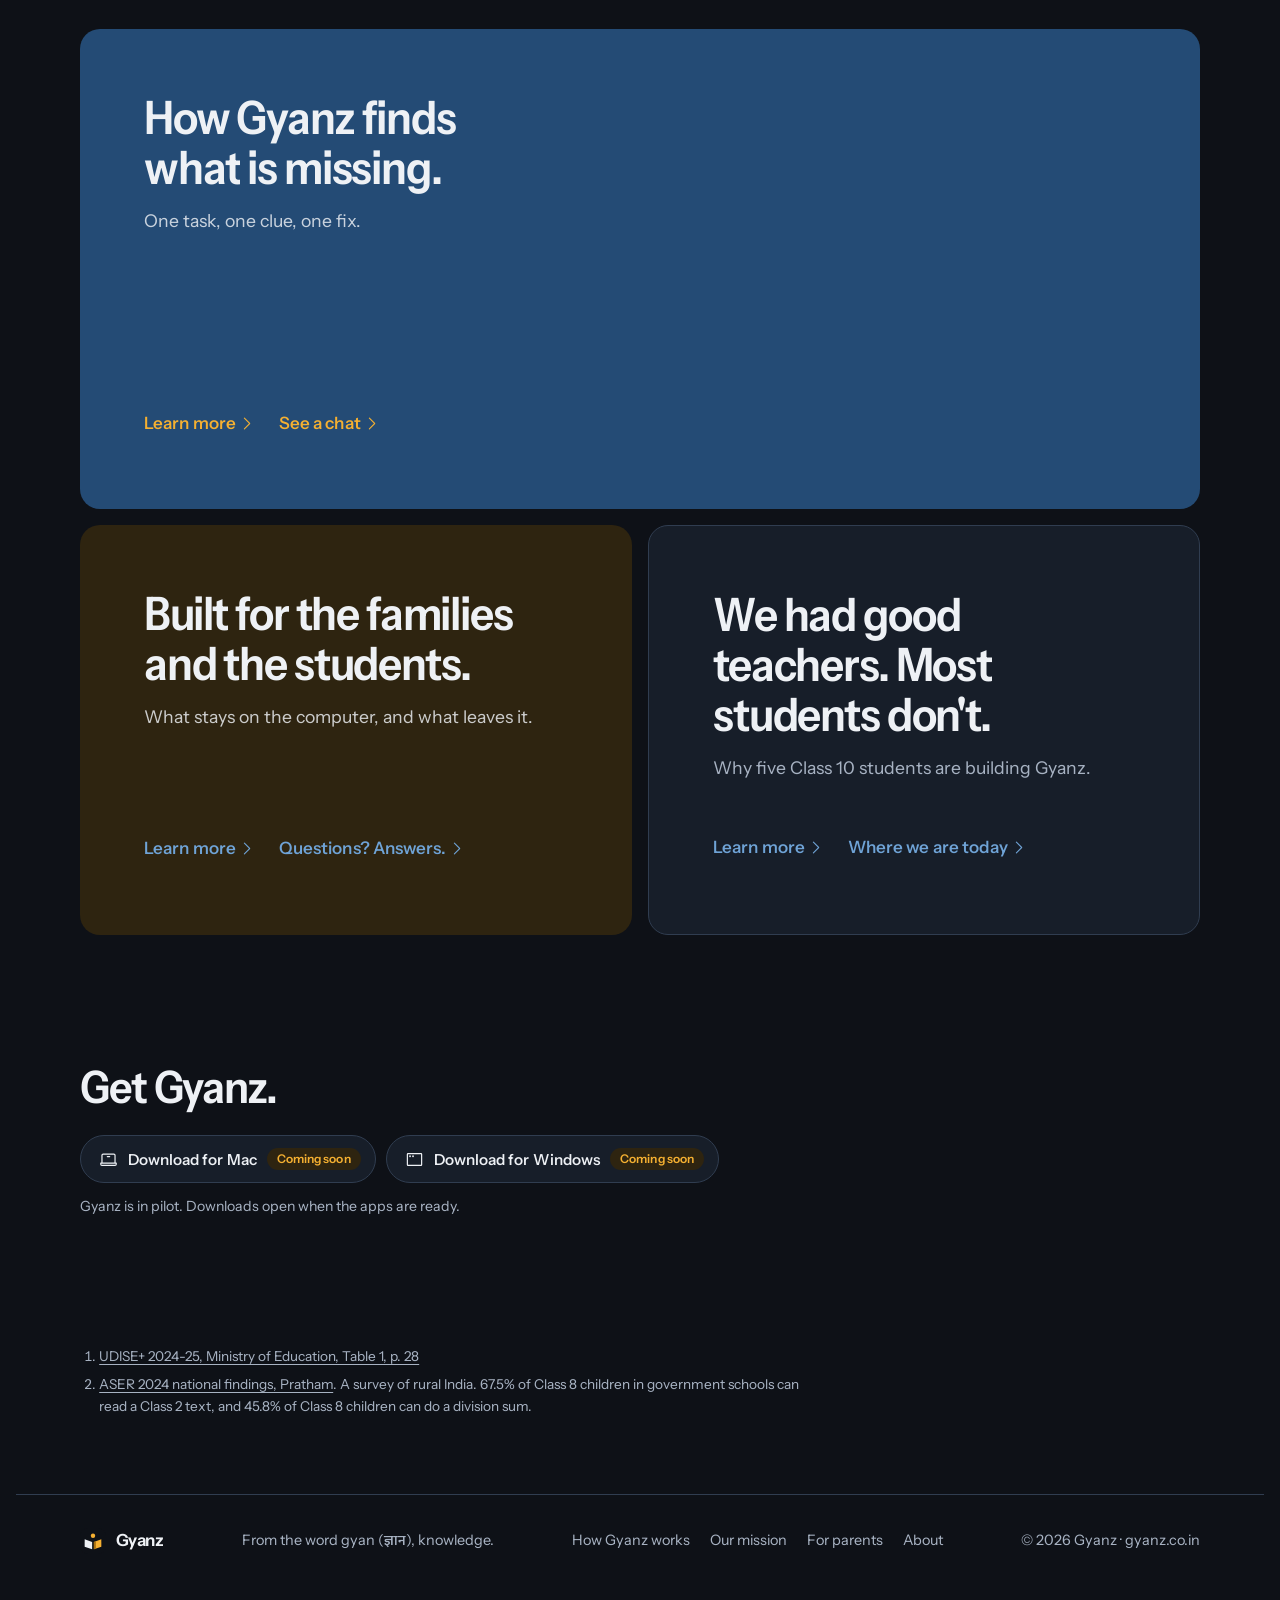
==== commit da7efae6: "Parents and Mission: the family invests in Gyanz, no account or key wording, data disclosure kept; f" ====
--- a/index.html
+++ b/index.html
@@ -132,7 +132,7 @@
         </div>
         <div class="tile plain reveal">
           <h2>We had good teachers. Most students don't.</h2>
-          <p>Why four Class 10 students are building Gyanz.</p>
+          <p>Why five Class 10 students are building Gyanz.</p>
           <div class="tlinks"><a class="tlink" href="about/">Learn more<svg class="icon" aria-hidden="true" focusable="false" viewBox="0 0 256 256" fill="currentColor"><path d="M181.66,133.66l-80,80a8,8,0,0,1-11.32-11.32L164.69,128,90.34,53.66a8,8,0,0,1,11.32-11.32l80,80A8,8,0,0,1,181.66,133.66Z"/></svg></a><a class="tlink" href="about/#today">Where we are today<svg class="icon" aria-hidden="true" focusable="false" viewBox="0 0 256 256" fill="currentColor"><path d="M181.66,133.66l-80,80a8,8,0,0,1-11.32-11.32L164.69,128,90.34,53.66a8,8,0,0,1,11.32-11.32l80,80A8,8,0,0,1,181.66,133.66Z"/></svg></a></div>
         </div>
       </div>
--- a/site.css
+++ b/site.css
@@ -131,6 +131,7 @@
 .nav a { text-decoration: none; color: var(--muted); transition: color 120ms ease-out; }
 .nav ul a { display: inline-block; padding-block: 12px; white-space: nowrap; }
 .nav a:hover { color: var(--fg); }
+.nav .brand { color: var(--fg); }   /* the wordmark is the ink colour in the saved design; only the page links are muted */
 .nav-end { display: flex; align-items: center; gap: clamp(14px, 3vw, 28px); }
 .theme { display: none; width: 40px; height: 40px; place-items: center; border-radius: 50%; border: 1px solid var(--line); background: var(--surface); color: var(--fg); cursor: pointer; transition: transform 100ms ease-out; }
 .js .theme { display: grid; }
@@ -334,8 +335,9 @@
 .talk:not(.on) { opacity: 0; visibility: hidden; }
 .msg { max-width: 88%; padding: 12px 16px; border-radius: 18px; font-size: 1rem; line-height: 1.5; }
 .msg small { display: block; margin-bottom: 2px; font-size: 0.75rem; font-weight: 600; letter-spacing: 0.01em; opacity: 0.75; }
-.msg.g { background: var(--bg); border: 1px solid var(--line); justify-self: start; border-bottom-left-radius: 6px; }
-.msg.s { background: var(--accent-tint); justify-self: end; border-bottom-right-radius: 6px; }
+/* Gyanz is the gold one (Shaurya, 5 Nov) */
+.msg.g { background: var(--accent-tint); border: 1px solid transparent; justify-self: start; border-bottom-left-radius: 6px; }
+.msg.s { background: var(--bg); border: 1px solid var(--line); justify-self: end; border-bottom-right-radius: 6px; }
 
 /* Get to know Gyanz: a horizontal scroll-snap gallery */
 .gallery-head { display: flex; flex-wrap: wrap; align-items: end; justify-content: space-between; gap: 1.25rem; }
